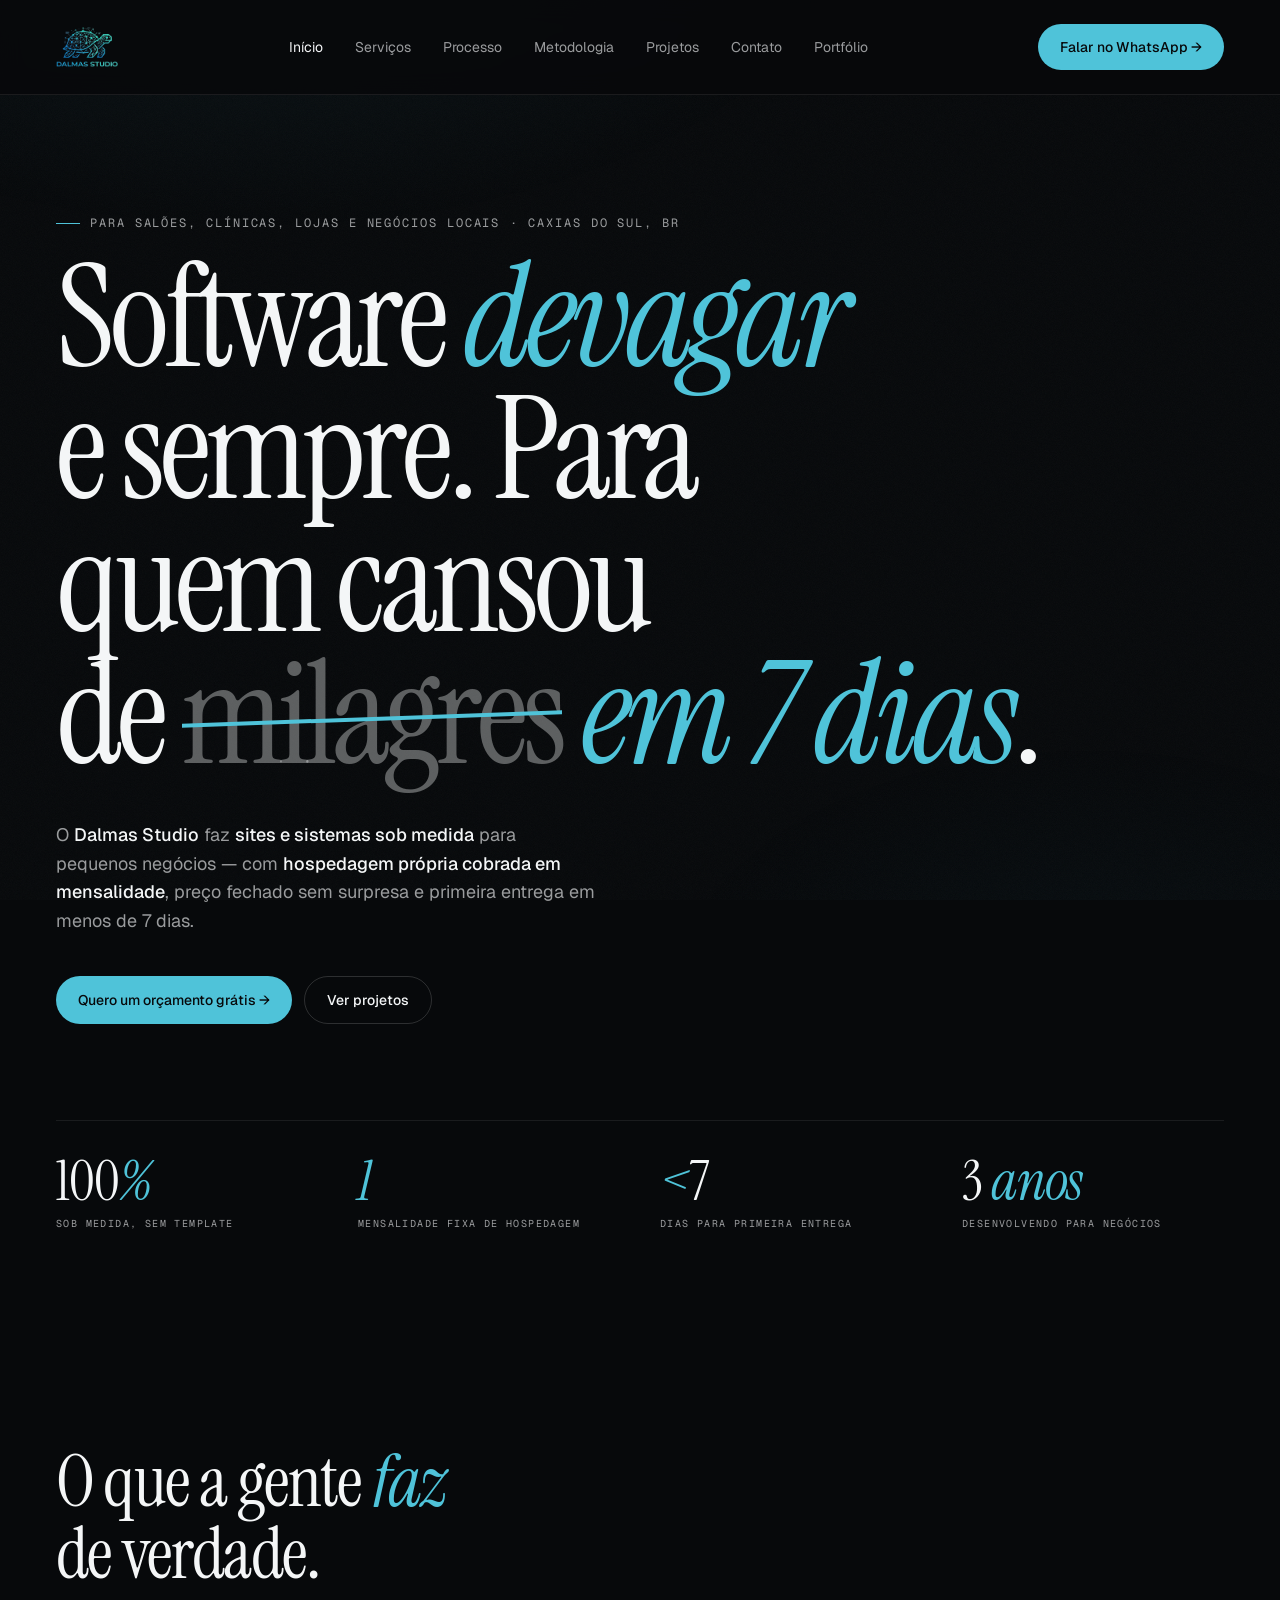
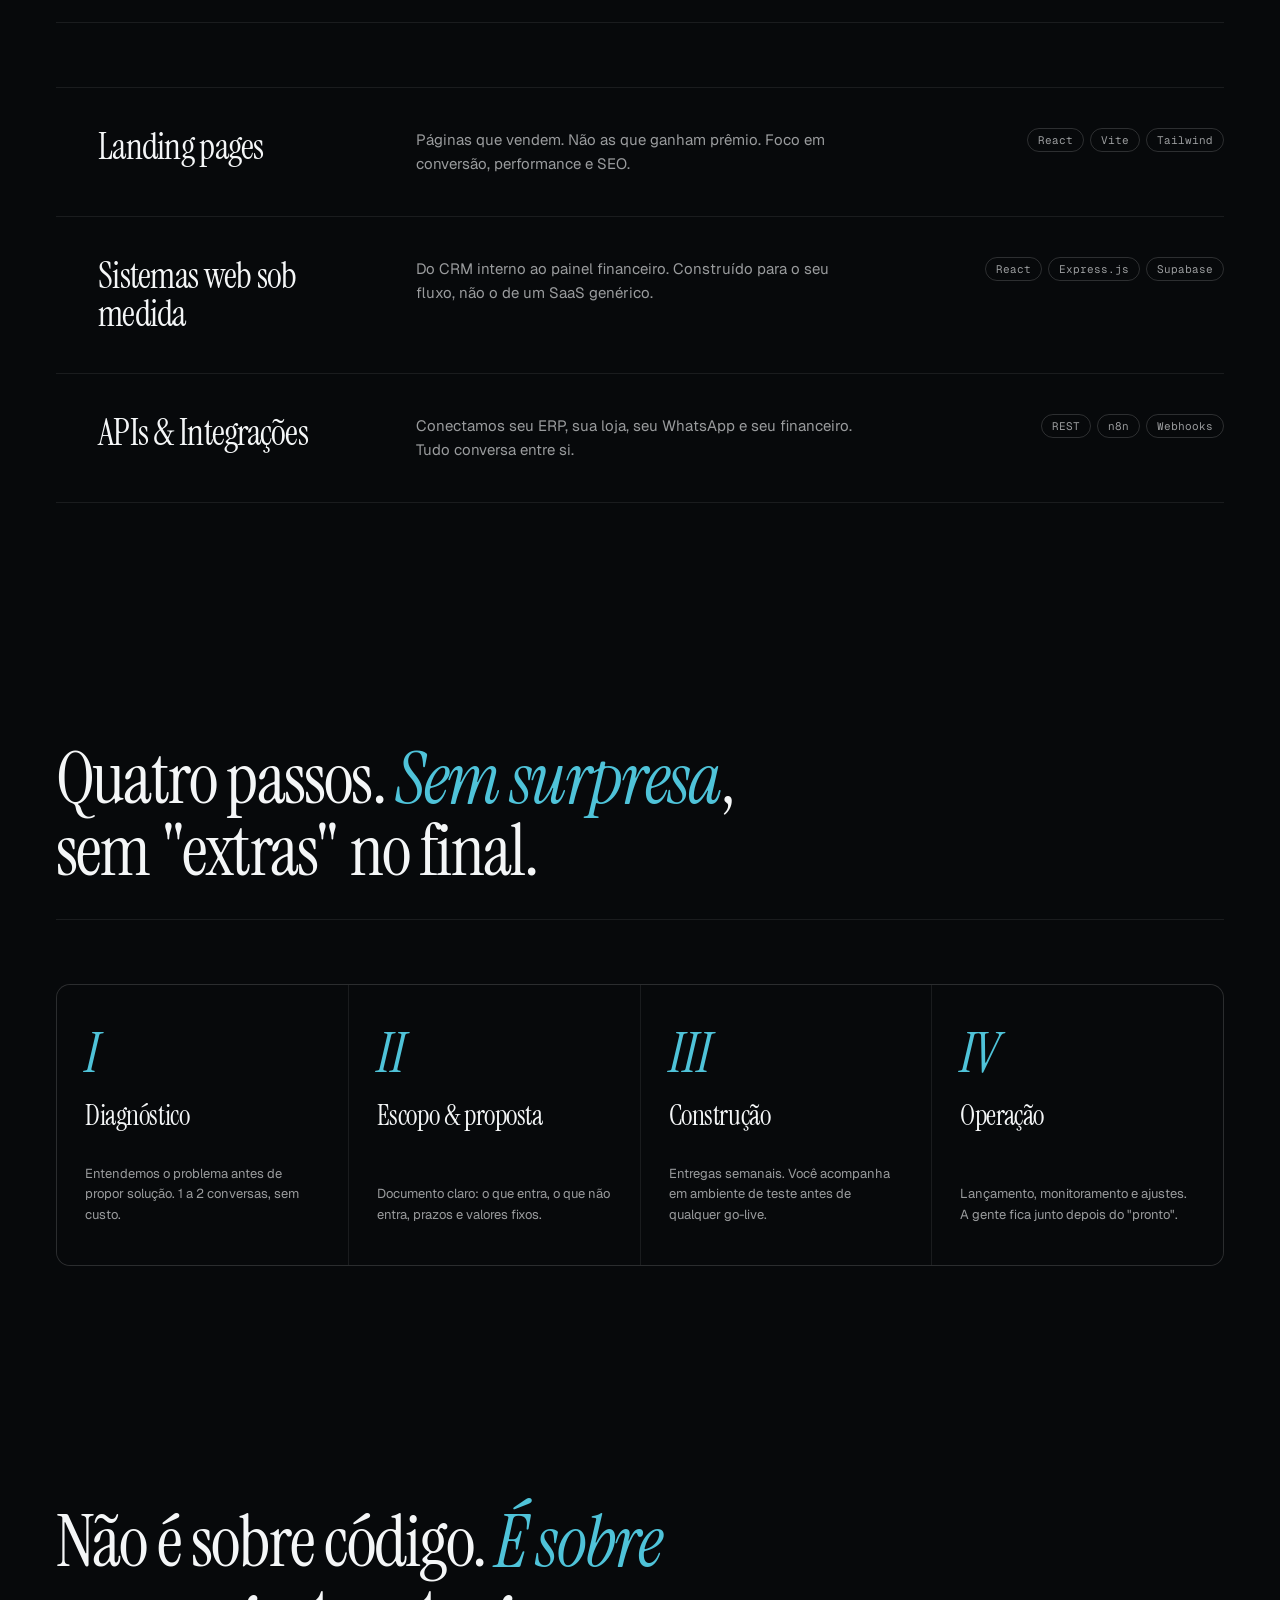
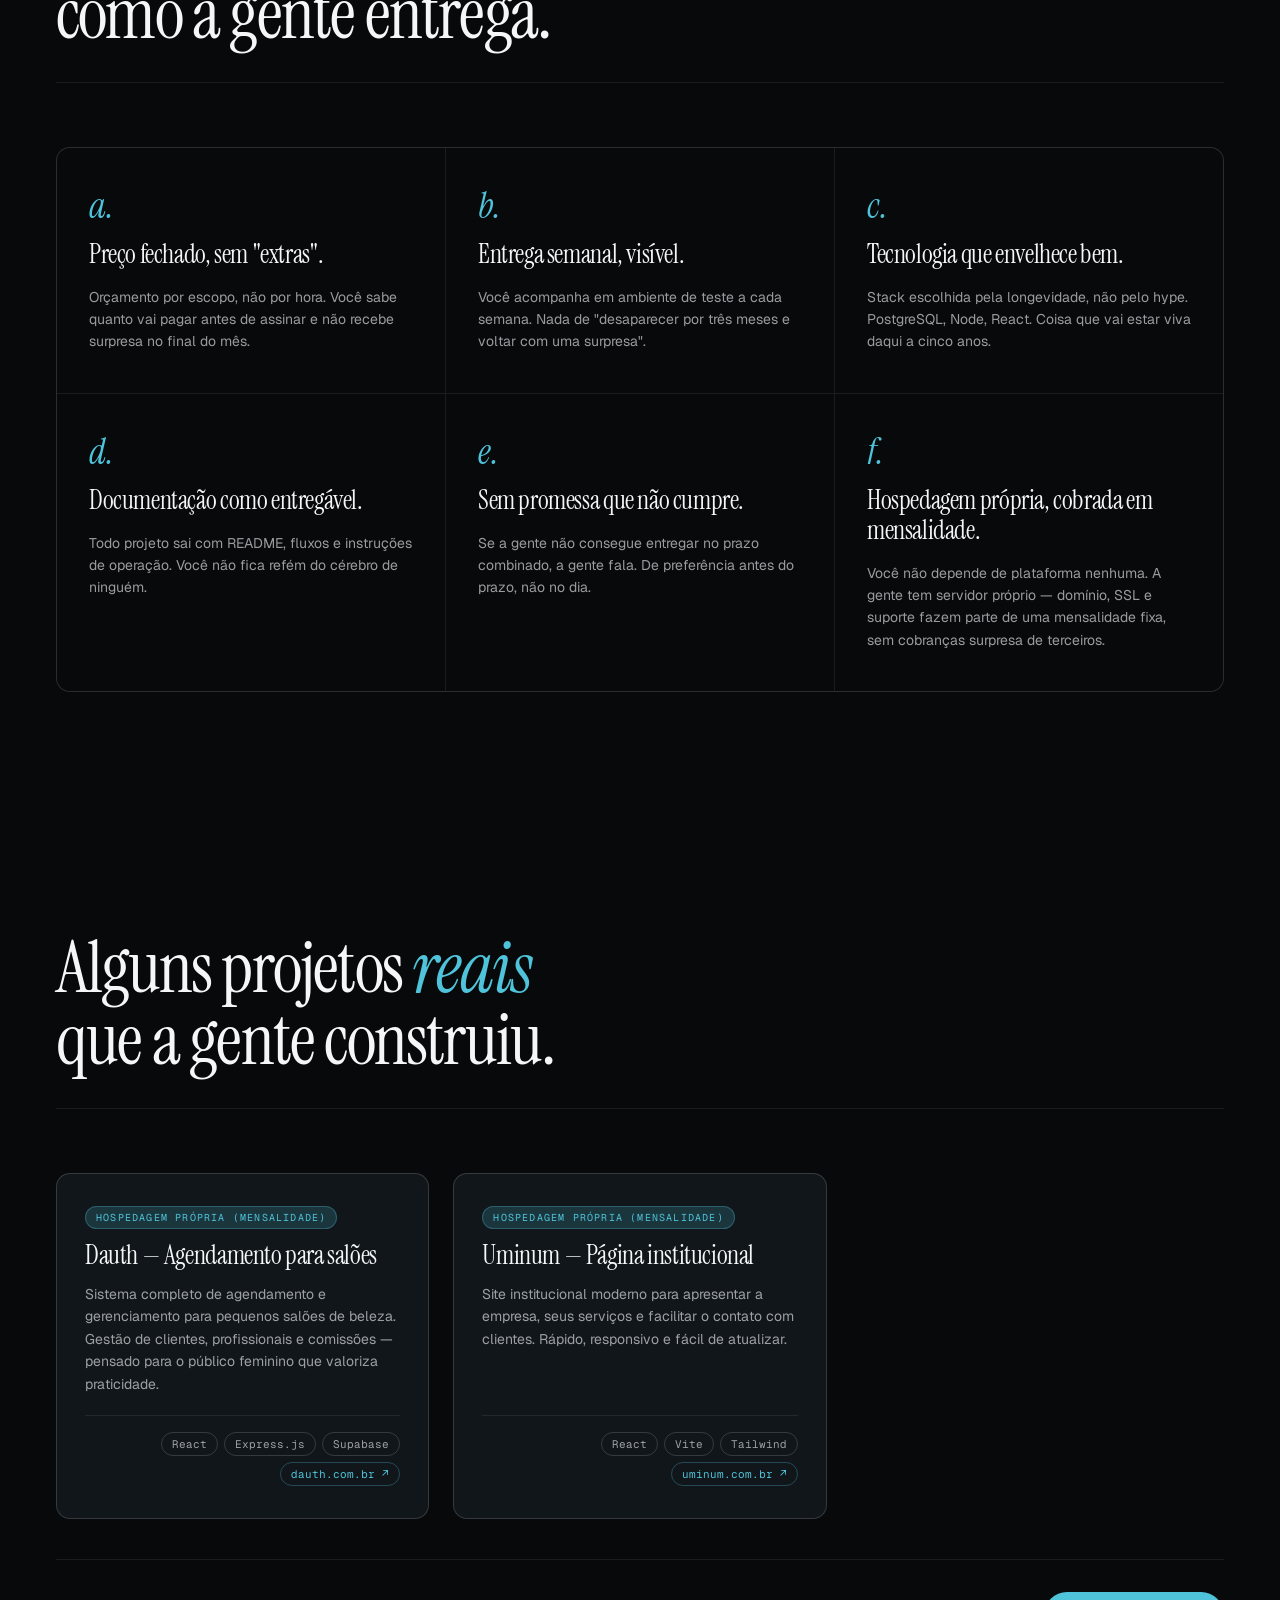
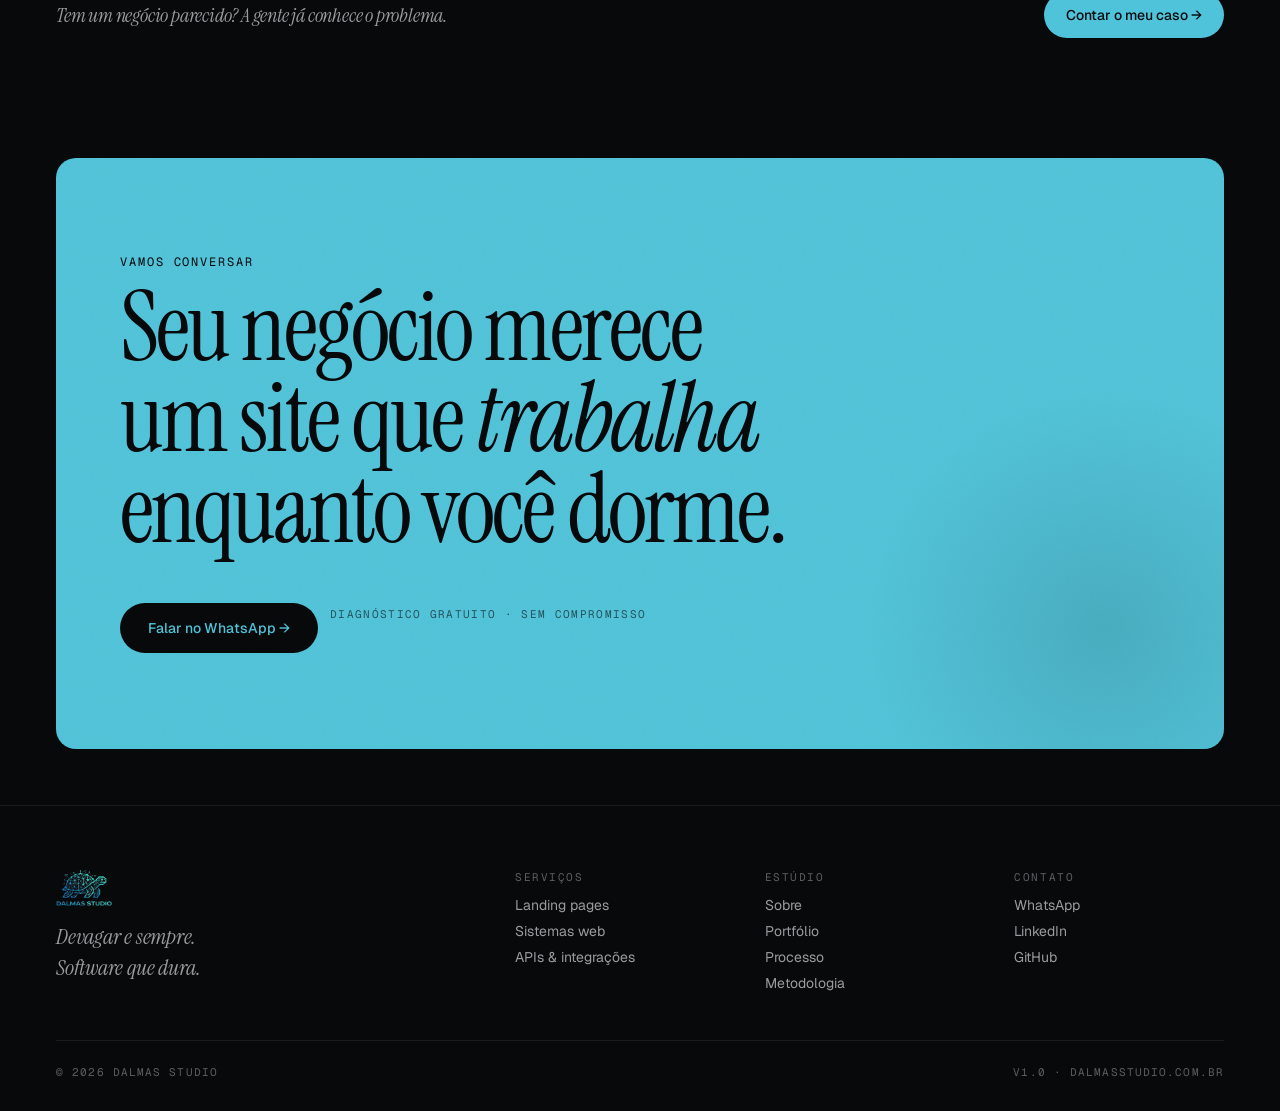
==== index.html @ 9a1b06da "Fix: ajuste em textos de hospedagem" ====
<!DOCTYPE html>
<html lang="pt-BR">

<head>
  <meta charset="UTF-8">
  <meta name="viewport" content="width=device-width, initial-scale=1.0">
  <title>Dalmas Studio — Sites e Sistemas para Pequenos Negócios | Caxias do Sul</title>
  <meta name="description"
    content="Dalmas Studio cria landing pages e sistemas sob medida para salões, clínicas e lojas em Caxias do Sul. Preço fixo, hospedagem própria via mensalidade, primeira entrega em até 7 dias. Fale pelo WhatsApp.">
  <meta name="keywords"
    content="landing page para pequenos negócios, site para salão de beleza, sistema de agendamento, desenvolvimento web Caxias do Sul, site sob medida, sistema web para clínica">
  <meta name="author" content="Dalmas Studio">
  <meta name="robots" content="index, follow">
  <link rel="canonical" href="https://dalmasstudio.com.br/">

  <!-- Open Graph -->
  <meta property="og:type" content="website">
  <meta property="og:url" content="https://dalmasstudio.com.br/">
  <meta property="og:title" content="Dalmas Studio — Sites e Sistemas para Pequenos Negócios">
  <meta property="og:description"
    content="Landing pages e sistemas sob medida para salões, clínicas e lojas. Preço fixo, hospedagem própria via mensalidade, entrega em até 7 dias.">
  <meta property="og:image" content="https://dalmasstudio.com.br/public/logo-dalmas-full.png">
  <meta property="og:image:width" content="1200">
  <meta property="og:image:height" content="630">
  <meta property="og:locale" content="pt_BR">
  <meta property="og:site_name" content="Dalmas Studio">

  <!-- Twitter Card -->
  <meta name="twitter:card" content="summary_large_image">
  <meta name="twitter:title" content="Dalmas Studio — Sites e Sistemas para Pequenos Negócios">
  <meta name="twitter:description"
    content="Landing pages e sistemas sob medida para salões, clínicas e lojas. Preço fixo, hospedagem própria via mensalidade, entrega em até 7 dias.">
  <meta name="twitter:image" content="https://dalmasstudio.com.br/public/logo-dalmas-full.png">

  <!-- Favicon -->
  <link rel="icon" href="/public/favicon.ico" sizes="any">
  <link rel="icon" type="image/png" sizes="16x16" href="/public/favicon-16.png">
  <link rel="icon" type="image/png" sizes="32x32" href="/public/favicon-32.png">
  <link rel="icon" type="image/png" sizes="48x48" href="/public/favicon-48.png">
  <link rel="icon" type="image/png" sizes="192x192" href="/public/favicon-192.png">
  <link rel="apple-touch-icon" sizes="180x180" href="/public/favicon-180.png">

  <!-- JSON-LD: LocalBusiness -->
  <script type="application/ld+json">
  {
    "@context": "https://schema.org",
    "@type": "ProfessionalService",
    "name": "Dalmas Studio",
    "url": "https://dalmasstudio.com.br",
    "logo": "https://dalmasstudio.com.br/public/logo-dalmas-full.png",
    "image": "https://dalmasstudio.com.br/public/logo-dalmas-full.png",
    "description": "Estúdio de desenvolvimento web especializado em landing pages e sistemas sob medida para pequenos negócios. Hospedagem inclusa, preço fixo.",
    "telephone": "+55-54-98409-6156",
    "address": {
      "@type": "PostalAddress",
      "addressLocality": "Caxias do Sul",
      "addressRegion": "RS",
      "addressCountry": "BR"
    },
    "geo": {
      "@type": "GeoCoordinates",
      "latitude": -29.1678,
      "longitude": -51.1794
    },
    "areaServed": {
      "@type": "Country",
      "name": "Brasil"
    },
    "serviceType": ["Landing Page", "Sistema Web", "API e Integrações"],
    "priceRange": "$$",
    "contactPoint": {
      "@type": "ContactPoint",
      "telephone": "+55-54-98409-6156",
      "contactType": "sales",
      "contactOption": "TollFree",
      "availableLanguage": "Portuguese"
    },
    "sameAs": [
      "https://www.linkedin.com/in/augustordalmas/",
      "https://github.com/Augustodalmas"
    ]
  }
  </script>

  <link rel="preconnect" href="https://fonts.googleapis.com">
  <link rel="preconnect" href="https://fonts.gstatic.com" crossorigin>
  <link
    href="https://fonts.googleapis.com/css2?family=Instrument+Serif:ital@0;1&family=Geist:wght@300;400;500;600;700&family=Geist+Mono:wght@400;500&display=swap"
    rel="stylesheet">

  <style>
    /* ─── Tokens ─── */
    :root {
      --shell: #4FC3D9;
      --shell-deep: #1E6B85;
      --shell-glow: rgba(79, 195, 217, 0.18);
      --ink: #f4f6f7;
      --ink-dim: rgba(244, 246, 247, 0.62);
      --ink-faint: rgba(244, 246, 247, 0.36);
      --bg: #07090b;
      --surface: #11161b;
      --line: rgba(244, 246, 247, 0.08);
      --line-strong: rgba(244, 246, 247, 0.16);
      --font-display: 'Instrument Serif', 'Times New Roman', serif;
      --font-sans: 'Geist', system-ui, sans-serif;
      --font-mono: 'Geist Mono', ui-monospace, monospace;
      --r-2: 8px;
      --r-3: 14px;
      --r-4: 20px;
      --r-pill: 999px;
    }

    /* ─── Reset ─── */
    *,
    *::before,
    *::after {
      box-sizing: border-box;
    }

    html,
    body {
      margin: 0;
      padding: 0;
    }

    body {
      font-family: var(--font-sans);
      background: var(--bg);
      color: var(--ink);
      -webkit-font-smoothing: antialiased;
      text-rendering: optimizeLegibility;
    }

    a {
      color: inherit;
      text-decoration: none;
      cursor: pointer;
    }

    img {
      display: block;
      max-width: 100%;
    }

    button {
      font: inherit;
      cursor: pointer;
      border: none;
      background: none;
      color: inherit;
    }

    /* ─── Buttons ─── */
    .btn {
      display: inline-flex;
      align-items: center;
      gap: 10px;
      padding: 14px 22px;
      border-radius: var(--r-pill);
      font-size: 14px;
      font-weight: 500;
      transition: all 160ms ease;
      white-space: nowrap;
      cursor: pointer;
    }

    .btn-primary {
      background: var(--shell);
      color: #07090b;
    }

    .btn-primary:hover {
      background: #6FE5FF;
      transform: translateY(-1px);
    }

    .btn-ghost {
      color: var(--ink);
      border: 1px solid var(--line-strong);
    }

    .btn-ghost:hover {
      border-color: var(--shell);
      color: var(--shell);
    }

    /* ─── Nav ─── */
    .nav {
      display: flex;
      justify-content: space-between;
      align-items: center;
      padding: 16px 20px;
      position: sticky;
      top: 0;
      z-index: 50;
      background: color-mix(in srgb, var(--bg) 88%, transparent);
      backdrop-filter: blur(12px);
      border-bottom: 1px solid var(--line);
    }

    .nav-brand img {
      height: 32px;
      width: auto;
      object-fit: contain;
    }

    .nav-links {
      display: none;
    }

    .nav-cta {
      font-size: 13px;
      padding: 10px 16px;
    }

    @media (min-width: 768px) {
      .nav {
        padding: 20px 40px;
      }

      .nav-brand img {
        height: 36px;
      }

      .nav-links {
        display: flex;
        gap: 24px;
        font-size: 13px;
        color: var(--ink-dim);
      }

      .nav-links a:hover,
      .nav-links a.active {
        color: var(--ink);
      }

      .nav-cta {
        font-size: 14px;
        padding: 14px 22px;
      }
    }

    @media (min-width: 1024px) {
      .nav {
        padding: 24px 56px;
      }

      .nav-brand img {
        height: 40px;
      }

      .nav-links {
        gap: 32px;
        font-size: 14px;
      }
    }

    /* ─── Hero ─── */
    .hero {
      padding: 72px 20px 64px;
      max-width: 1400px;
      margin: 0 auto;
    }

    .hero-eyebrow {
      font-family: var(--font-mono);
      font-size: 11px;
      letter-spacing: 0.16em;
      text-transform: uppercase;
      color: var(--ink-dim);
      margin-bottom: 20px;
      display: flex;
      align-items: center;
      gap: 10px;
    }

    .hero-eyebrow::before {
      content: '';
      width: 24px;
      height: 1px;
      background: var(--shell);
      flex-shrink: 0;
    }

    .hero h1 {
      font-family: var(--font-display);
      font-size: clamp(48px, 12vw, 144px);
      line-height: 0.92;
      letter-spacing: -0.035em;
      margin: 0;
      font-weight: 400;
    }

    .hero h1 em {
      font-style: italic;
      color: var(--shell);
    }

    .hero .strike {
      position: relative;
      display: inline-block;
      color: var(--ink-faint);
    }

    .hero .strike::after {
      content: '';
      position: absolute;
      left: 0;
      right: 0;
      top: 52%;
      height: 3px;
      background: var(--shell);
      transform: skewY(-2deg);
    }

    .hero-sub {
      margin-top: 28px;
      font-size: 16px;
      line-height: 1.6;
      color: var(--ink-dim);
    }

    .hero-sub strong {
      color: var(--ink);
      font-weight: 500;
    }

    .hero-actions {
      margin-top: 32px;
      display: flex;
      flex-direction: column;
      gap: 10px;
    }

    .hero-actions .btn {
      justify-content: center;
    }

    .hero-meta {
      margin-top: 56px;
      display: grid;
      grid-template-columns: repeat(2, 1fr);
      gap: 24px;
      padding-top: 24px;
      border-top: 1px solid var(--line);
    }

    .hero-meta .item .num {
      font-family: var(--font-display);
      font-size: 44px;
      letter-spacing: -0.02em;
      line-height: 1;
    }

    .hero-meta .item .num span {
      color: var(--shell);
      font-style: italic;
    }

    .hero-meta .item .lbl {
      font-family: var(--font-mono);
      font-size: 10px;
      letter-spacing: 0.14em;
      text-transform: uppercase;
      color: var(--ink-dim);
      margin-top: 8px;
    }

    @media (min-width: 640px) {
      .hero-actions {
        flex-direction: row;
      }

      .hero-actions .btn {
        justify-content: flex-start;
      }
    }

    @media (min-width: 768px) {
      .hero {
        padding: 96px 40px 80px;
      }

      .hero-sub {
        font-size: 17px;
        max-width: 540px;
      }

      .hero-meta {
        grid-template-columns: repeat(4, 1fr);
        gap: 32px;
      }

      .hero-meta .item .num {
        font-size: 52px;
      }
    }

    @media (min-width: 1024px) {
      .hero {
        padding: 120px 56px 96px;
      }

      .hero-eyebrow {
        font-size: 12px;
      }

      .hero-sub {
        font-size: 18px;
        margin-top: 40px;
      }

      .hero-actions {
        margin-top: 40px;
        gap: 12px;
      }

      .hero-meta {
        margin-top: 96px;
        gap: 40px;
        padding-top: 32px;
      }

      .hero-meta .item .num {
        font-size: 56px;
      }

      .hero .strike::after {
        height: 4px;
      }
    }

    /* ─── Sections ─── */
    .section {
      padding: 64px 20px;
      max-width: 1400px;
      margin: 0 auto;
    }

    .sec-head {
      margin-bottom: 40px;
      padding-bottom: 24px;
      border-bottom: 1px solid var(--line);
    }

    .sec-title {
      font-family: var(--font-display);
      font-size: clamp(32px, 7vw, 72px);
      letter-spacing: -0.025em;
      line-height: 1.05;
      margin: 0;
      font-weight: 400;
    }

    .sec-title em {
      font-style: italic;
      color: var(--shell);
    }

    @media (min-width: 768px) {
      .section {
        padding: 96px 40px;
      }

      .sec-head {
        margin-bottom: 56px;
        padding-bottom: 28px;
      }
    }

    @media (min-width: 1024px) {
      .section {
        padding: 120px 56px;
      }

      .sec-head {
        margin-bottom: 64px;
        padding-bottom: 32px;
      }

      .sec-title {
        line-height: 1;
      }
    }

    /* ─── Services ─── */
    .services {
      border-top: 1px solid var(--line);
    }

    .svc {
      display: flex;
      flex-direction: column;
      gap: 16px;
      padding: 28px 0;
      border-bottom: 1px solid var(--line);
      transition: padding 200ms ease;
    }

    .svc:hover .svc-arrow {
      opacity: 1;
      transform: translateX(0);
      color: var(--shell);
    }

    .svc-title-wrap {
      display: flex;
      align-items: flex-start;
      gap: 0;
    }

    .svc-arrow {
      display: inline-block;
      opacity: 0;
      transform: translateX(-8px);
      transition: all 200ms ease;
      font-family: var(--font-display);
      font-size: 28px;
      margin-right: 10px;
      line-height: 1.05;
    }

    .svc-title {
      font-family: var(--font-display);
      font-size: 28px;
      letter-spacing: -0.02em;
      line-height: 1.05;
      margin: 0;
      font-weight: 400;
    }

    .svc-desc {
      font-size: 14px;
      line-height: 1.6;
      color: var(--ink-dim);
      margin: 0;
    }

    .svc-tags {
      display: flex;
      flex-wrap: wrap;
      gap: 6px;
    }

    .svc-tag {
      font-family: var(--font-mono);
      font-size: 11px;
      padding: 4px 10px;
      border: 1px solid var(--line-strong);
      border-radius: var(--r-pill);
      color: var(--ink-dim);
    }

    @media (min-width: 768px) {
      .svc {
        display: grid;
        grid-template-columns: 1fr 1.4fr;
        gap: 24px 40px;
        padding: 36px 0;
        align-items: start;
      }

      .svc-tags {
        grid-column: 1 / -1;
      }

      .svc-title {
        font-size: 32px;
      }
    }

    @media (min-width: 1024px) {
      .svc {
        grid-template-columns: 1fr 1.4fr 1fr;
        gap: 40px;
        padding: 40px 0;
      }

      .svc:hover {
        padding-left: 16px;
      }

      .svc-tags {
        grid-column: auto;
        justify-content: flex-end;
      }

      .svc-title {
        font-size: 36px;
      }

      .svc-arrow {
        font-size: 32px;
      }

      .svc-desc {
        font-size: 15px;
      }
    }

    /* ─── Process ─── */
    .process {
      display: grid;
      grid-template-columns: 1fr;
      gap: 1px;
      background: var(--line);
      border: 1px solid var(--line);
      border-radius: var(--r-3);
      overflow: hidden;
    }

    .step {
      background: var(--bg);
      padding: 28px 24px;
      display: flex;
      flex-direction: column;
      gap: 16px;
      min-height: 200px;
    }

    .step-num {
      font-family: var(--font-display);
      font-style: italic;
      font-size: 44px;
      line-height: 1;
      color: var(--shell);
    }

    .step-label {
      font-family: var(--font-display);
      font-size: 24px;
      letter-spacing: -0.015em;
    }

    .step-detail {
      font-size: 13px;
      line-height: 1.55;
      color: var(--ink-dim);
      margin-top: auto;
    }

    @media (min-width: 640px) {
      .process {
        grid-template-columns: repeat(2, 1fr);
      }
    }

    @media (min-width: 1024px) {
      .process {
        grid-template-columns: repeat(4, 1fr);
      }

      .step {
        padding: 40px 28px;
        min-height: 280px;
      }

      .step-num {
        font-size: 56px;
      }

      .step-label {
        font-size: 28px;
      }
    }

    /* ─── Principles ─── */
    .principles {
      display: grid;
      grid-template-columns: 1fr;
      gap: 1px;
      background: var(--line);
      border: 1px solid var(--line);
      border-radius: var(--r-3);
      overflow: hidden;
    }

    .prin {
      background: var(--bg);
      padding: 32px 28px;
      display: flex;
      flex-direction: column;
      gap: 14px;
      transition: background 200ms ease;
      grid-column: span 1;
    }

    .prin:hover {
      background: var(--surface);
    }

    .prin-num {
      font-family: var(--font-display);
      font-style: italic;
      font-size: 32px;
      color: var(--shell);
      line-height: 1;
    }

    .prin-title {
      font-family: var(--font-display);
      font-size: 22px;
      letter-spacing: -0.015em;
      line-height: 1.15;
      margin: 0;
      font-weight: 400;
    }

    .prin-desc {
      font-size: 14px;
      line-height: 1.6;
      color: var(--ink-dim);
      margin: 0;
    }

    @media (min-width: 768px) {
      .principles {
        grid-template-columns: repeat(2, 1fr);
      }

      .prin-last {
        grid-column: span 2;
      }
    }

    @media (min-width: 1024px) {
      .principles {
        grid-template-columns: repeat(3, 1fr);
      }

      .prin-last {
        grid-column: span 2;
      }

      .prin {
        padding: 40px 32px;
        gap: 16px;
      }

      .prin-num {
        font-size: 36px;
      }

      .prin-title {
        font-size: 26px;
      }
    }

    /* ─── Projects ─── */
    .projects-grid {
      display: grid;
      grid-template-columns: 1fr;
      gap: 16px;
    }

    .proj-card {
      background: var(--surface);
      border: 1px solid var(--line-strong);
      border-radius: var(--r-3);
      padding: 28px 24px;
      display: flex;
      flex-direction: column;
      gap: 20px;
      transition: border-color 200ms ease, transform 200ms ease;
    }

    .proj-card:hover {
      border-color: var(--shell);
      transform: translateY(-2px);
    }

    .proj-card-top {
      display: flex;
      flex-direction: column;
      gap: 12px;
      flex: 1;
    }

    .proj-card-bot {
      padding-top: 16px;
      border-top: 1px solid var(--line);
    }

    .proj-badge {
      display: flex;
      gap: 8px;
      flex-wrap: wrap;
    }

    .badge-hosting {
      font-family: var(--font-mono);
      font-size: 10px;
      letter-spacing: 0.12em;
      text-transform: uppercase;
      padding: 4px 10px;
      border-radius: var(--r-pill);
      background: var(--shell-glow);
      color: var(--shell);
      border: 1px solid rgba(79, 195, 217, 0.3);
    }

    .proj-name {
      font-family: var(--font-display);
      font-size: 22px;
      letter-spacing: -0.015em;
      line-height: 1.15;
      margin: 0;
      font-weight: 400;
    }

    .proj-desc {
      font-size: 14px;
      line-height: 1.6;
      color: var(--ink-dim);
      margin: 0;
    }

    .svc-tag-link {
      border-color: rgba(79, 195, 217, 0.3);
      color: var(--shell);
      transition: background 160ms ease;
    }

    .svc-tag-link:hover {
      background: var(--shell-glow);
    }

    .proj-foot {
      margin-top: 40px;
      padding-top: 32px;
      border-top: 1px solid var(--line);
      display: flex;
      flex-direction: column;
      gap: 16px;
      align-items: flex-start;
    }

    .proj-foot-text {
      font-family: var(--font-display);
      font-style: italic;
      font-size: 20px;
      color: var(--ink-dim);
      margin: 0;
      letter-spacing: -0.01em;
    }

    @media (min-width: 768px) {
      .projects-grid {
        grid-template-columns: repeat(2, 1fr);
        gap: 20px;
      }

      .proj-card:last-child {
        grid-column: span 2;
        display: grid;
        grid-template-columns: 1fr 1fr;
        gap: 24px;
        align-items: end;
      }

      .proj-foot {
        flex-direction: row;
        align-items: center;
        justify-content: space-between;
      }
    }

    @media (min-width: 1024px) {
      .projects-grid {
        grid-template-columns: repeat(3, 1fr);
        gap: 24px;
      }

      .proj-card:last-child {
        grid-column: auto;
        display: flex;
        flex-direction: column;
      }

      .proj-card {
        padding: 32px 28px;
      }

      .proj-name {
        font-size: 26px;
      }
    }

    /* ─── CTA ─── */
    .cta-wrap {
      padding: 0 20px 40px;
    }

    .cta {
      padding: 56px 28px;
      border-radius: var(--r-4);
      background: var(--shell);
      color: #07090b;
      position: relative;
      overflow: hidden;
    }

    .cta-eyebrow {
      font-family: var(--font-mono);
      font-size: 11px;
      letter-spacing: 0.16em;
      text-transform: uppercase;
    }

    .cta h2 {
      font-family: var(--font-display);
      font-size: clamp(36px, 8vw, 96px);
      letter-spacing: -0.03em;
      line-height: 0.95;
      margin: 12px 0 0;
      font-weight: 400;
    }

    .cta h2 em {
      font-style: italic;
    }

    .cta-actions {
      margin-top: 36px;
      display: flex;
      gap: 12px;
      flex-wrap: wrap;
    }

    .btn-dark {
      background: #07090b;
      color: var(--shell);
      padding: 14px 24px;
      border-radius: var(--r-pill);
      font-size: 14px;
      font-weight: 500;
      display: inline-flex;
      align-items: center;
      gap: 10px;
      transition: transform 160ms ease;
    }

    .btn-dark:hover {
      transform: translateY(-2px);
    }

    @media (min-width: 768px) {
      .cta-wrap {
        padding: 0 40px 48px;
      }

      .cta {
        padding: 72px 48px;
      }

      .cta-eyebrow {
        font-size: 12px;
      }
    }

    @media (min-width: 1024px) {
      .cta-wrap {
        padding: 0 56px 56px;
      }

      .cta {
        padding: 96px 64px;
      }

      .btn-dark {
        padding: 16px 28px;
      }

      .cta-actions {
        margin-top: 48px;
      }
    }

    /* ─── Footer ─── */
    .footer {
      padding: 48px 20px 24px;
      border-top: 1px solid var(--line);
    }

    .footer-grid {
      display: grid;
      grid-template-columns: 1fr;
      gap: 0;
      padding-bottom: 36px;
    }

    .footer-brand-col {
      padding-bottom: 32px;
      border-bottom: 1px solid var(--line);
      margin-bottom: 32px;
    }

    .footer-nav-cols {
      display: grid;
      grid-template-columns: repeat(3, 1fr);
      gap: 24px;
    }

    .footer h4 {
      font-family: var(--font-mono);
      font-size: 11px;
      letter-spacing: 0.14em;
      text-transform: uppercase;
      color: var(--ink-faint);
      margin: 0 0 12px;
      font-weight: 400;
    }

    .footer ul {
      list-style: none;
      padding: 0;
      margin: 0;
      display: flex;
      flex-direction: column;
      gap: 8px;
      font-size: 14px;
      color: var(--ink-dim);
    }

    .footer ul a:hover {
      color: var(--ink);
    }

    .footer-brand {
      margin-bottom: 16px;
    }

    .footer-brand img {
      height: 32px;
    }

    .footer-tag {
      font-family: var(--font-display);
      font-style: italic;
      font-size: 20px;
      color: var(--ink-dim);
      letter-spacing: -0.01em;
      line-height: 1.4;
    }

    .footer-bot {
      padding-top: 20px;
      border-top: 1px solid var(--line);
      display: flex;
      flex-direction: column;
      gap: 6px;
      font-family: var(--font-mono);
      font-size: 10px;
      letter-spacing: 0.1em;
      text-transform: uppercase;
      color: var(--ink-faint);
    }

    @media (min-width: 768px) {
      .footer-bot {
        flex-direction: row;
        justify-content: space-between;
      }

      .footer-nav-cols {
        gap: 32px;
      }
    }

    @media (min-width: 1024px) {
      .footer {
        padding: 64px 56px 32px;
      }

      .footer-grid {
        display: grid;
        grid-template-columns: 2fr 1fr 1fr 1fr;
        gap: 40px;
        padding-bottom: 48px;
      }

      .footer-brand-col {
        padding-bottom: 0;
        border-bottom: none;
        margin-bottom: 0;
      }

      .footer-nav-cols {
        display: contents;
      }

      .footer-brand img {
        height: 36px;
      }

      .footer-tag {
        font-size: 22px;
      }

      .footer-bot {
        font-size: 11px;
        padding-top: 24px;
      }
    }

    /* ─── Animações de entrada ─── */
    @keyframes fade-up {
      from {
        opacity: 0;
        transform: translateY(24px);
      }

      to {
        opacity: 1;
        transform: translateY(0);
      }
    }

    @keyframes fade-in {
      from {
        opacity: 0;
      }

      to {
        opacity: 1;
      }
    }

    .hero-eyebrow {
      animation: fade-up 0.6s cubic-bezier(0.22, 1, 0.36, 1) both;
      animation-delay: 0.05s;
    }

    .hero h1 {
      animation: fade-up 0.7s cubic-bezier(0.22, 1, 0.36, 1) both;
      animation-delay: 0.15s;
    }

    .hero-sub {
      animation: fade-up 0.7s cubic-bezier(0.22, 1, 0.36, 1) both;
      animation-delay: 0.28s;
    }

    .hero-actions {
      animation: fade-up 0.6s cubic-bezier(0.22, 1, 0.36, 1) both;
      animation-delay: 0.40s;
    }

    .hero-meta {
      animation: fade-in 0.8s ease both;
      animation-delay: 0.55s;
    }

    /* ─── Fundo com grain + gradiente radial ─── */
    body::before {
      content: '';
      position: fixed;
      inset: 0;
      z-index: -2;
      pointer-events: none;
      background:
        radial-gradient(ellipse 80% 60% at 20% -10%, rgba(79, 195, 217, 0.07) 0%, transparent 60%),
        radial-gradient(ellipse 60% 50% at 85% 110%, rgba(30, 107, 133, 0.06) 0%, transparent 55%);
    }

    body::after {
      content: '';
      position: fixed;
      inset: 0;
      z-index: -1;
      pointer-events: none;
      opacity: 0.035;
      background-image: url("data:image/svg+xml,%3Csvg viewBox='0 0 256 256' xmlns='http://www.w3.org/2000/svg'%3E%3Cfilter id='noise'%3E%3CfeTurbulence type='fractalNoise' baseFrequency='0.9' numOctaves='4' stitchTiles='stitch'/%3E%3C/filter%3E%3Crect width='100%25' height='100%25' filter='url(%23noise)'/%3E%3C/svg%3E");
      background-size: 180px 180px;
    }

    /* ─── CTA aprimorado ─── */
    .cta {
      background: var(--shell);
      position: relative;
      overflow: hidden;
    }

    .cta::before {
      content: '';
      position: absolute;
      inset: 0;
      pointer-events: none;
      opacity: 0.06;
      background-image: url("data:image/svg+xml,%3Csvg viewBox='0 0 256 256' xmlns='http://www.w3.org/2000/svg'%3E%3Cfilter id='noise'%3E%3CfeTurbulence type='fractalNoise' baseFrequency='0.75' numOctaves='4' stitchTiles='stitch'/%3E%3C/filter%3E%3Crect width='100%25' height='100%25' filter='url(%23noise)'/%3E%3C/svg%3E");
      background-size: 160px 160px;
    }

    .cta::after {
      content: '';
      position: absolute;
      right: -120px;
      bottom: -120px;
      width: 480px;
      height: 480px;
      pointer-events: none;
      border-radius: 50%;
      background: radial-gradient(circle, rgba(7, 9, 11, 0.12) 0%, transparent 70%);
    }

    .cta>* {
      position: relative;
      z-index: 1;
    }
  </style>
</head>

<body>

  <!-- Nav -->
  <nav class="nav">
    <div class="nav-brand">
      <a href="/"><img src="/public/logo-dalmas-full.png" alt="Dalmas Studio"></a>
    </div>
    <div class="nav-links">
      <a class="active" href="#">Início</a>
      <a href="#servicos">Serviços</a>
      <a href="#processo">Processo</a>
      <a href="#metodologia">Metodologia</a>
      <a href="#projetos">Projetos</a>
      <a href="#contato">Contato</a>
      <a href="https://portfolio-dalmastech.vercel.app/" target="_blank" rel="noopener">Portfólio</a>
    </div>
    <a href="https://wa.me/5554984096156" target="_blank" rel="noopener" class="btn btn-primary nav-cta">Falar no
      WhatsApp →</a>
  </nav>

  <!-- Hero -->
  <section class="hero">
    <div class="hero-eyebrow"><span>Para salões, clínicas, lojas e negócios locais</span> · Caxias do Sul, BR</div>
    <h1>
      Software <em>devagar</em><br>
      e sempre. Para<br>
      quem cansou<br>
      de <span class="strike">milagres</span> <em>em 7 dias</em>.
    </h1>
    <p class="hero-sub">
      O <strong>Dalmas Studio</strong> faz <strong>sites e sistemas sob medida</strong> para pequenos negócios — com <strong>hospedagem própria cobrada em mensalidade</strong>, preço fechado sem surpresa e primeira entrega em menos de 7 dias.
    </p>
    <div class="hero-actions">
      <a href="https://wa.me/5554984096156" target="_blank" rel="noopener" class="btn btn-primary">Quero um orçamento grátis →</a>
      <a href="#projetos" class="btn btn-ghost">Ver projetos</a>
    </div>

    <div class="hero-meta">
      <div class="item">
        <div class="num">100<span>%</span></div>
        <div class="lbl">Sob medida, sem template</div>
      </div>
      <div class="item">
        <div class="num"><span>1</span></div>
        <div class="lbl">Mensalidade fixa de hospedagem</div>
      </div>
      <div class="item">
        <div class="num"><span>&lt;</span>7</div>
        <div class="lbl">Dias para primeira entrega</div>
      </div>
      <div class="item">
        <div class="num">3 <span>anos</span></div>
        <div class="lbl">Desenvolvendo para negócios</div>
      </div>
    </div>
  </section>

  <!-- Services -->
  <section class="section" id="servicos">
    <div class="sec-head">
      <h2 class="sec-title">O que a gente <em>faz</em><br>de verdade.</h2>
    </div>
    <div class="services">
      <div class="svc">
        <div class="svc-title-wrap">
          <span class="svc-arrow">→</span>
          <h3 class="svc-title">Landing pages</h3>
        </div>
        <p class="svc-desc">Páginas que vendem. Não as que ganham prêmio. Foco em conversão, performance e SEO.</p>
        <div class="svc-tags">
          <span class="svc-tag">React</span>
          <span class="svc-tag">Vite</span>
          <span class="svc-tag">Tailwind</span>
        </div>
      </div>
      <div class="svc">
        <div class="svc-title-wrap">
          <span class="svc-arrow">→</span>
          <h3 class="svc-title">Sistemas web sob medida</h3>
        </div>
        <p class="svc-desc">Do CRM interno ao painel financeiro. Construído para o seu fluxo, não o de um SaaS genérico.
        </p>
        <div class="svc-tags">
          <span class="svc-tag">React</span>
          <span class="svc-tag">Express.js</span>
          <span class="svc-tag">Supabase</span>
        </div>
      </div>
      <div class="svc">
        <div class="svc-title-wrap">
          <span class="svc-arrow">→</span>
          <h3 class="svc-title">APIs &amp; Integrações</h3>
        </div>
        <p class="svc-desc">Conectamos seu ERP, sua loja, seu WhatsApp e seu financeiro. Tudo conversa entre si.</p>
        <div class="svc-tags">
          <span class="svc-tag">REST</span>
          <span class="svc-tag">n8n</span>
          <span class="svc-tag">Webhooks</span>
        </div>
      </div>

    </div>
  </section>

  <!-- Process -->
  <section class="section" id="processo">
    <div class="sec-head">
      <h2 class="sec-title">Quatro passos. <em>Sem surpresa</em>,<br>sem "extras" no final.</h2>
    </div>
    <div class="process">
      <div class="step">
        <div class="step-num">I</div>
        <div class="step-label">Diagnóstico</div>
        <div class="step-detail">Entendemos o problema antes de propor solução. 1 a 2 conversas, sem custo.</div>
      </div>
      <div class="step">
        <div class="step-num">II</div>
        <div class="step-label">Escopo &amp; proposta</div>
        <div class="step-detail">Documento claro: o que entra, o que não entra, prazos e valores fixos.</div>
      </div>
      <div class="step">
        <div class="step-num">III</div>
        <div class="step-label">Construção</div>
        <div class="step-detail">Entregas semanais. Você acompanha em ambiente de teste antes de qualquer go-live.</div>
      </div>
      <div class="step">
        <div class="step-num">IV</div>
        <div class="step-label">Operação</div>
        <div class="step-detail">Lançamento, monitoramento e ajustes. A gente fica junto depois do "pronto".</div>
      </div>
    </div>
  </section>

  <!-- Principles -->

  <section class="section" id="metodologia">
    <div class="sec-head">
      <h2 class="sec-title">Não é sobre código. <em>É sobre</em><br>como a gente entrega.</h2>
    </div>
    <div class="principles">
      <div class="prin">
        <div class="prin-num">a.</div>
        <h3 class="prin-title">Preço fechado, sem "extras".</h3>
        <p class="prin-desc">Orçamento por escopo, não por hora. Você sabe quanto vai pagar antes de assinar e não
          recebe surpresa no final do mês.</p>
      </div>
      <div class="prin">
        <div class="prin-num">b.</div>
        <h3 class="prin-title">Entrega semanal, visível.</h3>
        <p class="prin-desc">Você acompanha em ambiente de teste a cada semana. Nada de "desaparecer por três meses e
          voltar com uma surpresa".</p>
      </div>
      <div class="prin">
        <div class="prin-num">c.</div>
        <h3 class="prin-title">Tecnologia que envelhece bem.</h3>
        <p class="prin-desc">Stack escolhida pela longevidade, não pelo hype. PostgreSQL, Node, React. Coisa que vai
          estar viva daqui a cinco anos.</p>
      </div>
      <div class="prin">
        <div class="prin-num">d.</div>
        <h3 class="prin-title">Documentação como entregável.</h3>
        <p class="prin-desc">Todo projeto sai com README, fluxos e instruções de operação. Você não fica refém do
          cérebro de ninguém.</p>
      </div>
      <div class="prin">
        <div class="prin-num">e.</div>
        <h3 class="prin-title">Sem promessa que não cumpre.</h3>
        <p class="prin-desc">Se a gente não consegue entregar no prazo combinado, a gente fala. De preferência antes do
          prazo, não no dia.</p>
      </div>
      <div class="prin">
        <div class="prin-num">f.</div>
        <h3 class="prin-title">Hospedagem própria, cobrada em mensalidade.</h3>
        <p class="prin-desc">Você não depende de plataforma nenhuma. A gente tem servidor próprio — domínio, SSL e suporte fazem parte de uma mensalidade fixa, sem cobranças surpresa de terceiros.</p>
      </div>
    </div>
  </section>

  <!-- Projects -->
  <section class="section" id="projetos">
    <div class="sec-head">
      <h2 class="sec-title">Alguns projetos <em>reais</em><br>que a gente construiu.</h2>
    </div>
    <div class="projects-grid">

      <div class="proj-card">
        <div class="proj-card-top">
          <div class="proj-badge">
            <span class="badge-hosting">Hospedagem própria (mensalidade)</span>
          </div>
          <h3 class="proj-name">Dauth — Agendamento para salões</h3>
          <p class="proj-desc">Sistema completo de agendamento e gerenciamento para pequenos salões de beleza. Gestão de clientes, profissionais e comissões — pensado para o público feminino que valoriza praticidade.</p>
        </div>
        <div class="proj-card-bot">
          <div class="svc-tags">
            <span class="svc-tag">React</span>
            <span class="svc-tag">Express.js</span>
            <span class="svc-tag">Supabase</span>
            <a href="https://dauth.com.br" target="_blank" rel="noopener" class="svc-tag svc-tag-link">dauth.com.br ↗</a>
          </div>
        </div>
      </div>

      <div class="proj-card">
        <div class="proj-card-top">
          <div class="proj-badge">
            <span class="badge-hosting">Hospedagem própria (mensalidade)</span>
          </div>
          <h3 class="proj-name">Uminum — Página institucional</h3>
          <p class="proj-desc">Site institucional moderno para apresentar a empresa, seus serviços e facilitar o contato com clientes. Rápido, responsivo e fácil de atualizar.</p>
        </div>
        <div class="proj-card-bot">
          <div class="svc-tags">
            <span class="svc-tag">React</span>
            <span class="svc-tag">Vite</span>
            <span class="svc-tag">Tailwind</span>
            <a href="https://uminum.com.br" target="_blank" rel="noopener" class="svc-tag svc-tag-link">uminum.com.br ↗</a>
          </div>
        </div>
      </div>

    </div>
    <div class="proj-foot">
      <p class="proj-foot-text">Tem um negócio parecido? A gente já conhece o problema.</p>
      <a href="https://wa.me/5554984096156" target="_blank" rel="noopener" class="btn btn-primary">Contar o meu caso →</a>
    </div>
  </section>

  <!-- CTA -->
  <div class="cta-wrap" id="contato">
    <div class="cta">
      <div class="cta-eyebrow">Vamos conversar</div>
      <h2>Seu negócio merece<br>um site que <em>trabalha</em><br>enquanto você dorme.</h2>
      <div class="cta-actions">
        <a href="https://wa.me/5554984096156" target="_blank" rel="noopener" class="btn-dark">Falar no WhatsApp →</a>
        <span style="font-family: var(--font-mono); font-size: 11px; letter-spacing: 0.12em; text-transform: uppercase; opacity: 0.6; margin-top: 4px; display: block;">Diagnóstico gratuito · Sem compromisso</span>
      </div>
    </div>
  </div>

  <!-- Footer -->
  <footer class="footer">
    <div class="footer-grid">
      <div class="footer-brand-col">
        <div class="footer-brand">
          <img src="/public/logo-dalmas-full.png" alt="Dalmas Studio">
        </div>
        <div class="footer-tag">Devagar e sempre.<br>Software que dura.</div>
      </div>
      <div class="footer-nav-cols">
        <div>
          <h4>Serviços</h4>
          <ul>
            <li><a href="#servicos">Landing pages</a></li>
            <li><a href="#servicos">Sistemas web</a></li>
            <li><a href="#servicos">APIs &amp; integrações</a></li>
          </ul>
        </div>
        <div>
          <h4>Estúdio</h4>
          <ul>
            <li><a href="#">Sobre</a></li>
            <li><a href="https://portfolio-dalmastech.vercel.app/" target="_blank" rel="noopener">Portfólio</a></li>
            <li><a href="#processo">Processo</a></li>
            <li><a href="#metodologia">Metodologia</a></li>
          </ul>
        </div>
        <div>
          <h4>Contato</h4>
          <ul>
            <li><a href="https://wa.me/5554984096156" target="_blank" rel="noopener">WhatsApp</a></li>
            <li><a href="https://www.linkedin.com/in/augustordalmas/" target="_blank" rel="noopener">LinkedIn</a></li>
            <li><a href="https://github.com/Augustodalmas" target="_blank" rel="noopener">GitHub</a></li>
          </ul>
        </div>
      </div>
    </div>
    <div class="footer-bot">
      <span>© 2026 Dalmas Studio</span>
      <span>v1.0 · dalmasstudio.com.br</span>
    </div>
  </footer>

</body>

</html>
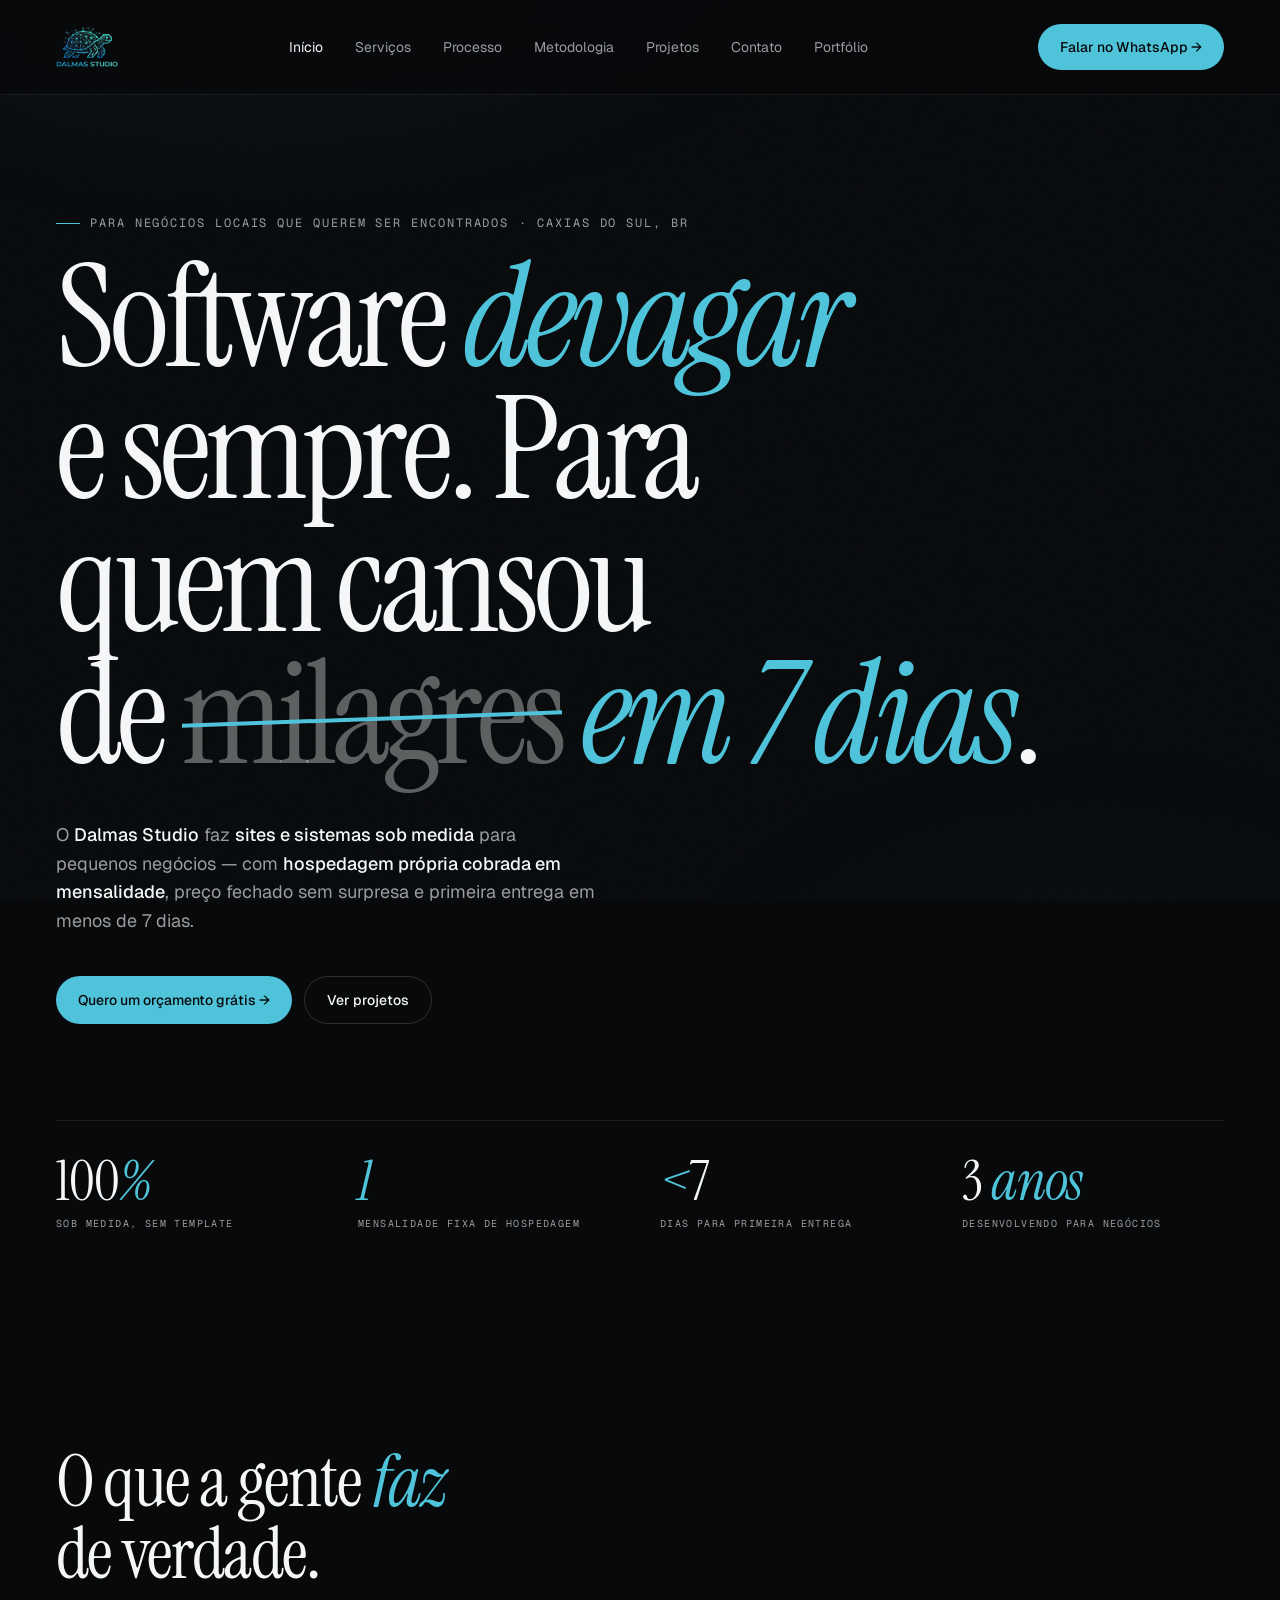
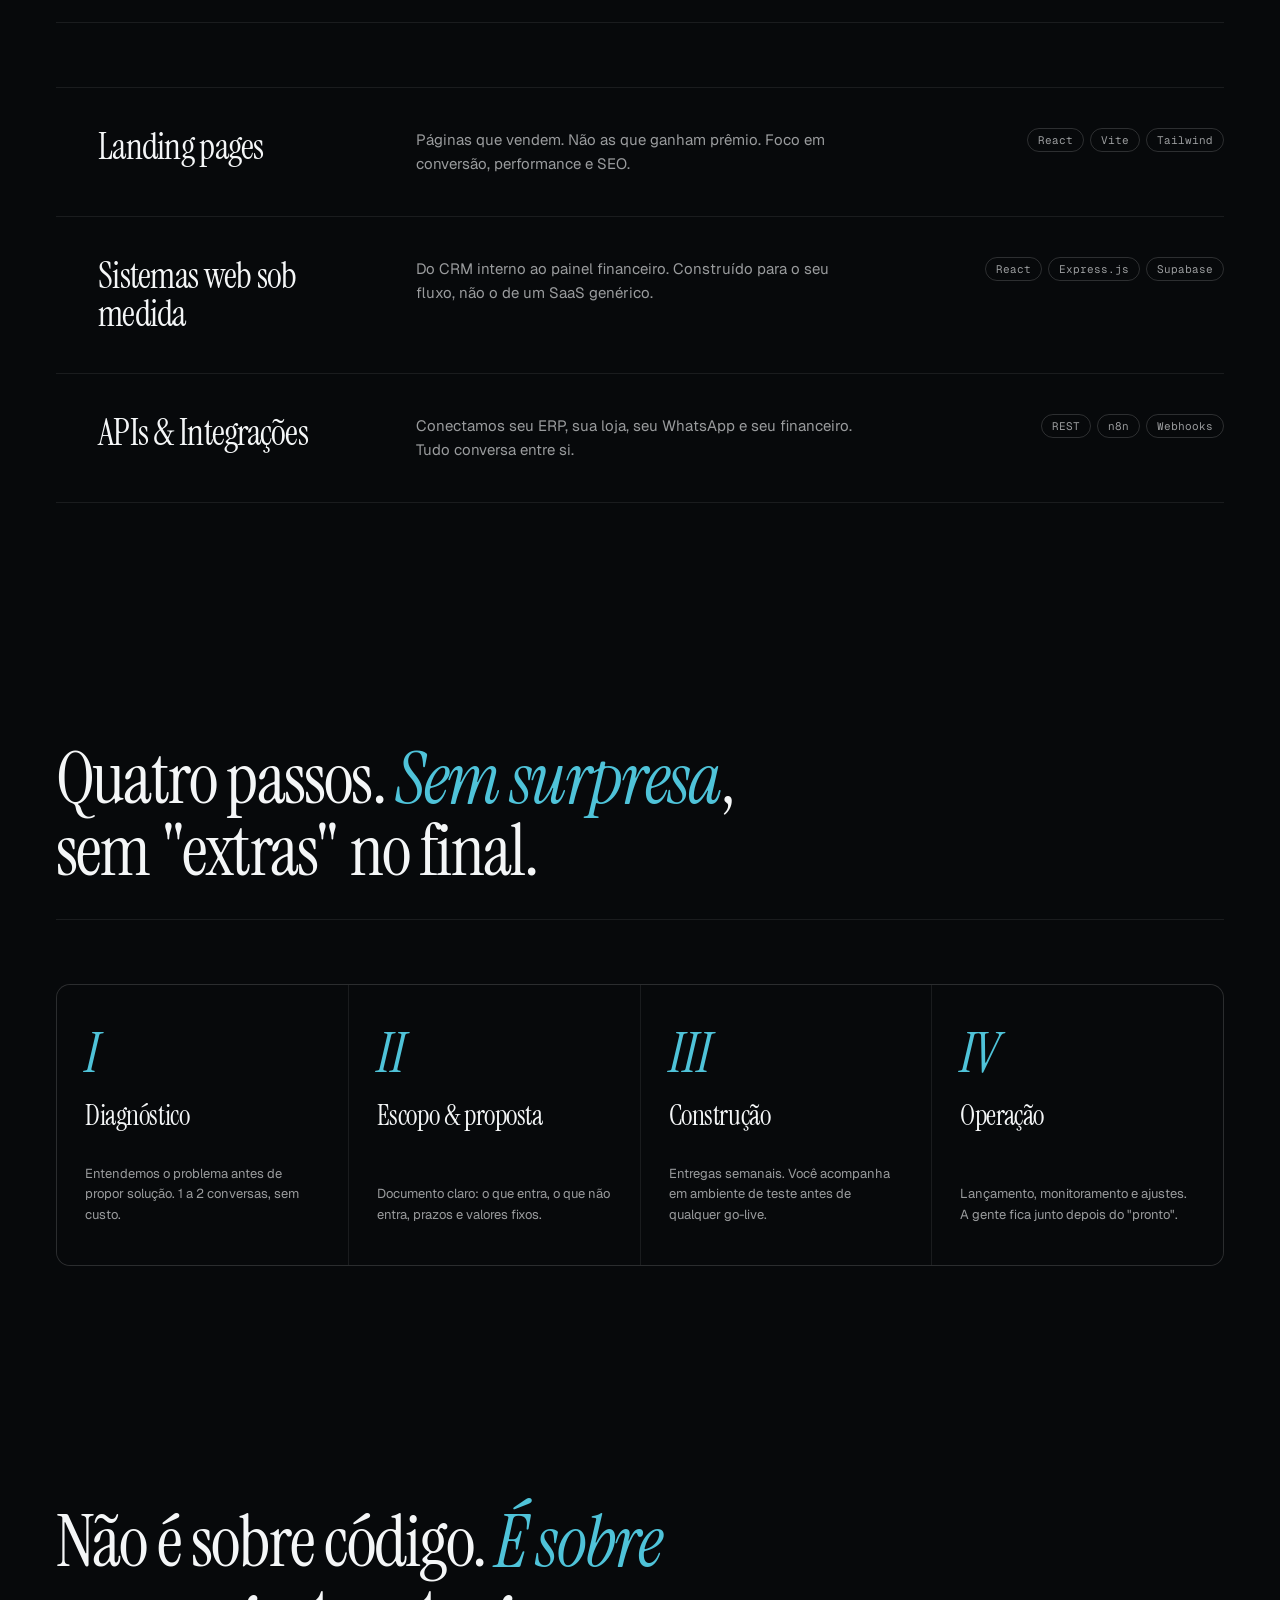
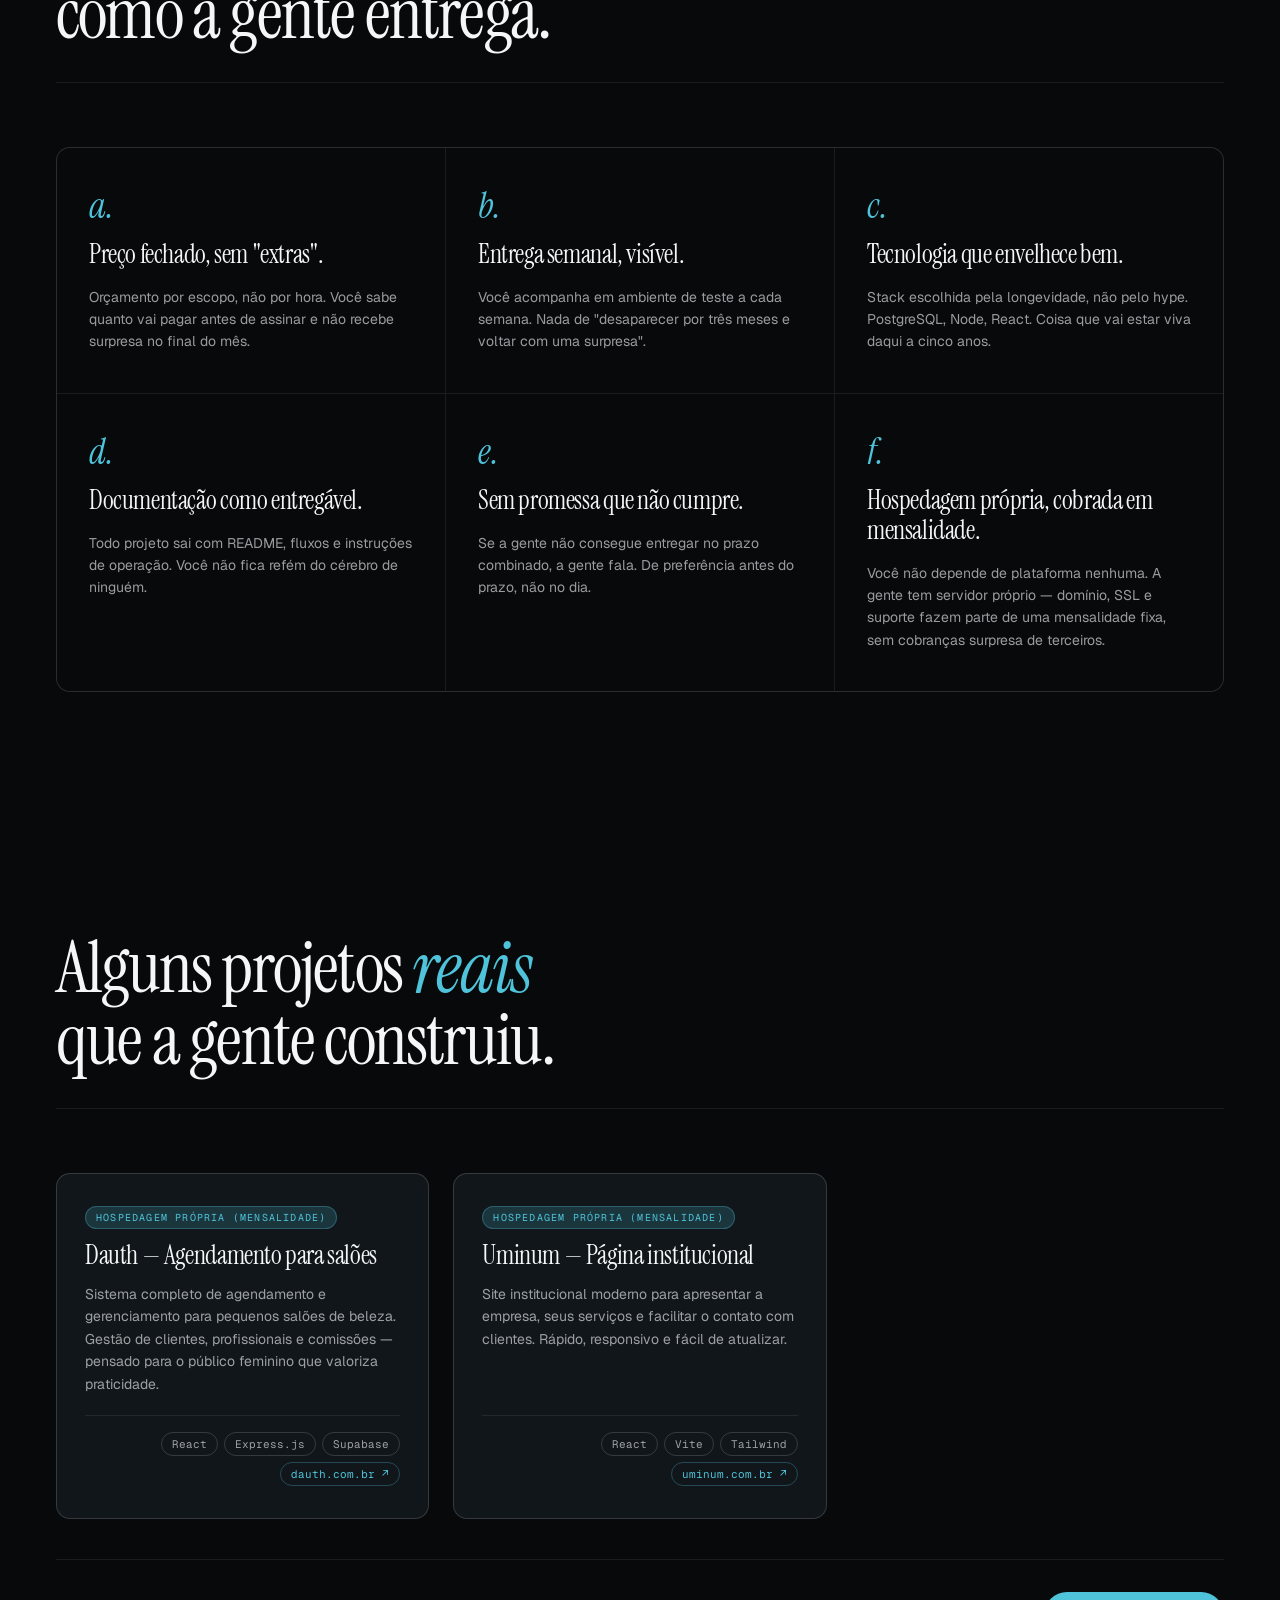
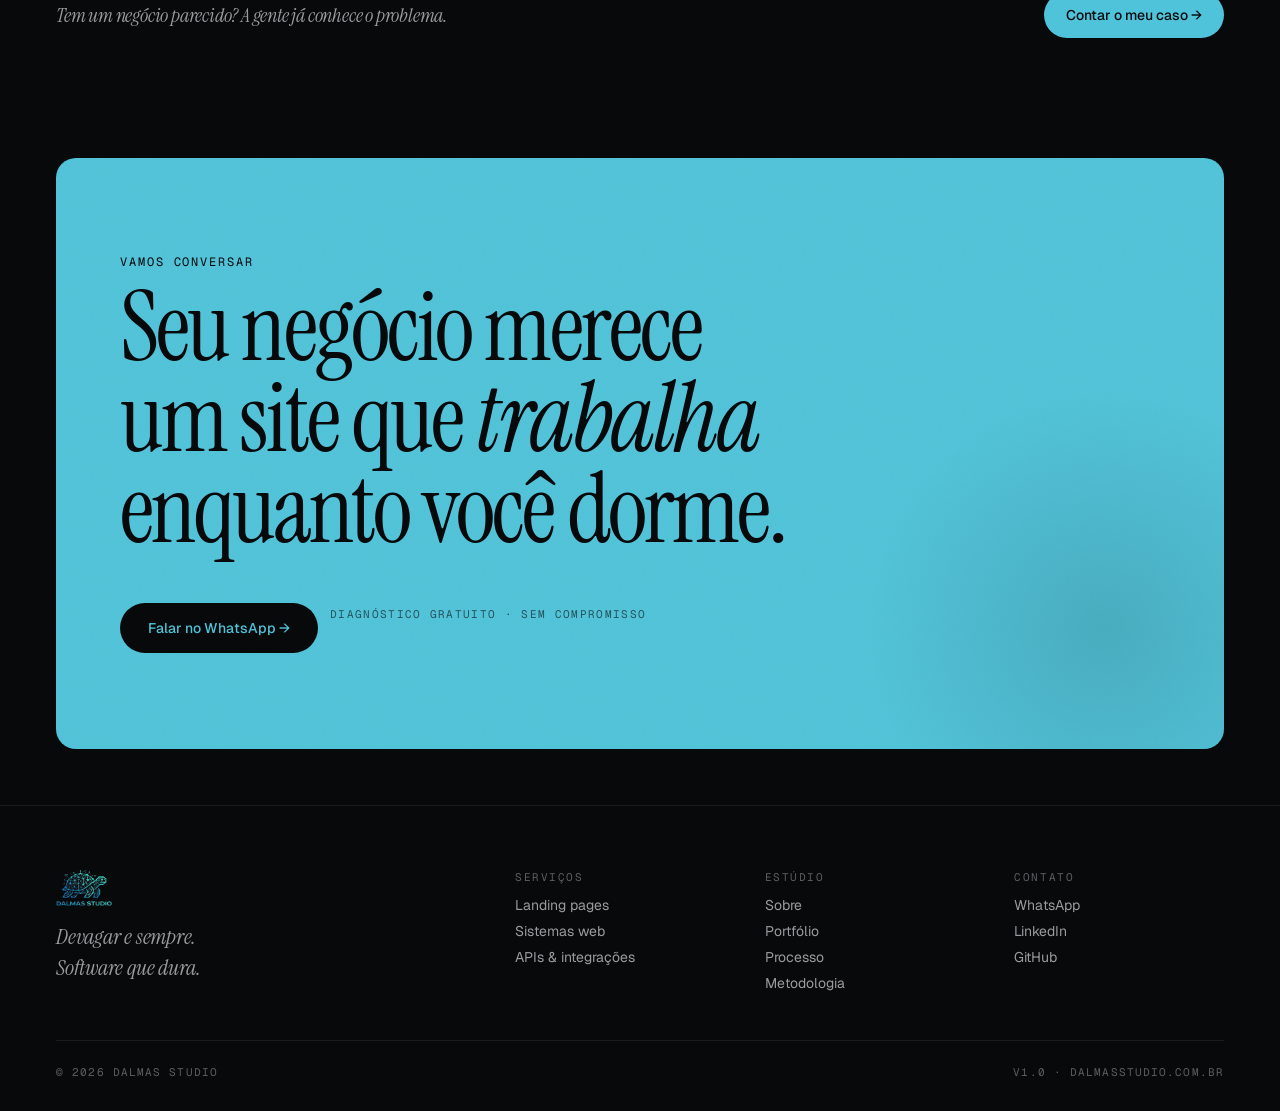
==== commit b56de565: "fix: update slogan in hero page" ====
--- a/index.html
+++ b/index.html
@@ -1232,7 +1232,7 @@
 
   <!-- Hero -->
   <section class="hero">
-    <div class="hero-eyebrow"><span>Para salões, clínicas, lojas e negócios locais</span> · Caxias do Sul, BR</div>
+    <div class="hero-eyebrow"><span>Para negócios locais que querem ser encontrados</span> · Caxias do Sul, BR</div>
     <h1>
       Software <em>devagar</em><br>
       e sempre. Para<br>
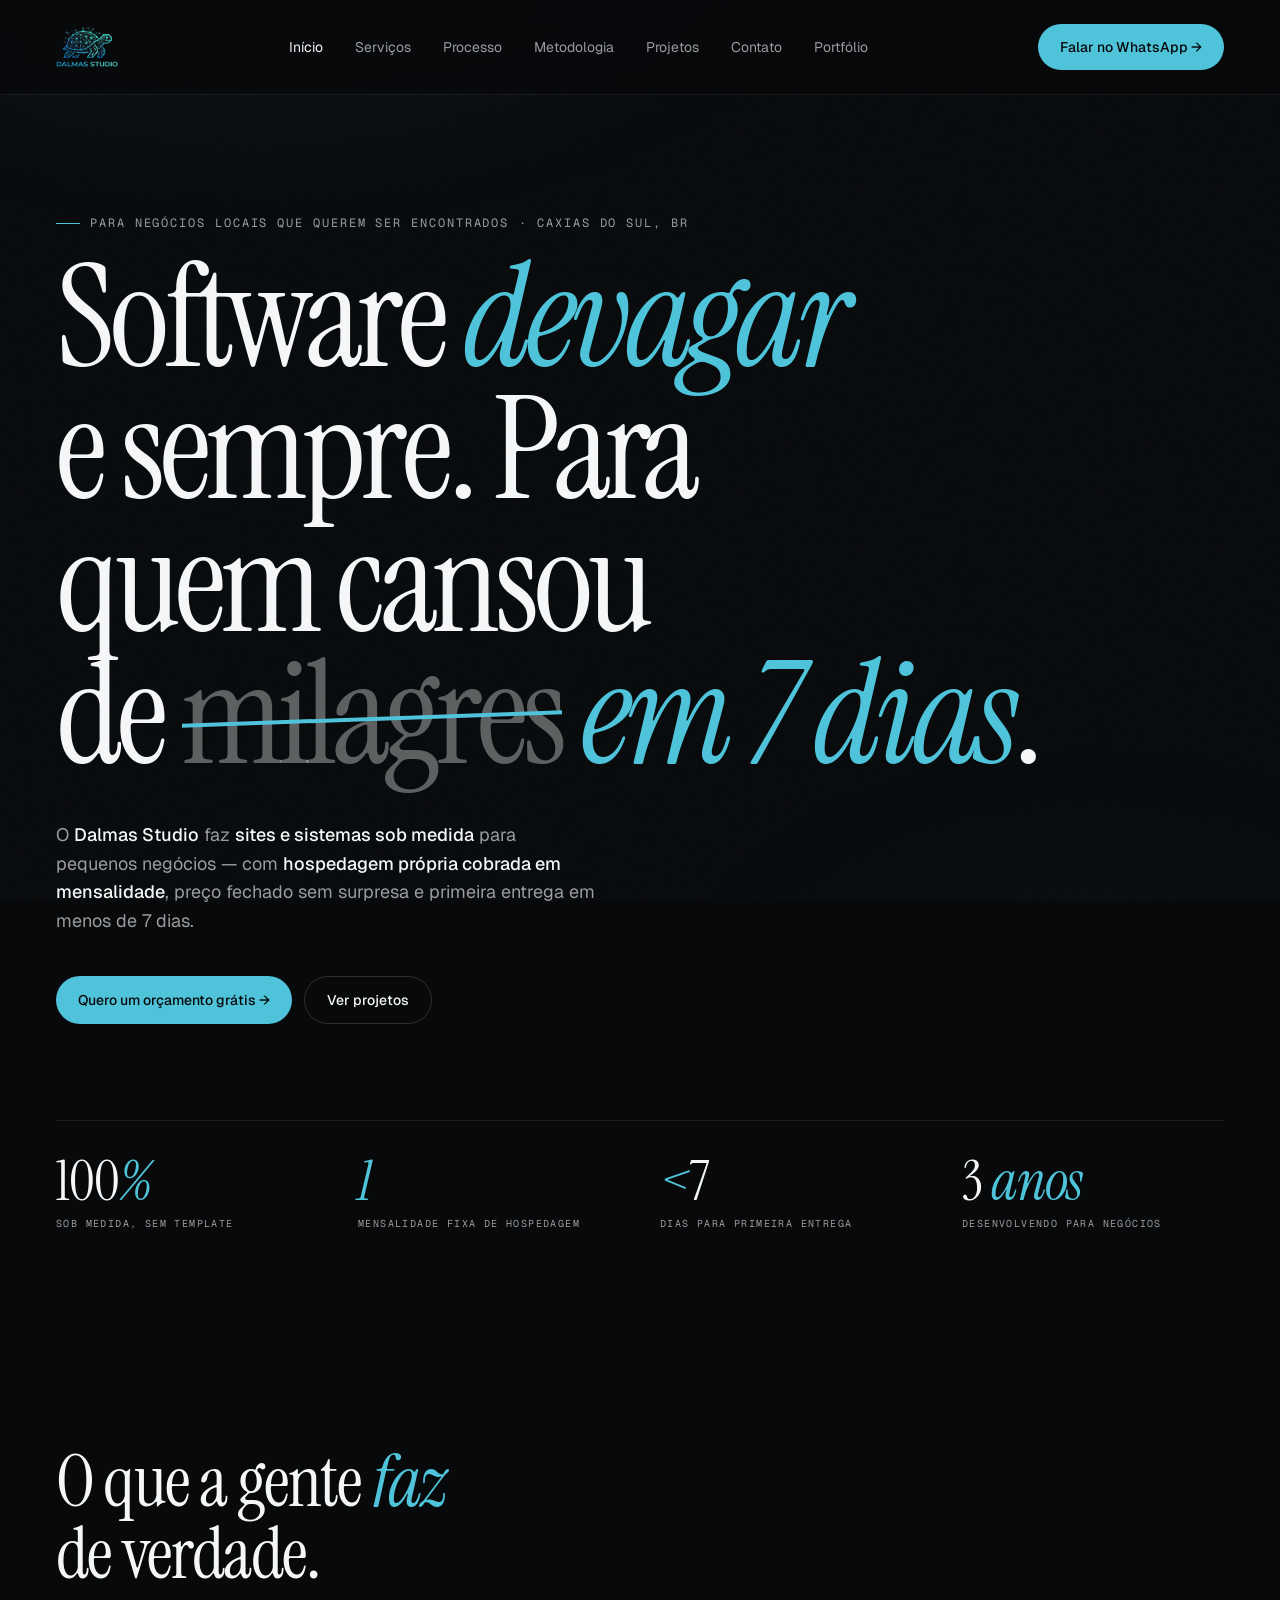
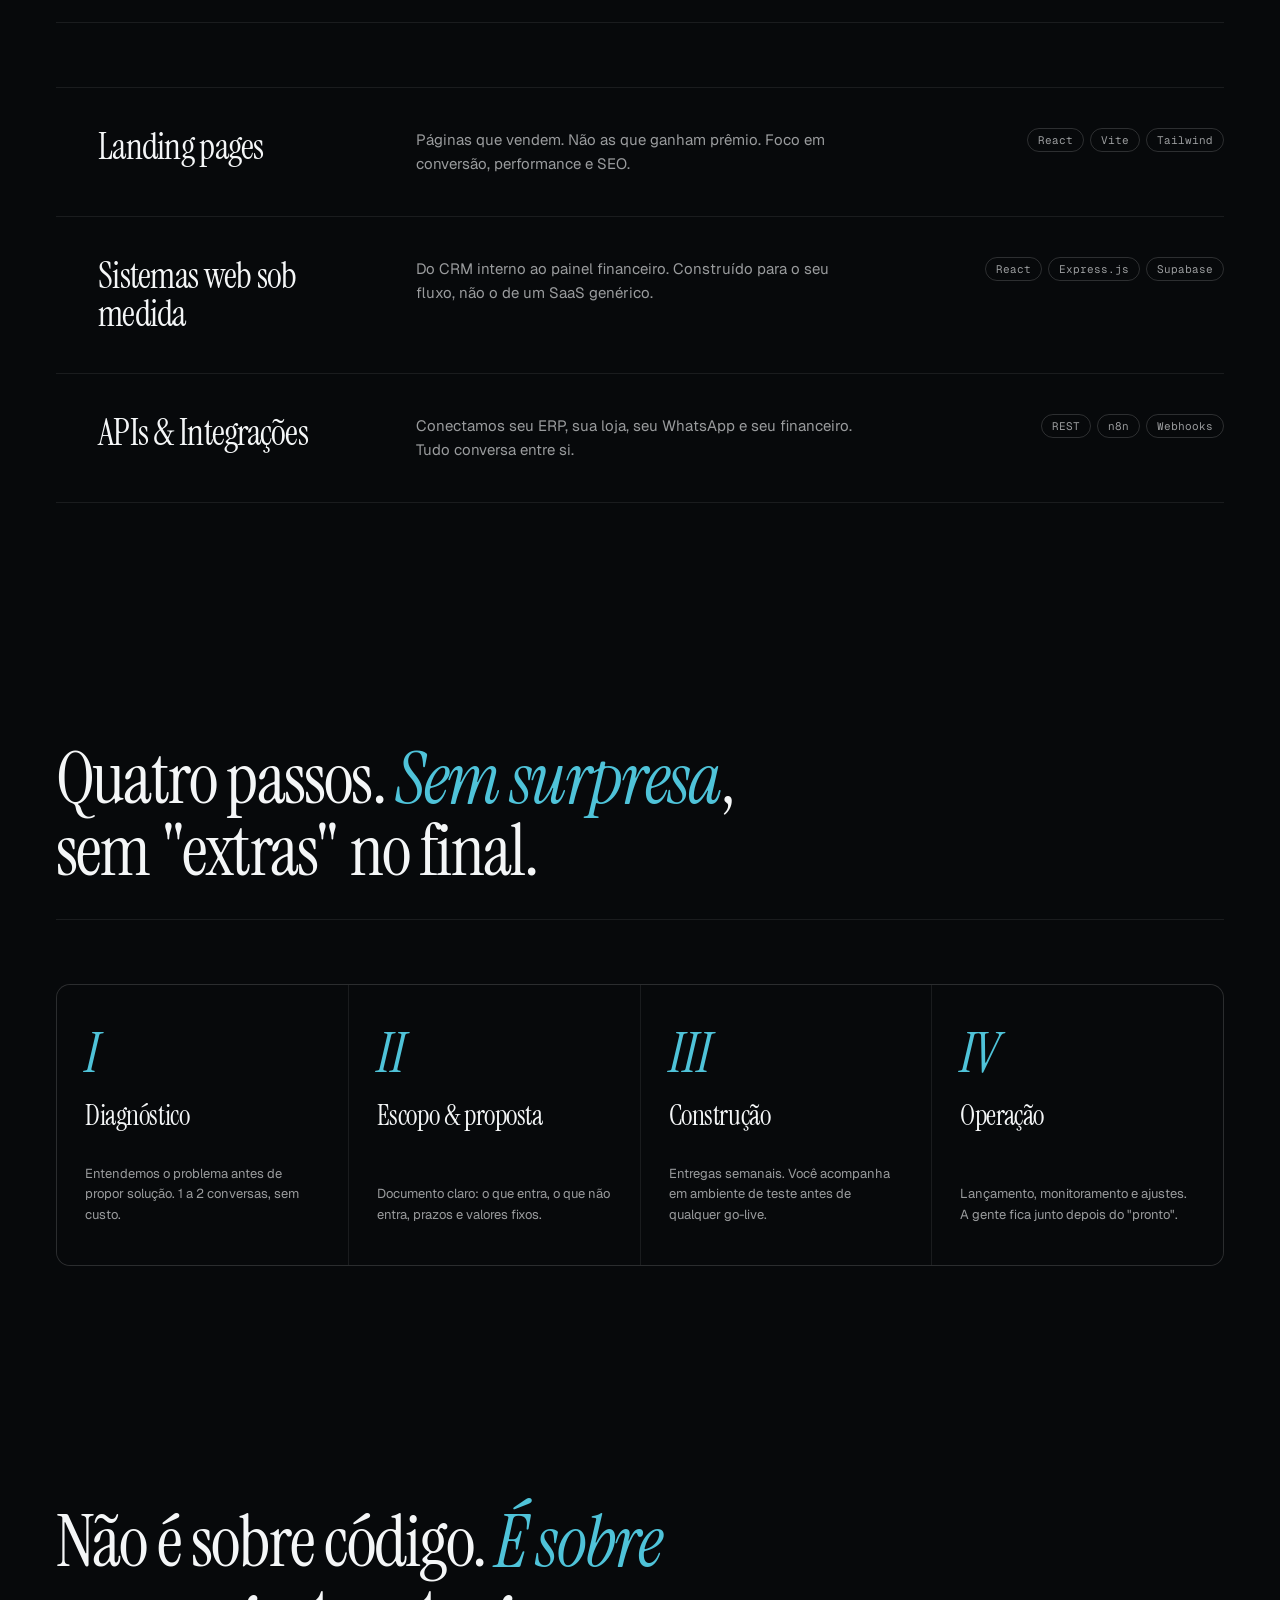
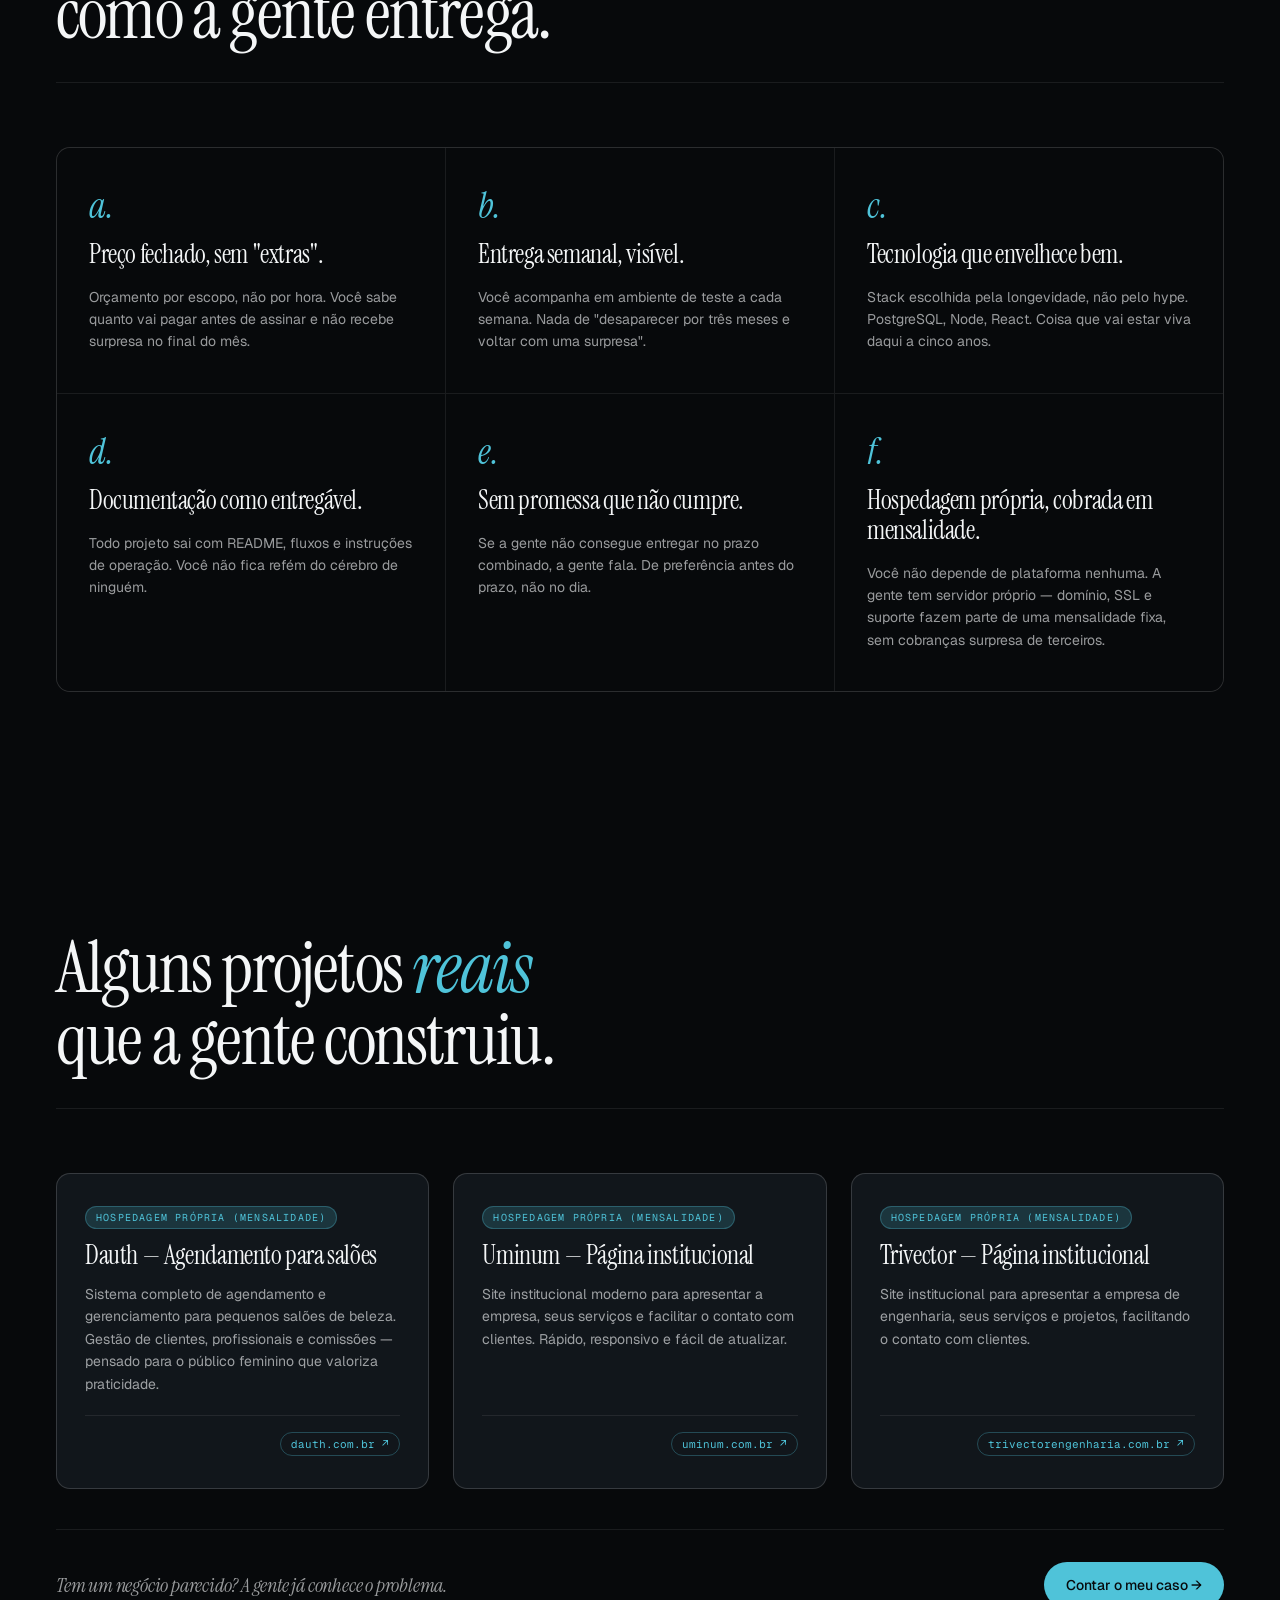
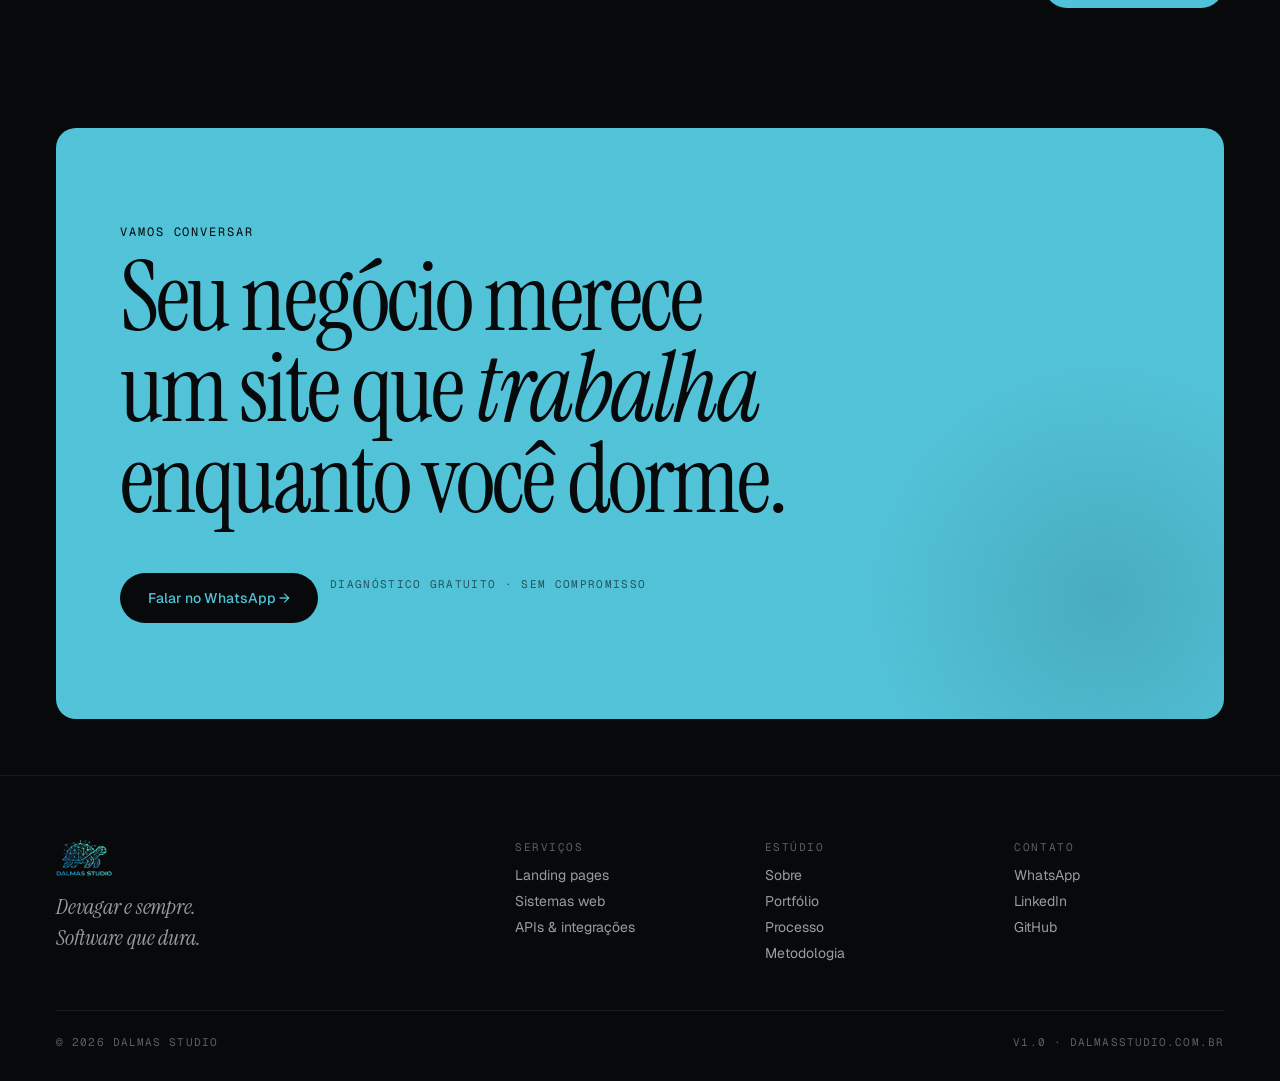
==== commit 8f309188: "feat: add new project trivector" ====
--- a/index.html
+++ b/index.html
@@ -850,14 +850,6 @@
         gap: 20px;
       }
 
-      .proj-card:last-child {
-        grid-column: span 2;
-        display: grid;
-        grid-template-columns: 1fr 1fr;
-        gap: 24px;
-        align-items: end;
-      }
-
       .proj-foot {
         flex-direction: row;
         align-items: center;
@@ -869,12 +861,6 @@
       .projects-grid {
         grid-template-columns: repeat(3, 1fr);
         gap: 24px;
-      }
-
-      .proj-card:last-child {
-        grid-column: auto;
-        display: flex;
-        flex-direction: column;
       }
 
       .proj-card {
@@ -1405,9 +1391,6 @@
         </div>
         <div class="proj-card-bot">
           <div class="svc-tags">
-            <span class="svc-tag">React</span>
-            <span class="svc-tag">Express.js</span>
-            <span class="svc-tag">Supabase</span>
             <a href="https://dauth.com.br" target="_blank" rel="noopener" class="svc-tag svc-tag-link">dauth.com.br ↗</a>
           </div>
         </div>
@@ -1423,10 +1406,22 @@
         </div>
         <div class="proj-card-bot">
           <div class="svc-tags">
-            <span class="svc-tag">React</span>
-            <span class="svc-tag">Vite</span>
-            <span class="svc-tag">Tailwind</span>
             <a href="https://uminum.com.br" target="_blank" rel="noopener" class="svc-tag svc-tag-link">uminum.com.br ↗</a>
+          </div>
+        </div>
+      </div>
+
+      <div class="proj-card">
+        <div class="proj-card-top">
+          <div class="proj-badge">
+            <span class="badge-hosting">Hospedagem própria (mensalidade)</span>
+          </div>
+          <h3 class="proj-name">Trivector — Página institucional</h3>
+          <p class="proj-desc">Site institucional para apresentar a empresa de engenharia, seus serviços e projetos, facilitando o contato com clientes.</p>
+        </div>
+        <div class="proj-card-bot">
+          <div class="svc-tags">
+            <a href="https://trivectorengenharia.com.br" target="_blank" rel="noopener" class="svc-tag svc-tag-link">trivectorengenharia.com.br ↗</a>
           </div>
         </div>
       </div>
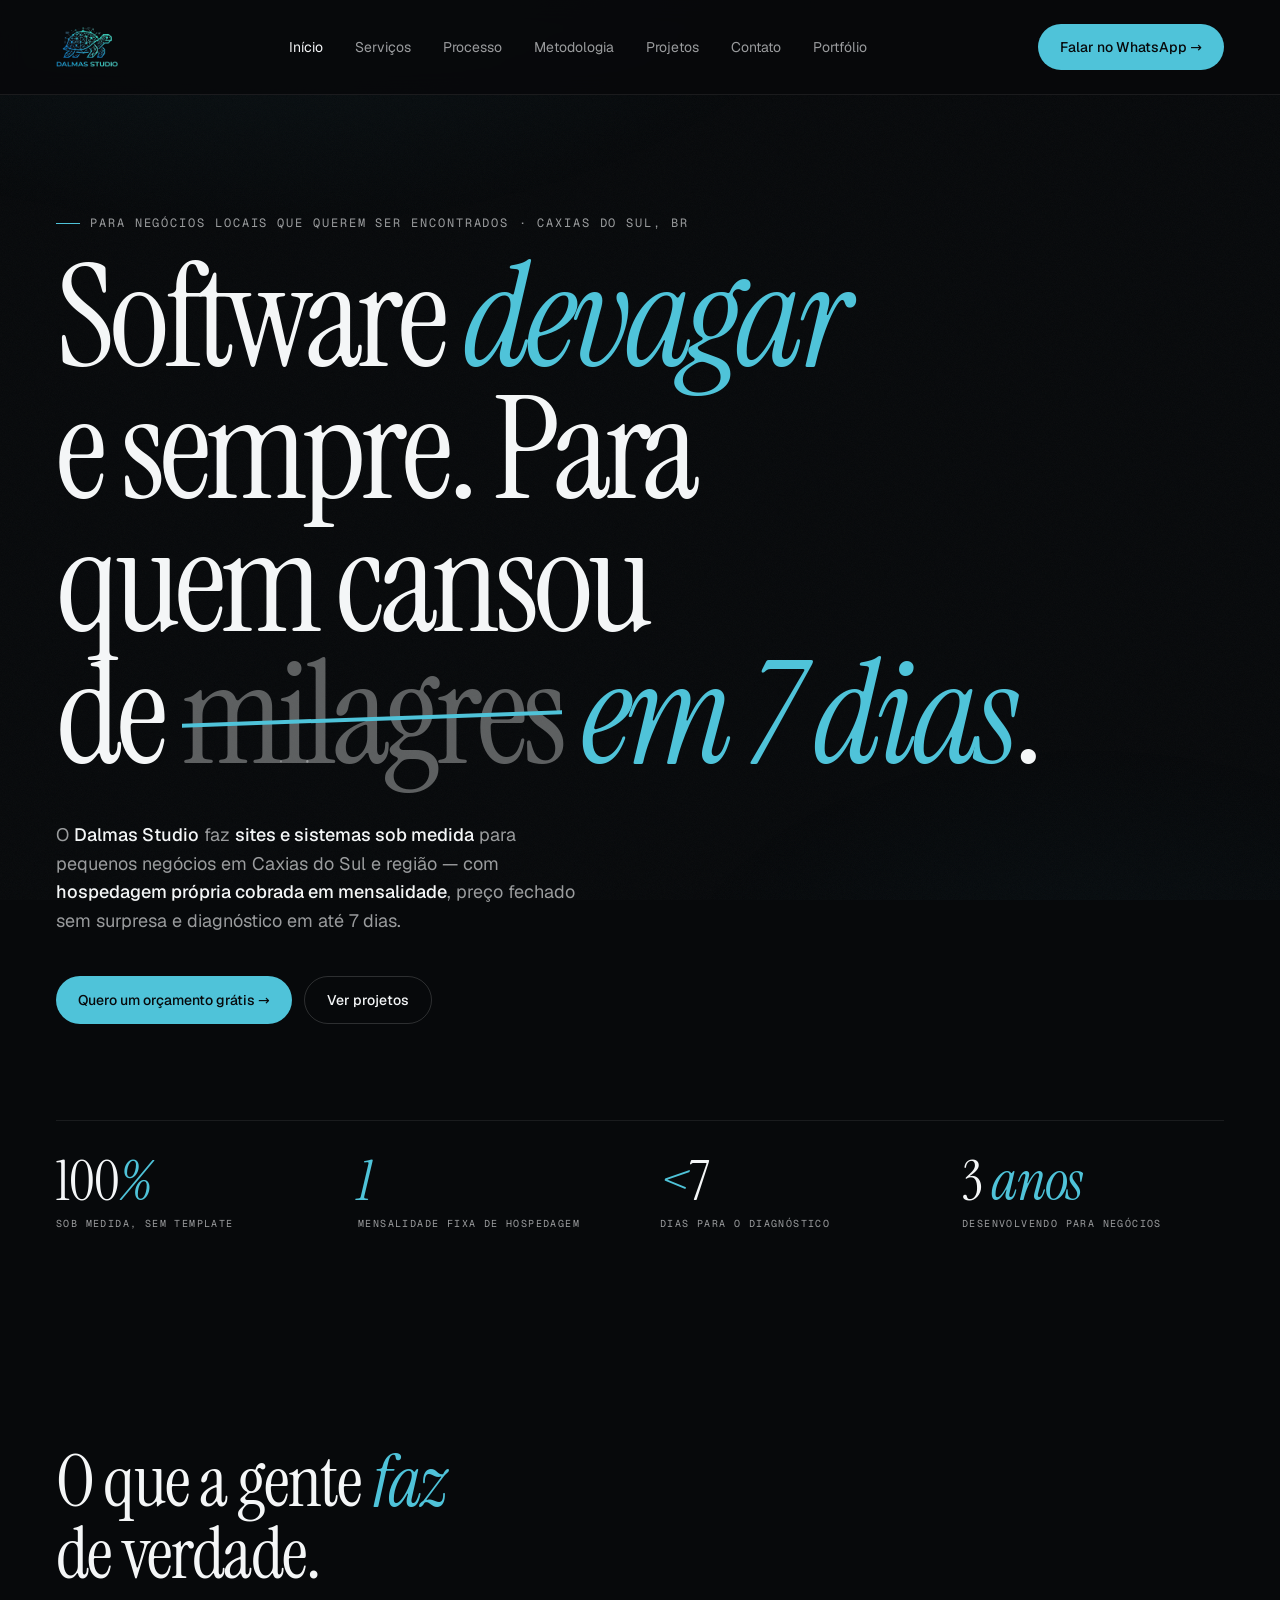
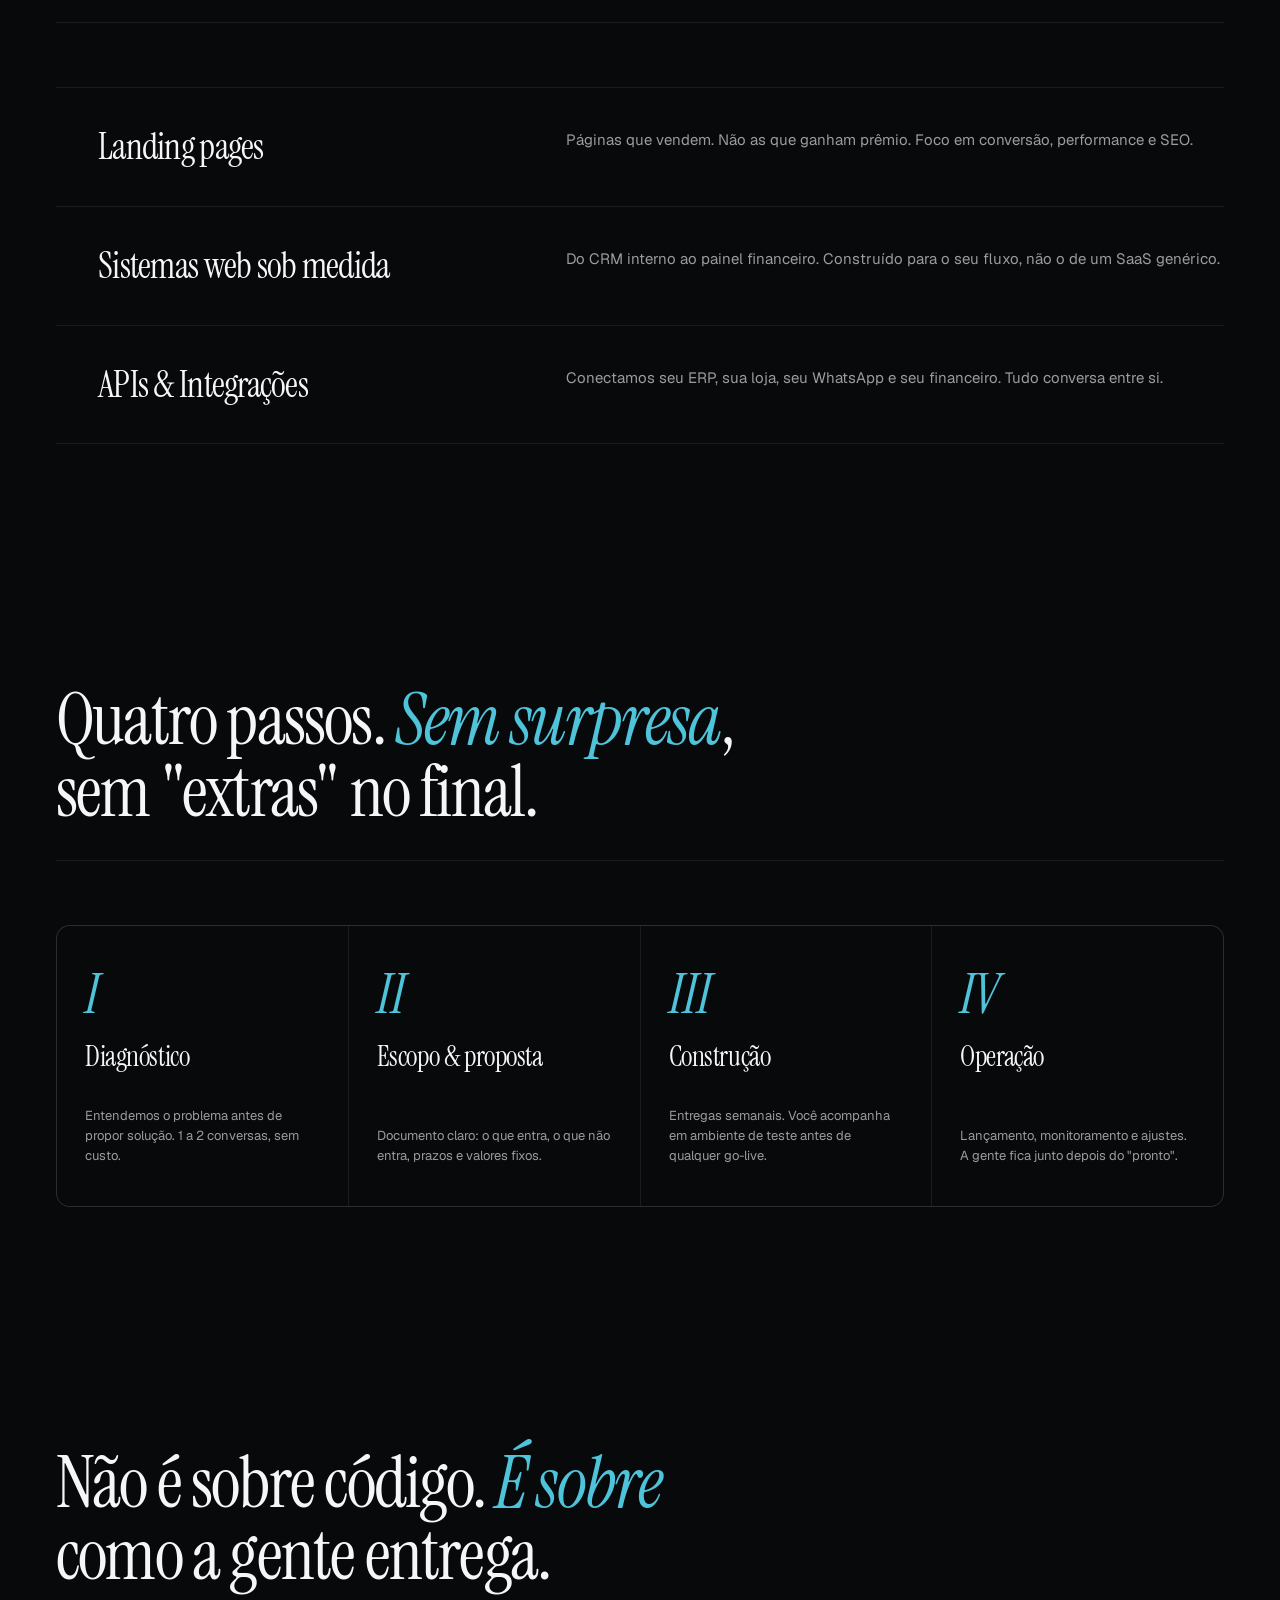
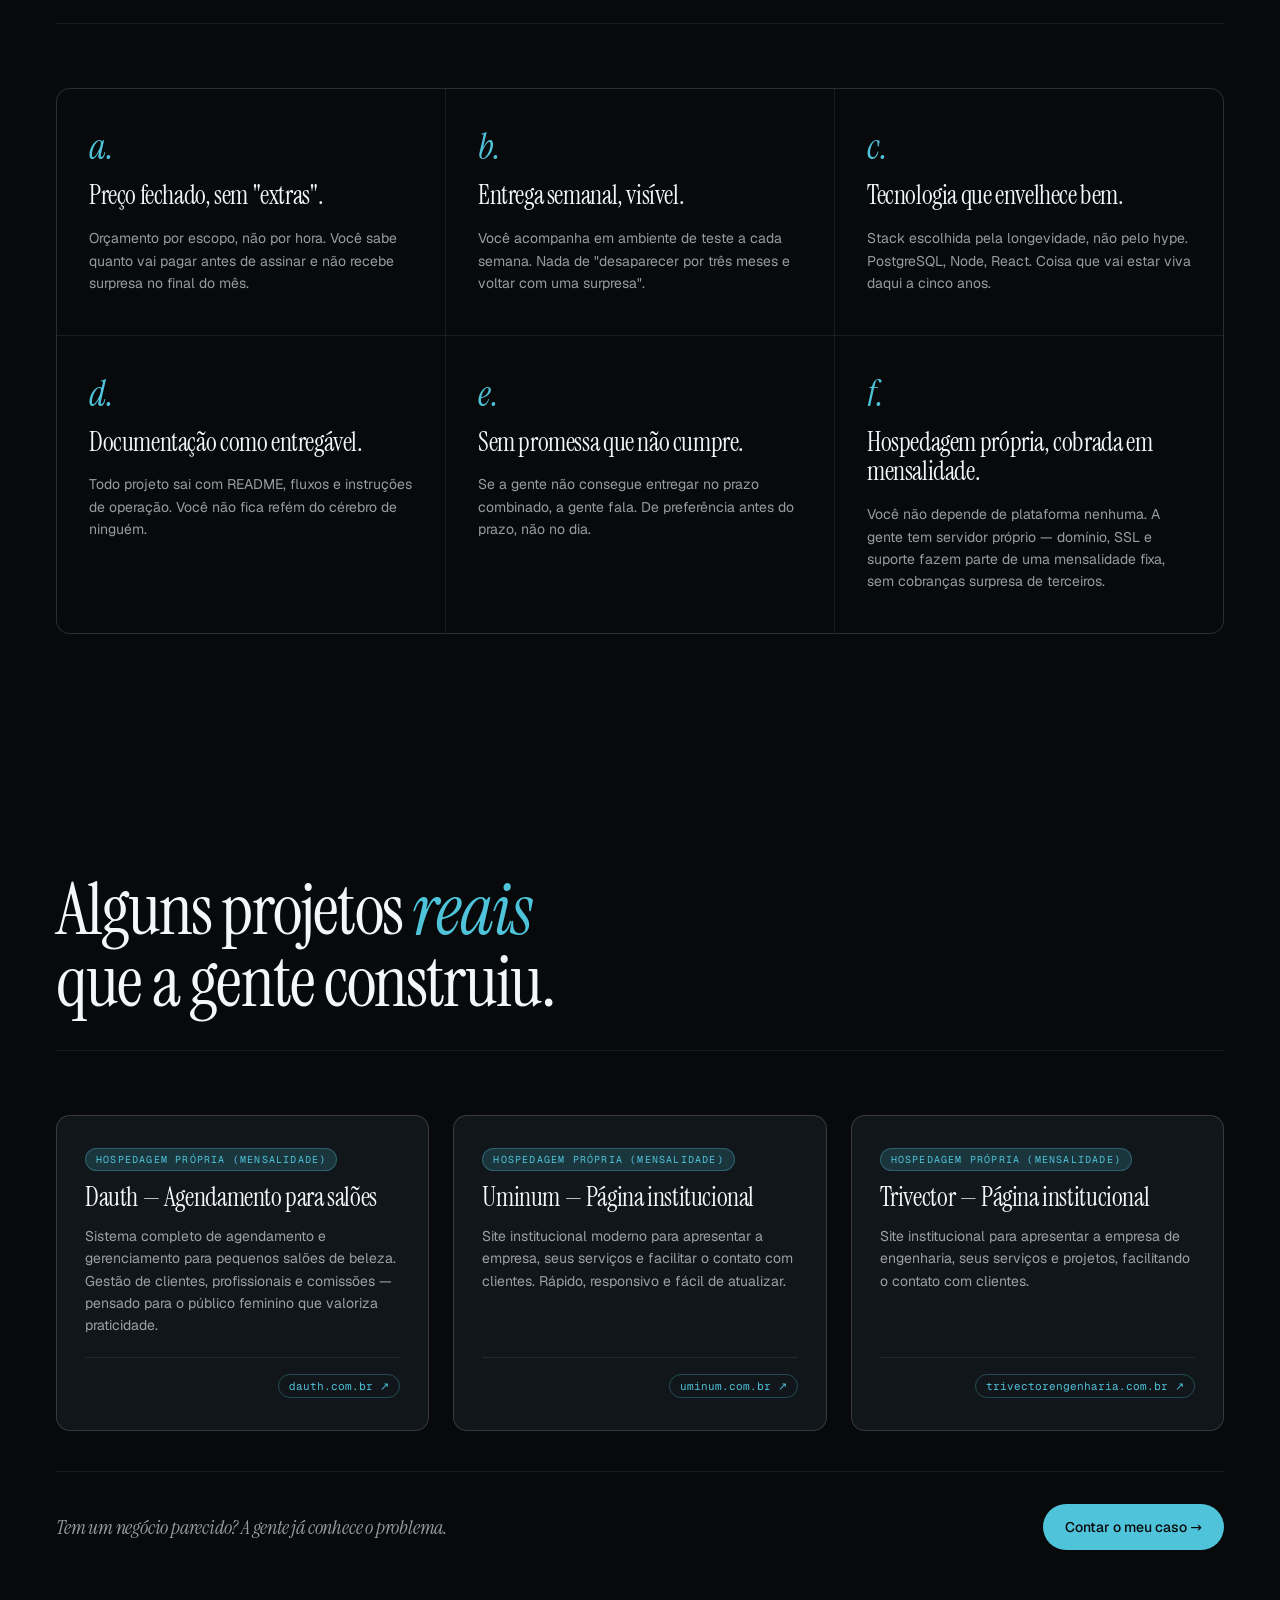
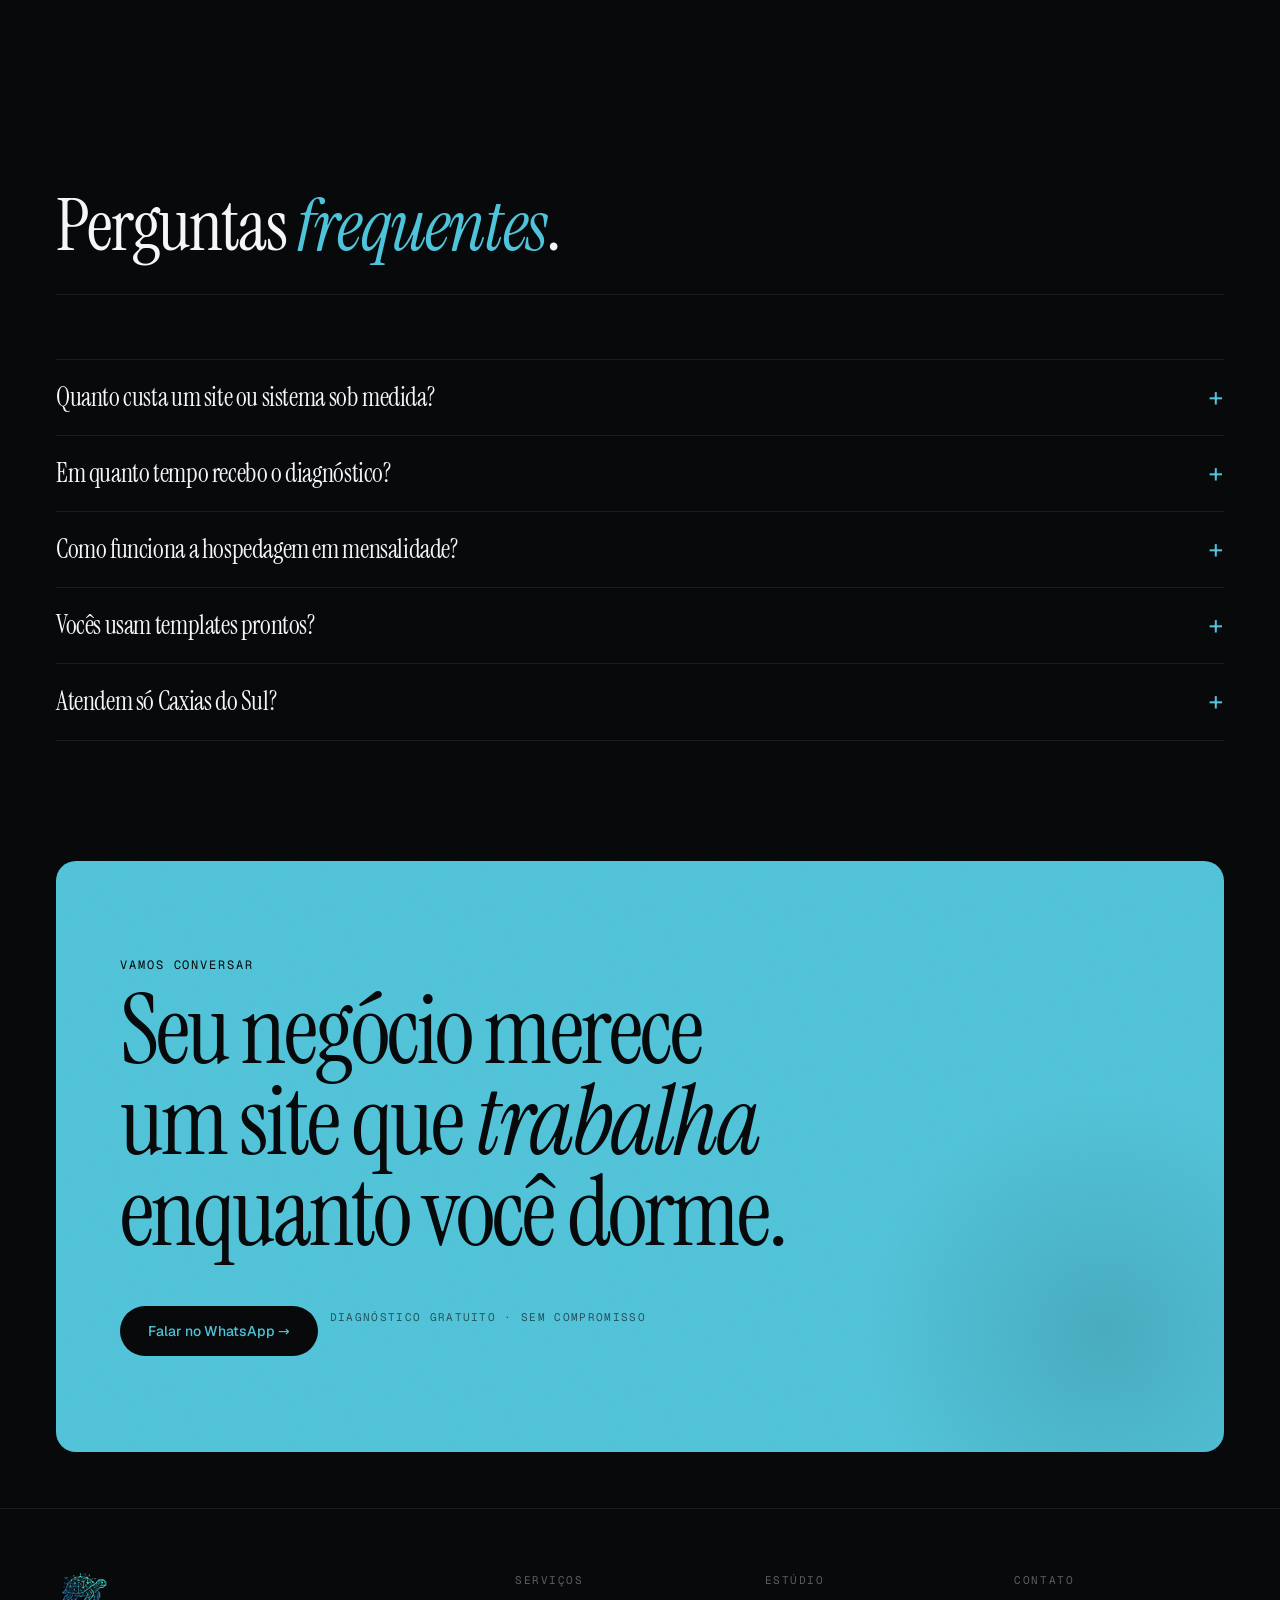
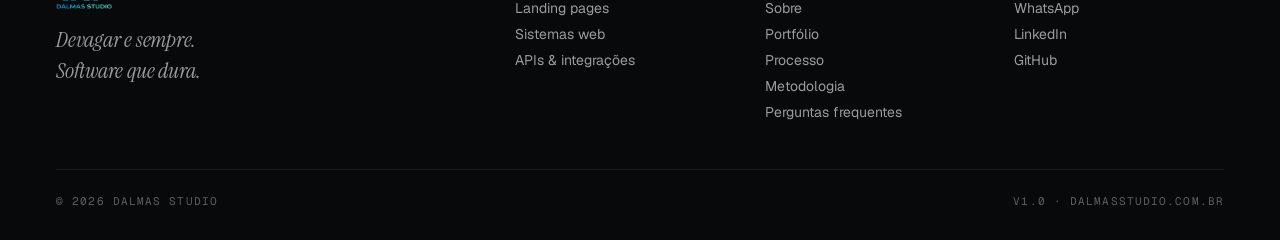
==== commit 04cbd239: "feat: add llms.txt, sitemap...." ====
--- a/index.html
+++ b/index.html
@@ -4,11 +4,9 @@
 <head>
   <meta charset="UTF-8">
   <meta name="viewport" content="width=device-width, initial-scale=1.0">
-  <title>Dalmas Studio — Sites e Sistemas para Pequenos Negócios | Caxias do Sul</title>
+  <title>Criação de Sites e Sistemas em Caxias do Sul | Dalmas Studio</title>
   <meta name="description"
-    content="Dalmas Studio cria landing pages e sistemas sob medida para salões, clínicas e lojas em Caxias do Sul. Preço fixo, hospedagem própria via mensalidade, primeira entrega em até 7 dias. Fale pelo WhatsApp.">
-  <meta name="keywords"
-    content="landing page para pequenos negócios, site para salão de beleza, sistema de agendamento, desenvolvimento web Caxias do Sul, site sob medida, sistema web para clínica">
+    content="Sites, landing pages e sistemas sob medida para pequenos negócios em Caxias do Sul. Preço fixo, hospedagem inclusa e diagnóstico em até 7 dias.">
   <meta name="author" content="Dalmas Studio">
   <meta name="robots" content="index, follow">
   <link rel="canonical" href="https://dalmasstudio.com.br/">
@@ -16,21 +14,22 @@
   <!-- Open Graph -->
   <meta property="og:type" content="website">
   <meta property="og:url" content="https://dalmasstudio.com.br/">
-  <meta property="og:title" content="Dalmas Studio — Sites e Sistemas para Pequenos Negócios">
+  <meta property="og:title" content="Criação de Sites e Sistemas em Caxias do Sul | Dalmas Studio">
   <meta property="og:description"
-    content="Landing pages e sistemas sob medida para salões, clínicas e lojas. Preço fixo, hospedagem própria via mensalidade, entrega em até 7 dias.">
-  <meta property="og:image" content="https://dalmasstudio.com.br/public/logo-dalmas-full.png">
+    content="Landing pages e sistemas sob medida para salões, clínicas e lojas. Preço fixo, hospedagem própria via mensalidade, diagnóstico em até 7 dias.">
+  <meta property="og:image" content="https://dalmasstudio.com.br/public/og-image.png">
   <meta property="og:image:width" content="1200">
   <meta property="og:image:height" content="630">
+  <meta property="og:image:alt" content="Dalmas Studio — sites e sistemas sob medida para pequenos negócios">
   <meta property="og:locale" content="pt_BR">
   <meta property="og:site_name" content="Dalmas Studio">
 
   <!-- Twitter Card -->
   <meta name="twitter:card" content="summary_large_image">
-  <meta name="twitter:title" content="Dalmas Studio — Sites e Sistemas para Pequenos Negócios">
+  <meta name="twitter:title" content="Criação de Sites e Sistemas em Caxias do Sul | Dalmas Studio">
   <meta name="twitter:description"
-    content="Landing pages e sistemas sob medida para salões, clínicas e lojas. Preço fixo, hospedagem própria via mensalidade, entrega em até 7 dias.">
-  <meta name="twitter:image" content="https://dalmasstudio.com.br/public/logo-dalmas-full.png">
+    content="Landing pages e sistemas sob medida para salões, clínicas e lojas. Preço fixo, hospedagem própria via mensalidade, diagnóstico em até 7 dias.">
+  <meta name="twitter:image" content="https://dalmasstudio.com.br/public/og-image.png">
 
   <!-- Favicon -->
   <link rel="icon" href="/public/favicon.ico" sizes="any">
@@ -62,17 +61,15 @@
       "latitude": -29.1678,
       "longitude": -51.1794
     },
-    "areaServed": {
-      "@type": "Country",
-      "name": "Brasil"
-    },
+    "areaServed": [
+      { "@type": "City", "name": "Caxias do Sul" },
+      { "@type": "AdministrativeArea", "name": "Rio Grande do Sul" }
+    ],
     "serviceType": ["Landing Page", "Sistema Web", "API e Integrações"],
-    "priceRange": "$$",
     "contactPoint": {
       "@type": "ContactPoint",
       "telephone": "+55-54-98409-6156",
       "contactType": "sales",
-      "contactOption": "TollFree",
       "availableLanguage": "Portuguese"
     },
     "sameAs": [
@@ -82,13 +79,91 @@
   }
   </script>
 
-  <link rel="preconnect" href="https://fonts.googleapis.com">
-  <link rel="preconnect" href="https://fonts.gstatic.com" crossorigin>
-  <link
-    href="https://fonts.googleapis.com/css2?family=Instrument+Serif:ital@0;1&family=Geist:wght@300;400;500;600;700&family=Geist+Mono:wght@400;500&display=swap"
-    rel="stylesheet">
+  <!-- JSON-LD: FAQPage -->
+  <script type="application/ld+json">
+  {
+    "@context": "https://schema.org",
+    "@type": "FAQPage",
+    "mainEntity": [
+      {
+        "@type": "Question",
+        "name": "Quanto custa um site ou sistema sob medida?",
+        "acceptedAnswer": {
+          "@type": "Answer",
+          "text": "O orçamento é feito por escopo, não por hora. Depois do diagnóstico gratuito você recebe um documento com o que entra, o que não entra, prazos e valores fixos, sem extras no final."
+        }
+      },
+      {
+        "@type": "Question",
+        "name": "Em quanto tempo recebo o diagnóstico?",
+        "acceptedAnswer": {
+          "@type": "Answer",
+          "text": "O diagnóstico do seu projeto sai em até 7 dias. Depois dele você recebe a proposta com escopo, prazos e valores fixos, e o desenvolvimento segue com entregas semanais em ambiente de teste, antes de qualquer lançamento."
+        }
+      },
+      {
+        "@type": "Question",
+        "name": "Como funciona a hospedagem em mensalidade?",
+        "acceptedAnswer": {
+          "@type": "Answer",
+          "text": "A hospedagem é própria, em servidor do Dalmas Studio. Domínio, SSL e suporte fazem parte de uma mensalidade fixa, sem cobranças surpresa de terceiros e sem depender de plataforma nenhuma."
+        }
+      },
+      {
+        "@type": "Question",
+        "name": "Vocês usam templates prontos?",
+        "acceptedAnswer": {
+          "@type": "Answer",
+          "text": "Não. Todo projeto é feito sob medida, com tecnologias duradouras, e sai com documentação (fluxos e instruções de operação)."
+        }
+      },
+      {
+        "@type": "Question",
+        "name": "Atendem só Caxias do Sul?",
+        "acceptedAnswer": {
+          "@type": "Answer",
+          "text": "O estúdio fica em Caxias do Sul, RS, mas atendemos pequenos negócios de qualquer lugar do Brasil, com reuniões online e atendimento por WhatsApp."
+        }
+      }
+    ]
+  }
+  </script>
+
+  <link rel="preload" href="/public/fonts/geist.woff2" as="font" type="font/woff2" crossorigin>
+  <link rel="preload" href="/public/fonts/instrument-serif.woff2" as="font" type="font/woff2" crossorigin>
 
   <style>
+    /* ─── Fontes (auto-hospedadas) ─── */
+    @font-face {
+      font-family: 'Geist';
+      font-weight: 300 700;
+      font-display: swap;
+      src: url('/public/fonts/geist.woff2') format('woff2');
+    }
+
+    @font-face {
+      font-family: 'Geist Mono';
+      font-weight: 400 500;
+      font-display: swap;
+      src: url('/public/fonts/geist-mono.woff2') format('woff2');
+    }
+
+    @font-face {
+      font-family: 'Instrument Serif';
+      font-style: normal;
+      font-weight: 400;
+      font-display: swap;
+      src: url('/public/fonts/instrument-serif.woff2') format('woff2');
+    }
+
+    @font-face {
+      font-family: 'Instrument Serif';
+      font-style: italic;
+      font-weight: 400;
+      font-display: swap;
+      src: url('/public/fonts/instrument-serif-italic.woff2') format('woff2');
+    }
+
     /* ─── Tokens ─── */
     :root {
       --shell: #4FC3D9;
@@ -571,7 +646,7 @@
 
     @media (min-width: 1024px) {
       .svc {
-        grid-template-columns: 1fr 1.4fr 1fr;
+        grid-template-columns: 1fr 1.4fr;
         gap: 40px;
         padding: 40px 0;
       }
@@ -869,6 +944,60 @@
 
       .proj-name {
         font-size: 26px;
+      }
+    }
+
+    /* ─── FAQ ─── */
+    .faq {
+      border-top: 1px solid var(--line);
+    }
+
+    .faq details {
+      border-bottom: 1px solid var(--line);
+      padding: 22px 0;
+    }
+
+    .faq summary {
+      font-family: var(--font-display);
+      font-size: 22px;
+      letter-spacing: -0.015em;
+      line-height: 1.2;
+      cursor: pointer;
+      list-style: none;
+      display: flex;
+      justify-content: space-between;
+      gap: 16px;
+    }
+
+    .faq summary::-webkit-details-marker {
+      display: none;
+    }
+
+    .faq summary::after {
+      content: '+';
+      color: var(--shell);
+      font-family: var(--font-mono);
+    }
+
+    .faq details[open] summary::after {
+      content: '–';
+    }
+
+    .faq details p {
+      margin: 14px 0 0;
+      font-size: 14px;
+      line-height: 1.6;
+      color: var(--ink-dim);
+      max-width: 720px;
+    }
+
+    @media (min-width: 1024px) {
+      .faq summary {
+        font-size: 26px;
+      }
+
+      .faq details p {
+        font-size: 15px;
       }
     }
 
@@ -1018,6 +1147,7 @@
 
     .footer-brand img {
       height: 32px;
+      width: auto;
     }
 
     .footer-tag {
@@ -1199,12 +1329,12 @@
 <body>
 
   <!-- Nav -->
-  <nav class="nav">
+  <nav class="nav" aria-label="Principal">
     <div class="nav-brand">
-      <a href="/"><img src="/public/logo-dalmas-full.png" alt="Dalmas Studio"></a>
+      <a href="/"><img src="/public/logo-dalmas-full.png" alt="Dalmas Studio" width="314" height="201"></a>
     </div>
     <div class="nav-links">
-      <a class="active" href="#">Início</a>
+      <a class="active" href="/" aria-current="page">Início</a>
       <a href="#servicos">Serviços</a>
       <a href="#processo">Processo</a>
       <a href="#metodologia">Metodologia</a>
@@ -1216,6 +1346,7 @@
       WhatsApp →</a>
   </nav>
 
+  <main>
   <!-- Hero -->
   <section class="hero">
     <div class="hero-eyebrow"><span>Para negócios locais que querem ser encontrados</span> · Caxias do Sul, BR</div>
@@ -1226,7 +1357,7 @@
       de <span class="strike">milagres</span> <em>em 7 dias</em>.
     </h1>
     <p class="hero-sub">
-      O <strong>Dalmas Studio</strong> faz <strong>sites e sistemas sob medida</strong> para pequenos negócios — com <strong>hospedagem própria cobrada em mensalidade</strong>, preço fechado sem surpresa e primeira entrega em menos de 7 dias.
+      O <strong>Dalmas Studio</strong> faz <strong>sites e sistemas sob medida</strong> para pequenos negócios em Caxias do Sul e região — com <strong>hospedagem própria cobrada em mensalidade</strong>, preço fechado sem surpresa e diagnóstico em até 7 dias.
     </p>
     <div class="hero-actions">
       <a href="https://wa.me/5554984096156" target="_blank" rel="noopener" class="btn btn-primary">Quero um orçamento grátis →</a>
@@ -1244,7 +1375,7 @@
       </div>
       <div class="item">
         <div class="num"><span>&lt;</span>7</div>
-        <div class="lbl">Dias para primeira entrega</div>
+        <div class="lbl">Dias para o diagnóstico</div>
       </div>
       <div class="item">
         <div class="num">3 <span>anos</span></div>
@@ -1265,11 +1396,6 @@
           <h3 class="svc-title">Landing pages</h3>
         </div>
         <p class="svc-desc">Páginas que vendem. Não as que ganham prêmio. Foco em conversão, performance e SEO.</p>
-        <div class="svc-tags">
-          <span class="svc-tag">React</span>
-          <span class="svc-tag">Vite</span>
-          <span class="svc-tag">Tailwind</span>
-        </div>
       </div>
       <div class="svc">
         <div class="svc-title-wrap">
@@ -1278,11 +1404,6 @@
         </div>
         <p class="svc-desc">Do CRM interno ao painel financeiro. Construído para o seu fluxo, não o de um SaaS genérico.
         </p>
-        <div class="svc-tags">
-          <span class="svc-tag">React</span>
-          <span class="svc-tag">Express.js</span>
-          <span class="svc-tag">Supabase</span>
-        </div>
       </div>
       <div class="svc">
         <div class="svc-title-wrap">
@@ -1290,11 +1411,6 @@
           <h3 class="svc-title">APIs &amp; Integrações</h3>
         </div>
         <p class="svc-desc">Conectamos seu ERP, sua loja, seu WhatsApp e seu financeiro. Tudo conversa entre si.</p>
-        <div class="svc-tags">
-          <span class="svc-tag">REST</span>
-          <span class="svc-tag">n8n</span>
-          <span class="svc-tag">Webhooks</span>
-        </div>
       </div>
 
     </div>
@@ -1433,6 +1549,36 @@
     </div>
   </section>
 
+  <!-- FAQ -->
+  <section class="section" id="faq">
+    <div class="sec-head">
+      <h2 class="sec-title">Perguntas <em>frequentes</em>.</h2>
+    </div>
+    <div class="faq">
+      <details>
+        <summary>Quanto custa um site ou sistema sob medida?</summary>
+        <p>O orçamento é feito por escopo, não por hora. Depois do diagnóstico gratuito você recebe um documento com o que entra, o que não entra, prazos e valores fixos, sem extras no final.</p>
+      </details>
+      <details>
+        <summary>Em quanto tempo recebo o diagnóstico?</summary>
+        <p>O diagnóstico do seu projeto sai em até 7 dias. Depois dele você recebe a proposta com escopo, prazos e valores fixos, e o desenvolvimento segue com entregas semanais em ambiente de teste, antes de qualquer lançamento.</p>
+      </details>
+      <details>
+        <summary>Como funciona a hospedagem em mensalidade?</summary>
+        <p>A hospedagem é própria, em servidor do Dalmas Studio. Domínio, SSL e suporte fazem parte de uma mensalidade fixa, sem cobranças surpresa de terceiros e sem depender de plataforma nenhuma.</p>
+      </details>
+      <details>
+        <summary>Vocês usam templates prontos?</summary>
+        <p>Não. Todo projeto é feito sob medida, com tecnologias duradouras, e sai com documentação (fluxos e instruções de operação).</p>
+      </details>
+      <details>
+        <summary>Atendem só Caxias do Sul?</summary>
+        <p>O estúdio fica em Caxias do Sul, RS, mas atendemos pequenos negócios de qualquer lugar do Brasil, com reuniões online e atendimento por WhatsApp.</p>
+      </details>
+    </div>
+  </section>
+  </main>
+
   <!-- CTA -->
   <div class="cta-wrap" id="contato">
     <div class="cta">
@@ -1450,7 +1596,7 @@
     <div class="footer-grid">
       <div class="footer-brand-col">
         <div class="footer-brand">
-          <img src="/public/logo-dalmas-full.png" alt="Dalmas Studio">
+          <img src="/public/logo-dalmas-full.png" alt="Dalmas Studio" width="314" height="201" loading="lazy">
         </div>
         <div class="footer-tag">Devagar e sempre.<br>Software que dura.</div>
       </div>
@@ -1466,10 +1612,11 @@
         <div>
           <h4>Estúdio</h4>
           <ul>
-            <li><a href="#">Sobre</a></li>
+            <li><a href="#servicos">Sobre</a></li>
             <li><a href="https://portfolio-dalmastech.vercel.app/" target="_blank" rel="noopener">Portfólio</a></li>
             <li><a href="#processo">Processo</a></li>
             <li><a href="#metodologia">Metodologia</a></li>
+            <li><a href="#faq">Perguntas frequentes</a></li>
           </ul>
         </div>
         <div>
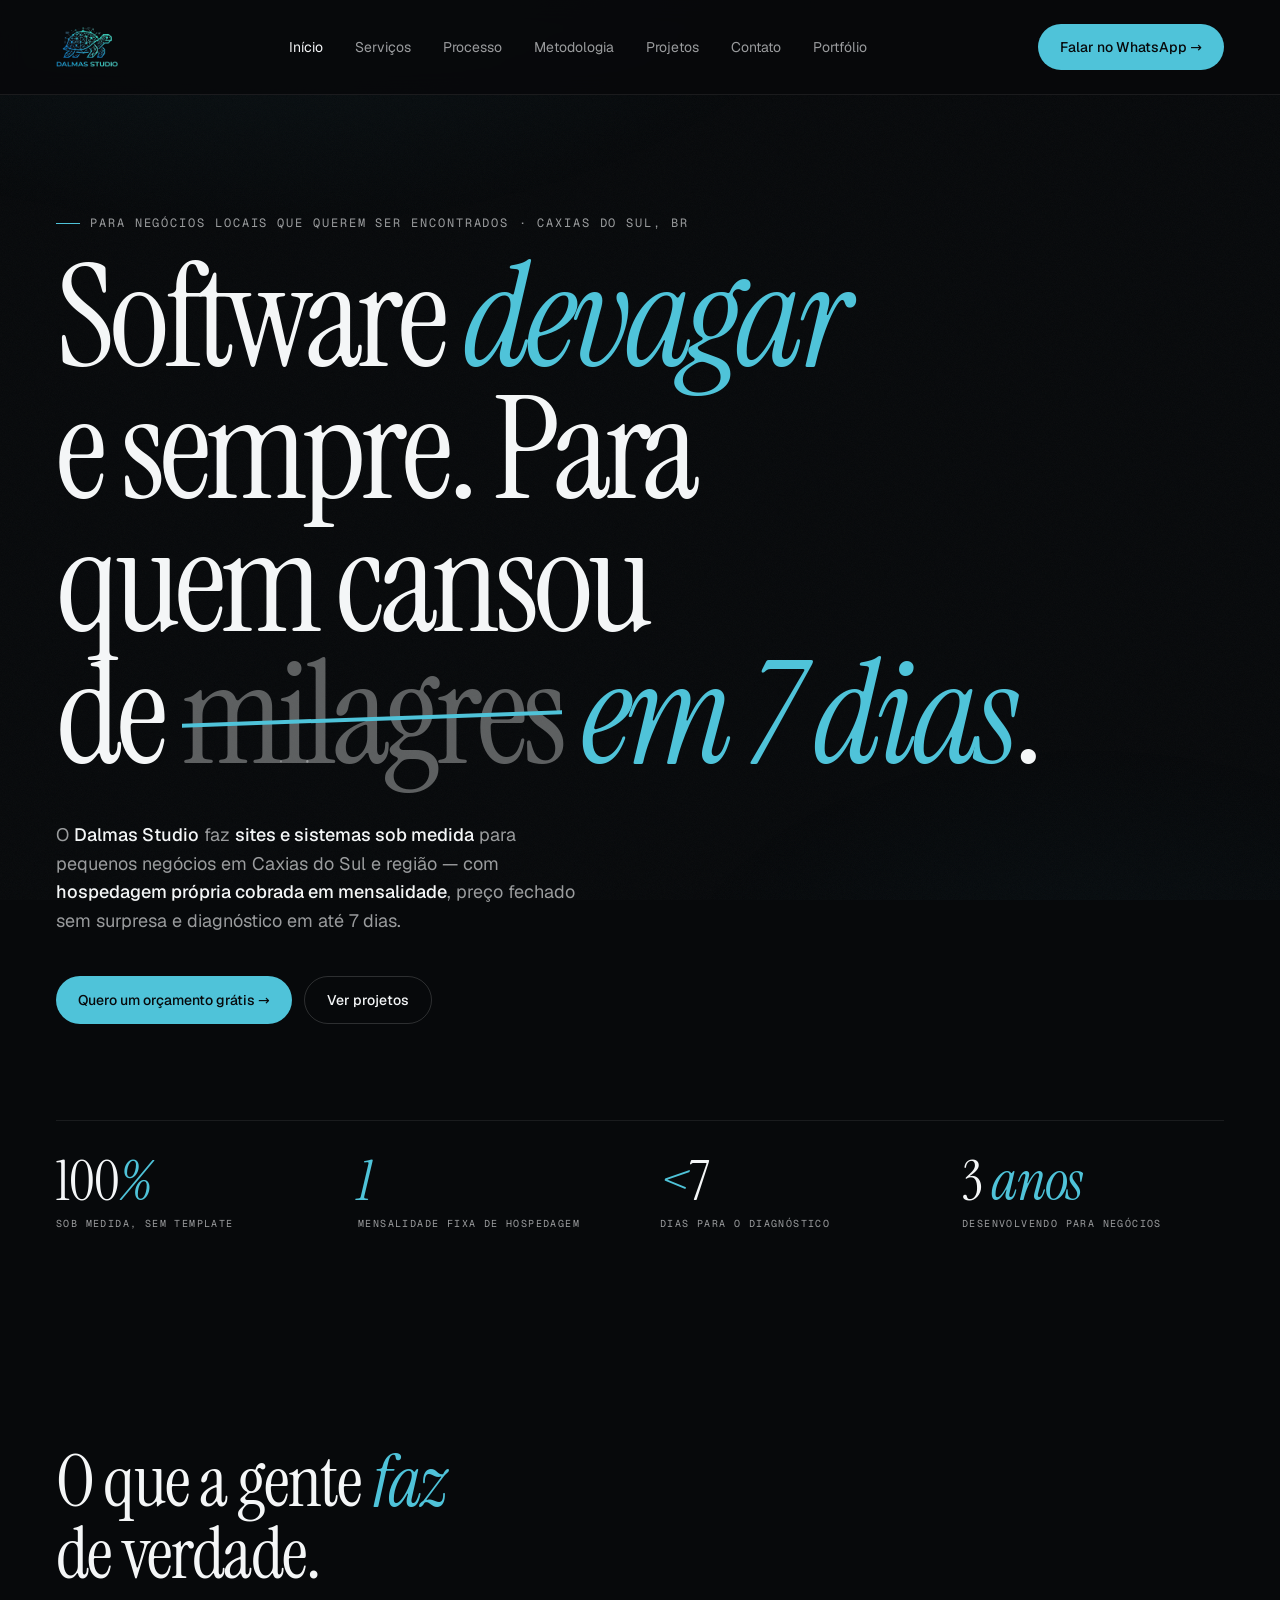
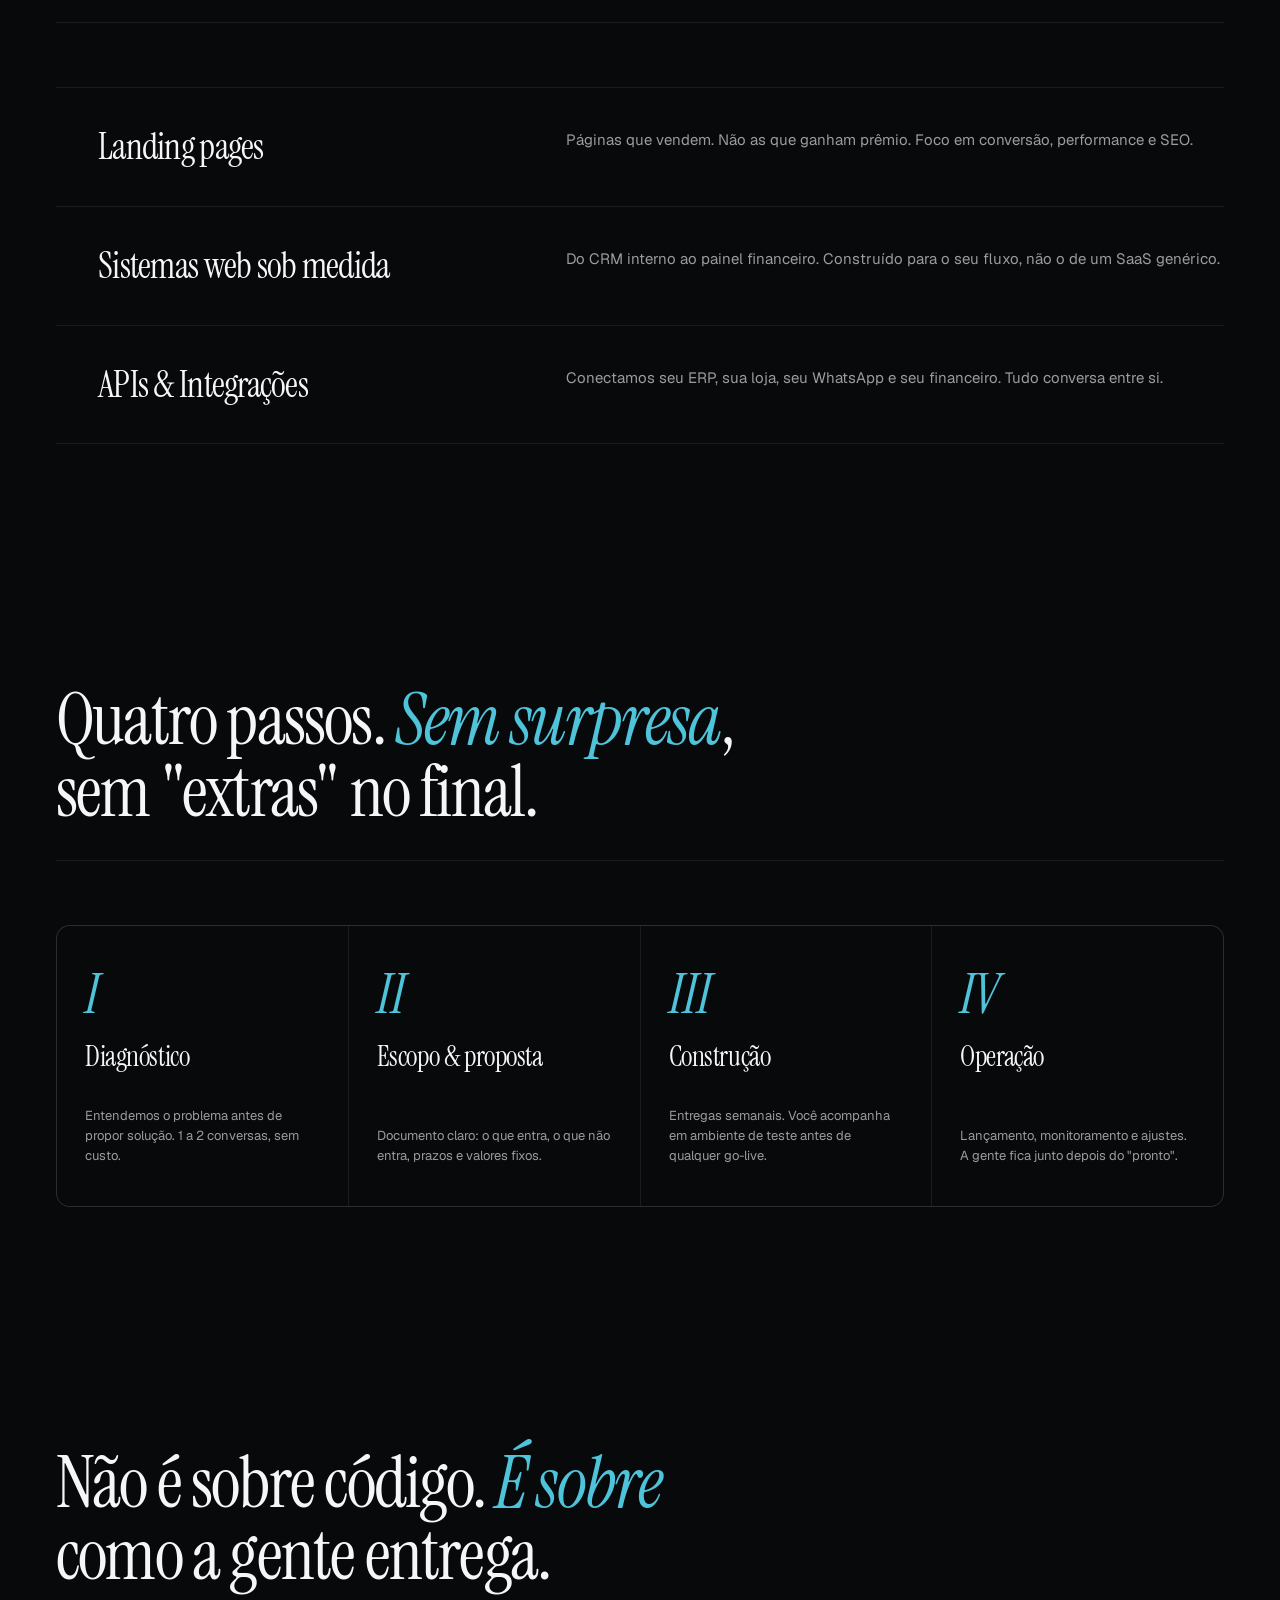
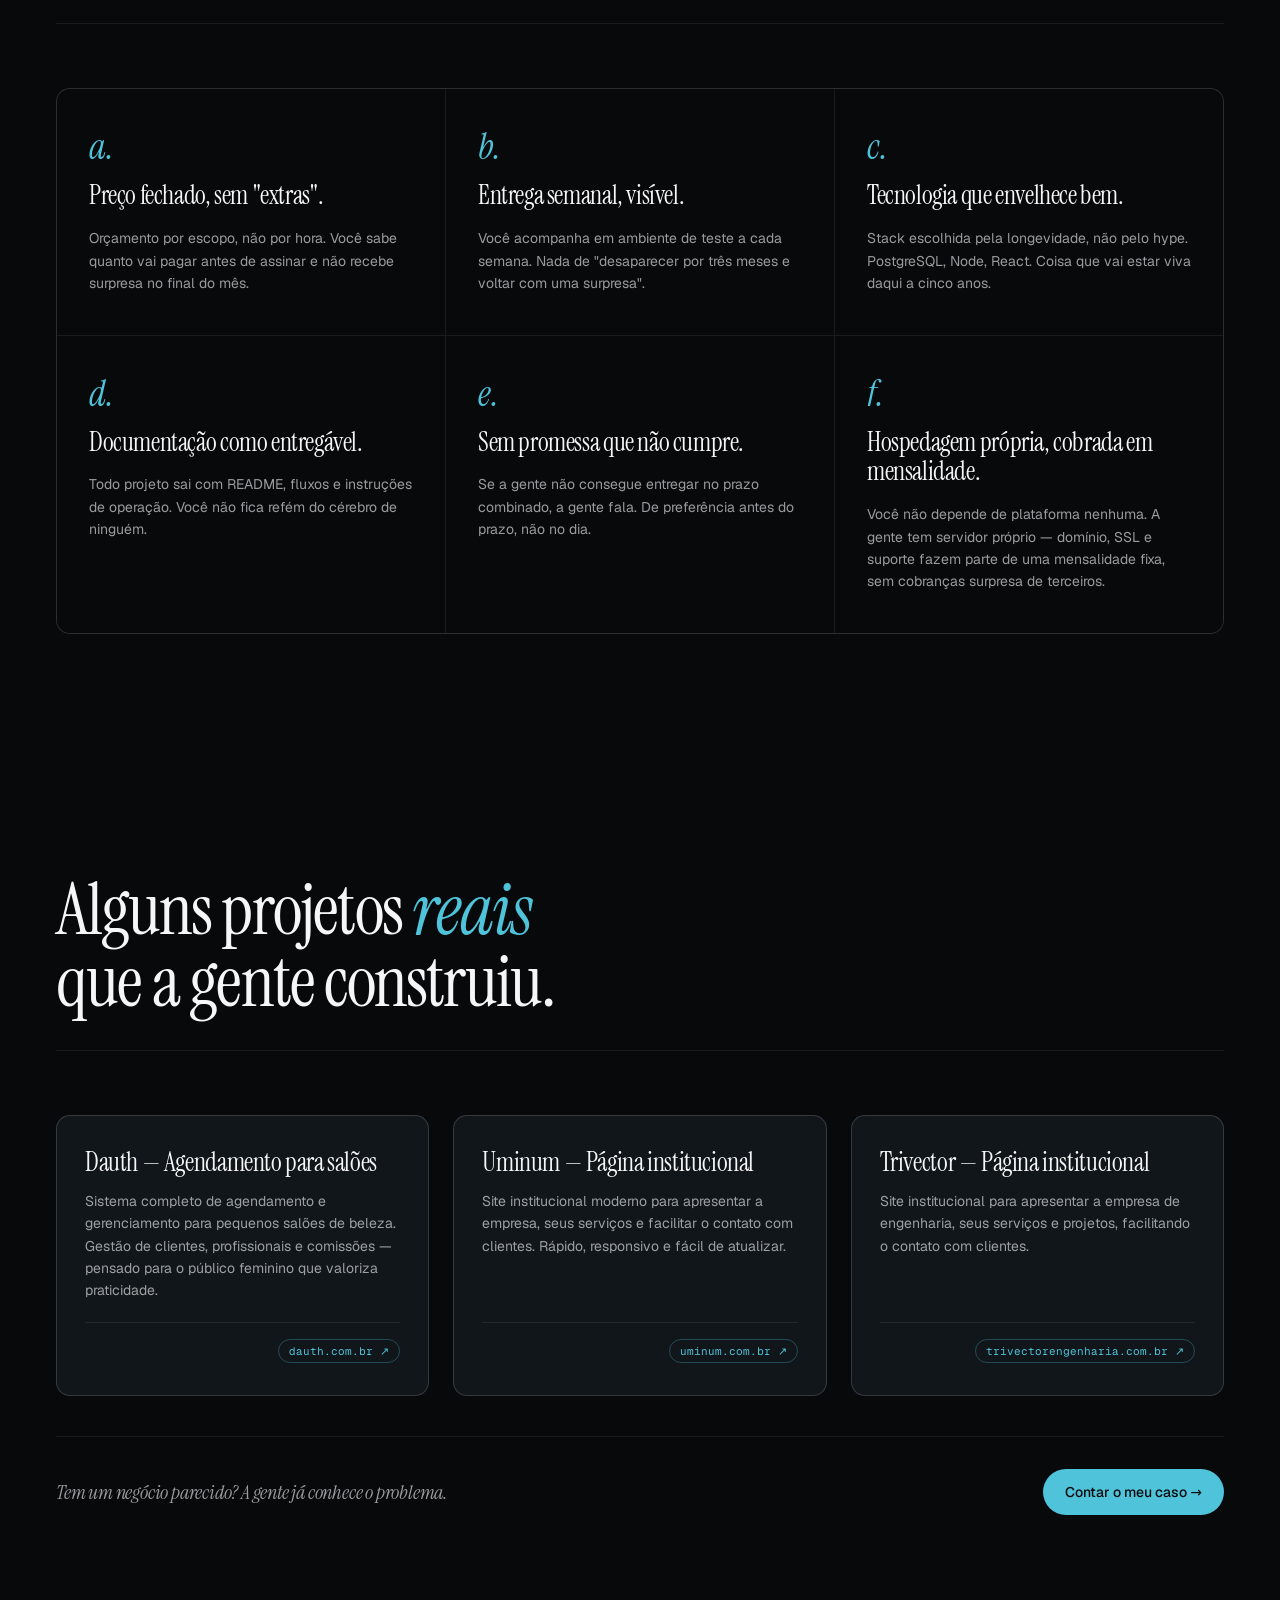
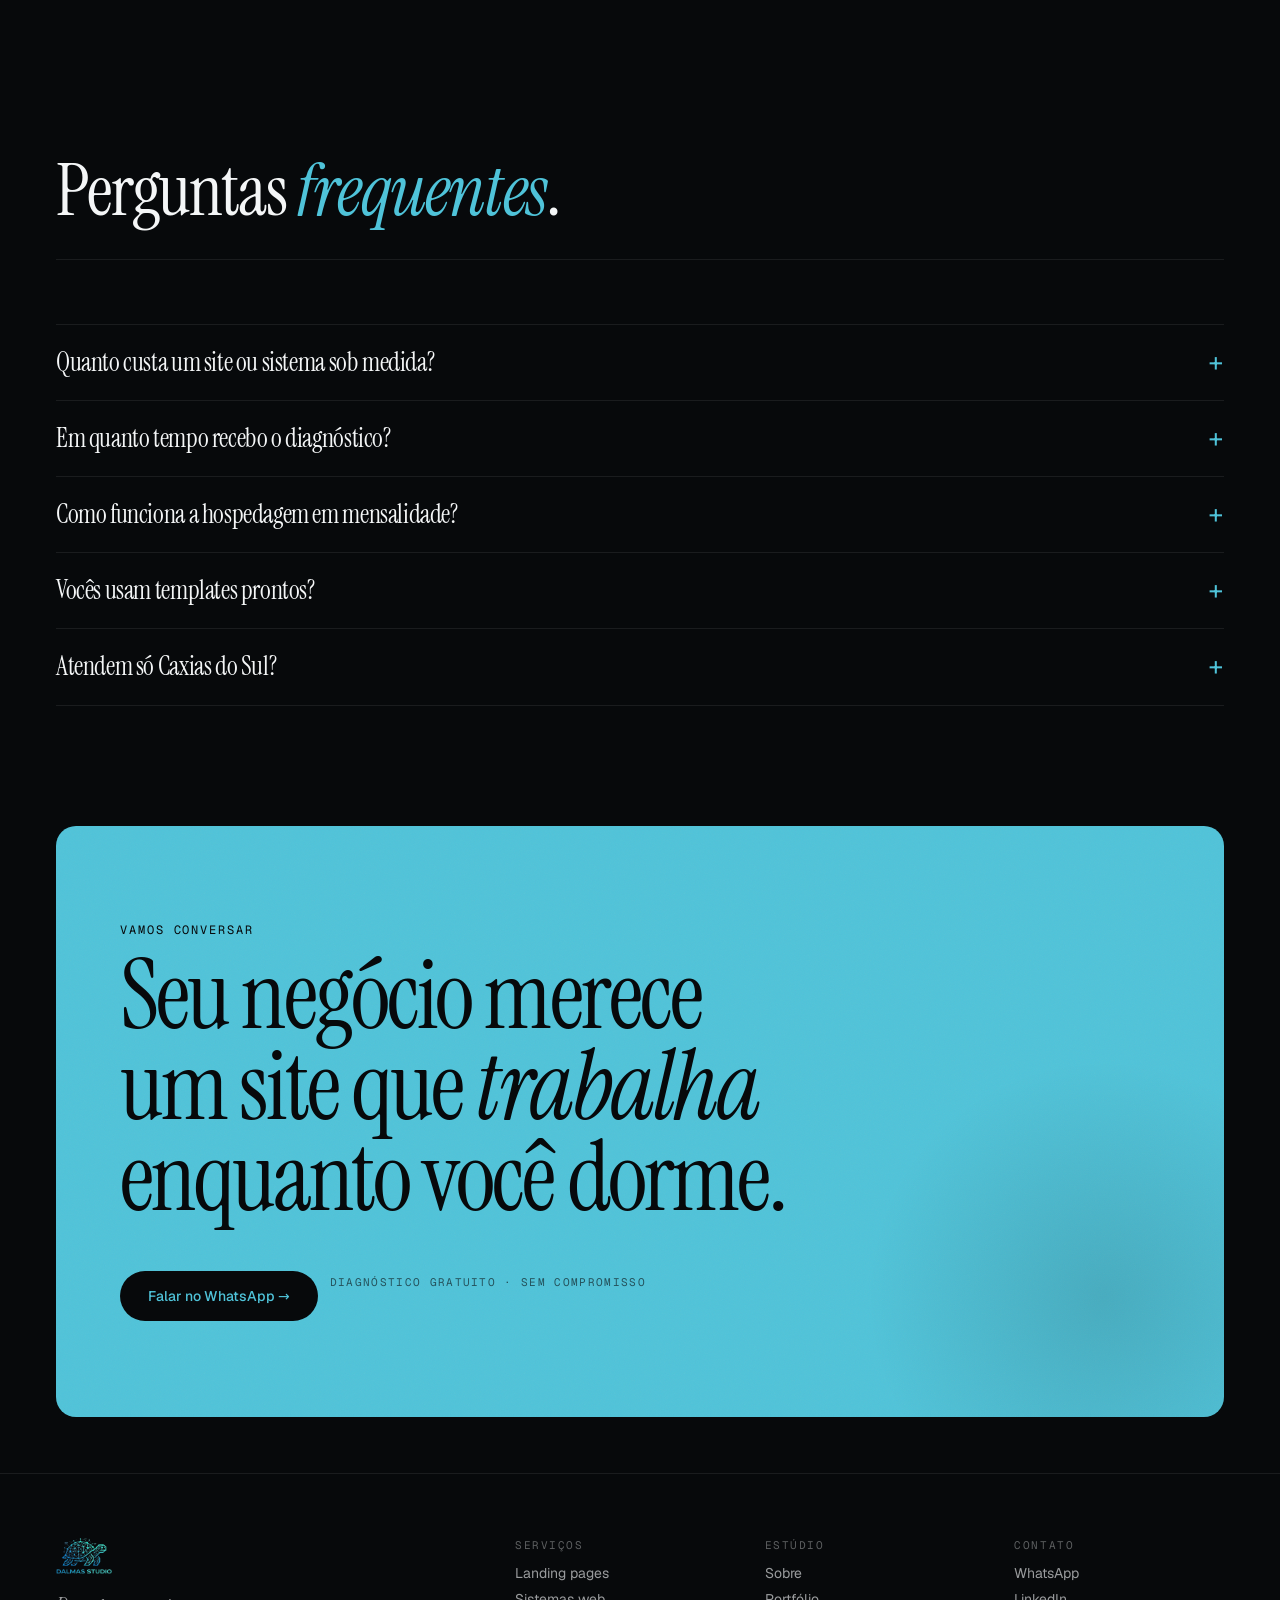
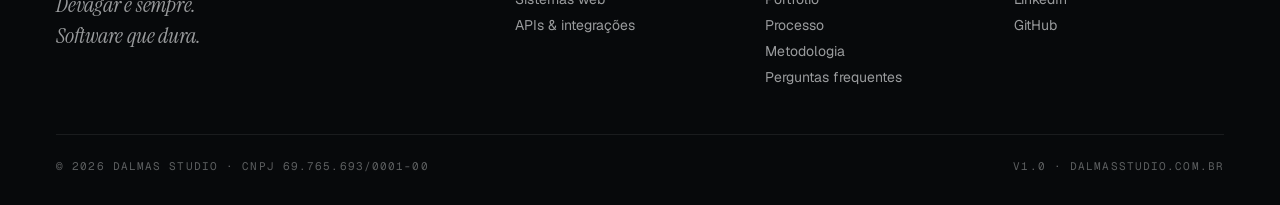
==== commit 87e0b23e: "feat: add cnpj" ====
--- a/index.html
+++ b/index.html
@@ -45,6 +45,7 @@
     "@context": "https://schema.org",
     "@type": "ProfessionalService",
     "name": "Dalmas Studio",
+    "taxID": "69.765.693/0001-00",
     "url": "https://dalmasstudio.com.br",
     "logo": "https://dalmasstudio.com.br/public/logo-dalmas-full.png",
     "image": "https://dalmasstudio.com.br/public/logo-dalmas-full.png",
@@ -856,24 +857,6 @@
       border-top: 1px solid var(--line);
     }
 
-    .proj-badge {
-      display: flex;
-      gap: 8px;
-      flex-wrap: wrap;
-    }
-
-    .badge-hosting {
-      font-family: var(--font-mono);
-      font-size: 10px;
-      letter-spacing: 0.12em;
-      text-transform: uppercase;
-      padding: 4px 10px;
-      border-radius: var(--r-pill);
-      background: var(--shell-glow);
-      color: var(--shell);
-      border: 1px solid rgba(79, 195, 217, 0.3);
-    }
-
     .proj-name {
       font-family: var(--font-display);
       font-size: 22px;
@@ -1499,9 +1482,6 @@
 
       <div class="proj-card">
         <div class="proj-card-top">
-          <div class="proj-badge">
-            <span class="badge-hosting">Hospedagem própria (mensalidade)</span>
-          </div>
           <h3 class="proj-name">Dauth — Agendamento para salões</h3>
           <p class="proj-desc">Sistema completo de agendamento e gerenciamento para pequenos salões de beleza. Gestão de clientes, profissionais e comissões — pensado para o público feminino que valoriza praticidade.</p>
         </div>
@@ -1514,9 +1494,6 @@
 
       <div class="proj-card">
         <div class="proj-card-top">
-          <div class="proj-badge">
-            <span class="badge-hosting">Hospedagem própria (mensalidade)</span>
-          </div>
           <h3 class="proj-name">Uminum — Página institucional</h3>
           <p class="proj-desc">Site institucional moderno para apresentar a empresa, seus serviços e facilitar o contato com clientes. Rápido, responsivo e fácil de atualizar.</p>
         </div>
@@ -1529,9 +1506,6 @@
 
       <div class="proj-card">
         <div class="proj-card-top">
-          <div class="proj-badge">
-            <span class="badge-hosting">Hospedagem própria (mensalidade)</span>
-          </div>
           <h3 class="proj-name">Trivector — Página institucional</h3>
           <p class="proj-desc">Site institucional para apresentar a empresa de engenharia, seus serviços e projetos, facilitando o contato com clientes.</p>
         </div>
@@ -1630,7 +1604,7 @@
       </div>
     </div>
     <div class="footer-bot">
-      <span>© 2026 Dalmas Studio</span>
+      <span>© 2026 Dalmas Studio · CNPJ 69.765.693/0001-00</span>
       <span>v1.0 · dalmasstudio.com.br</span>
     </div>
   </footer>
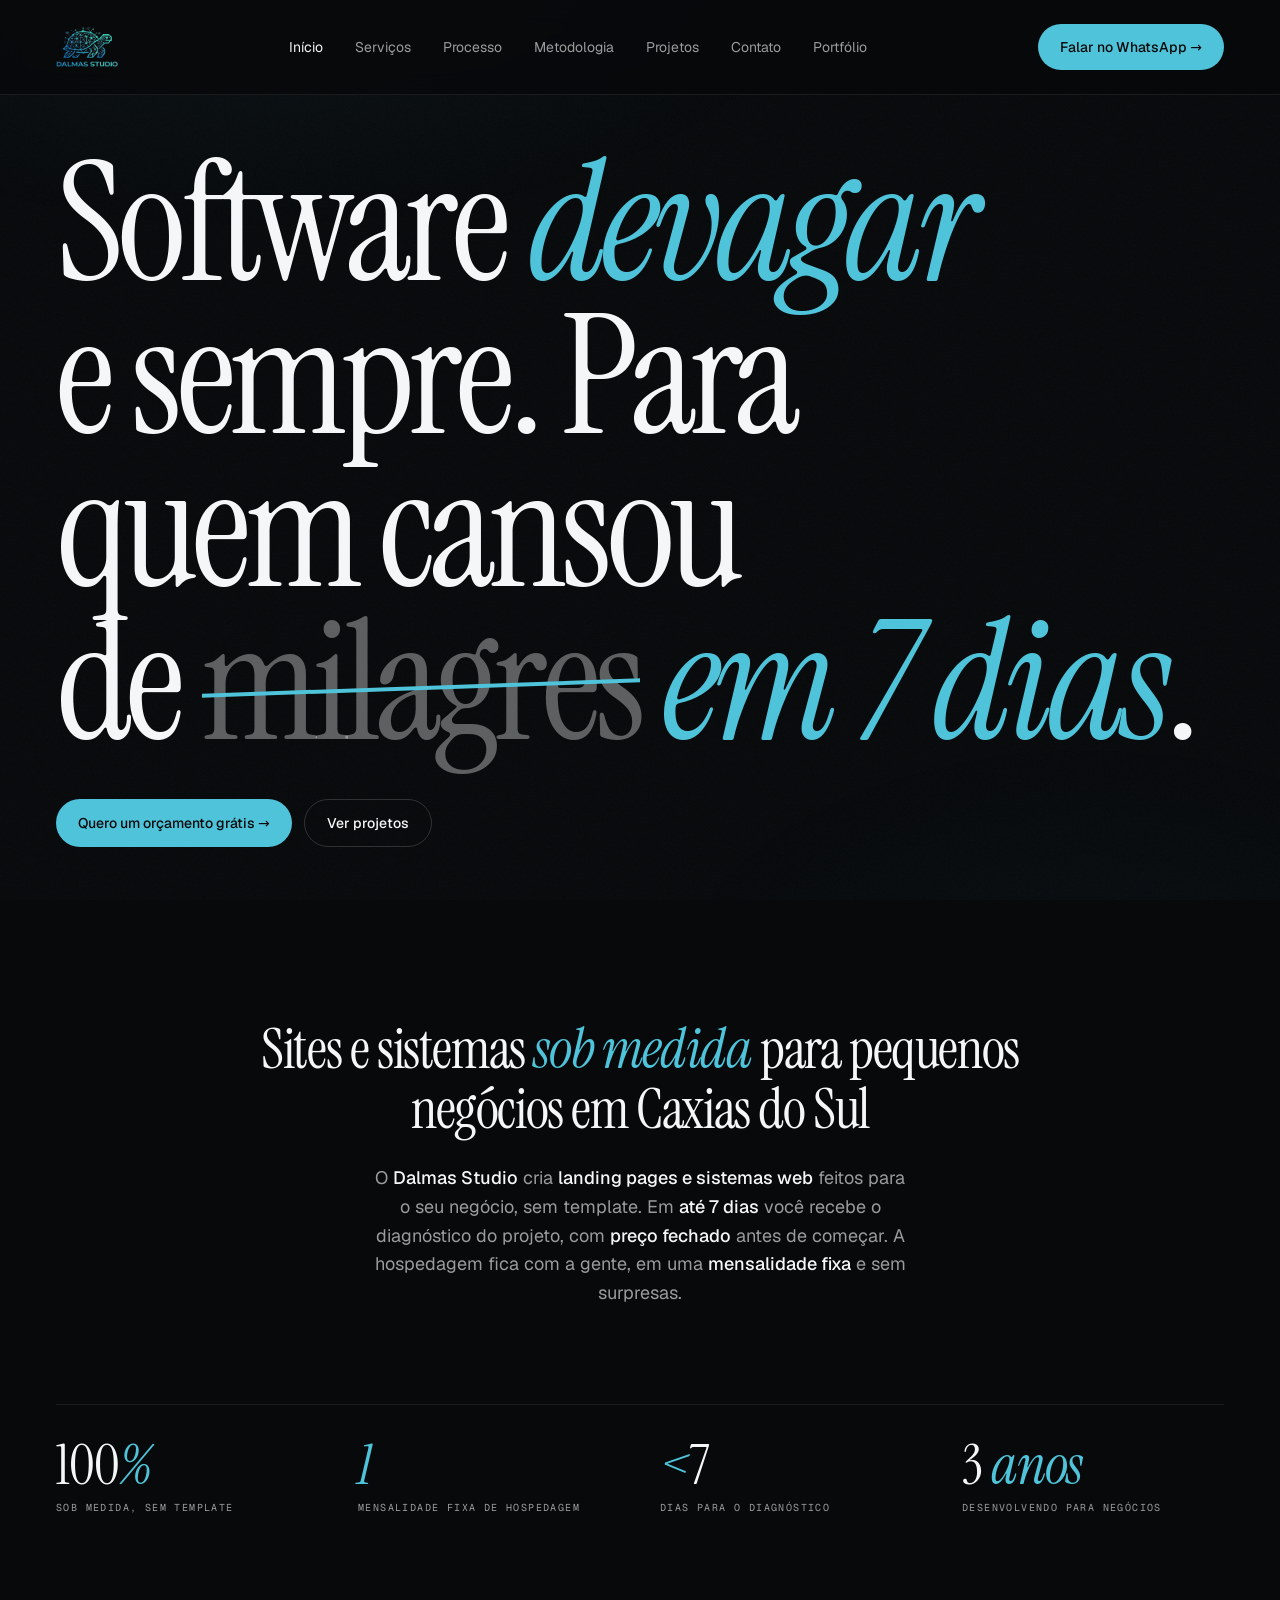
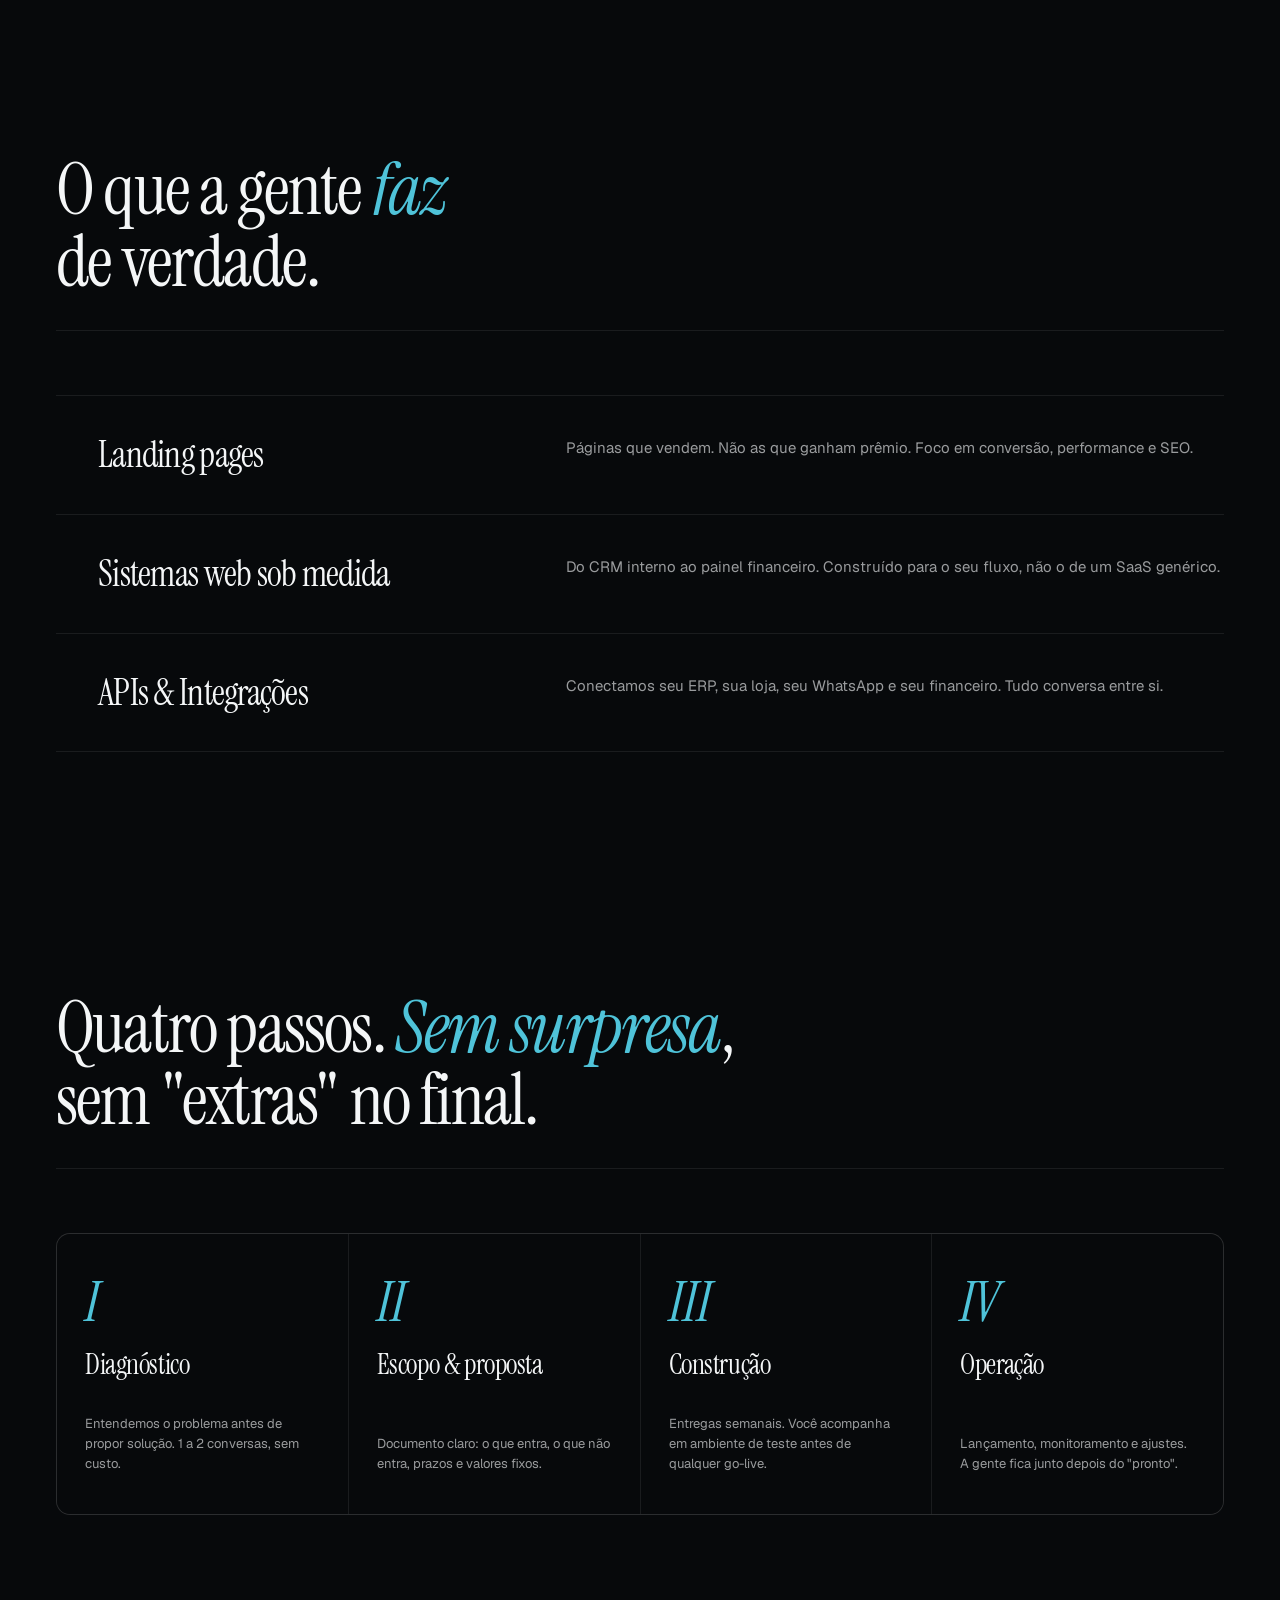
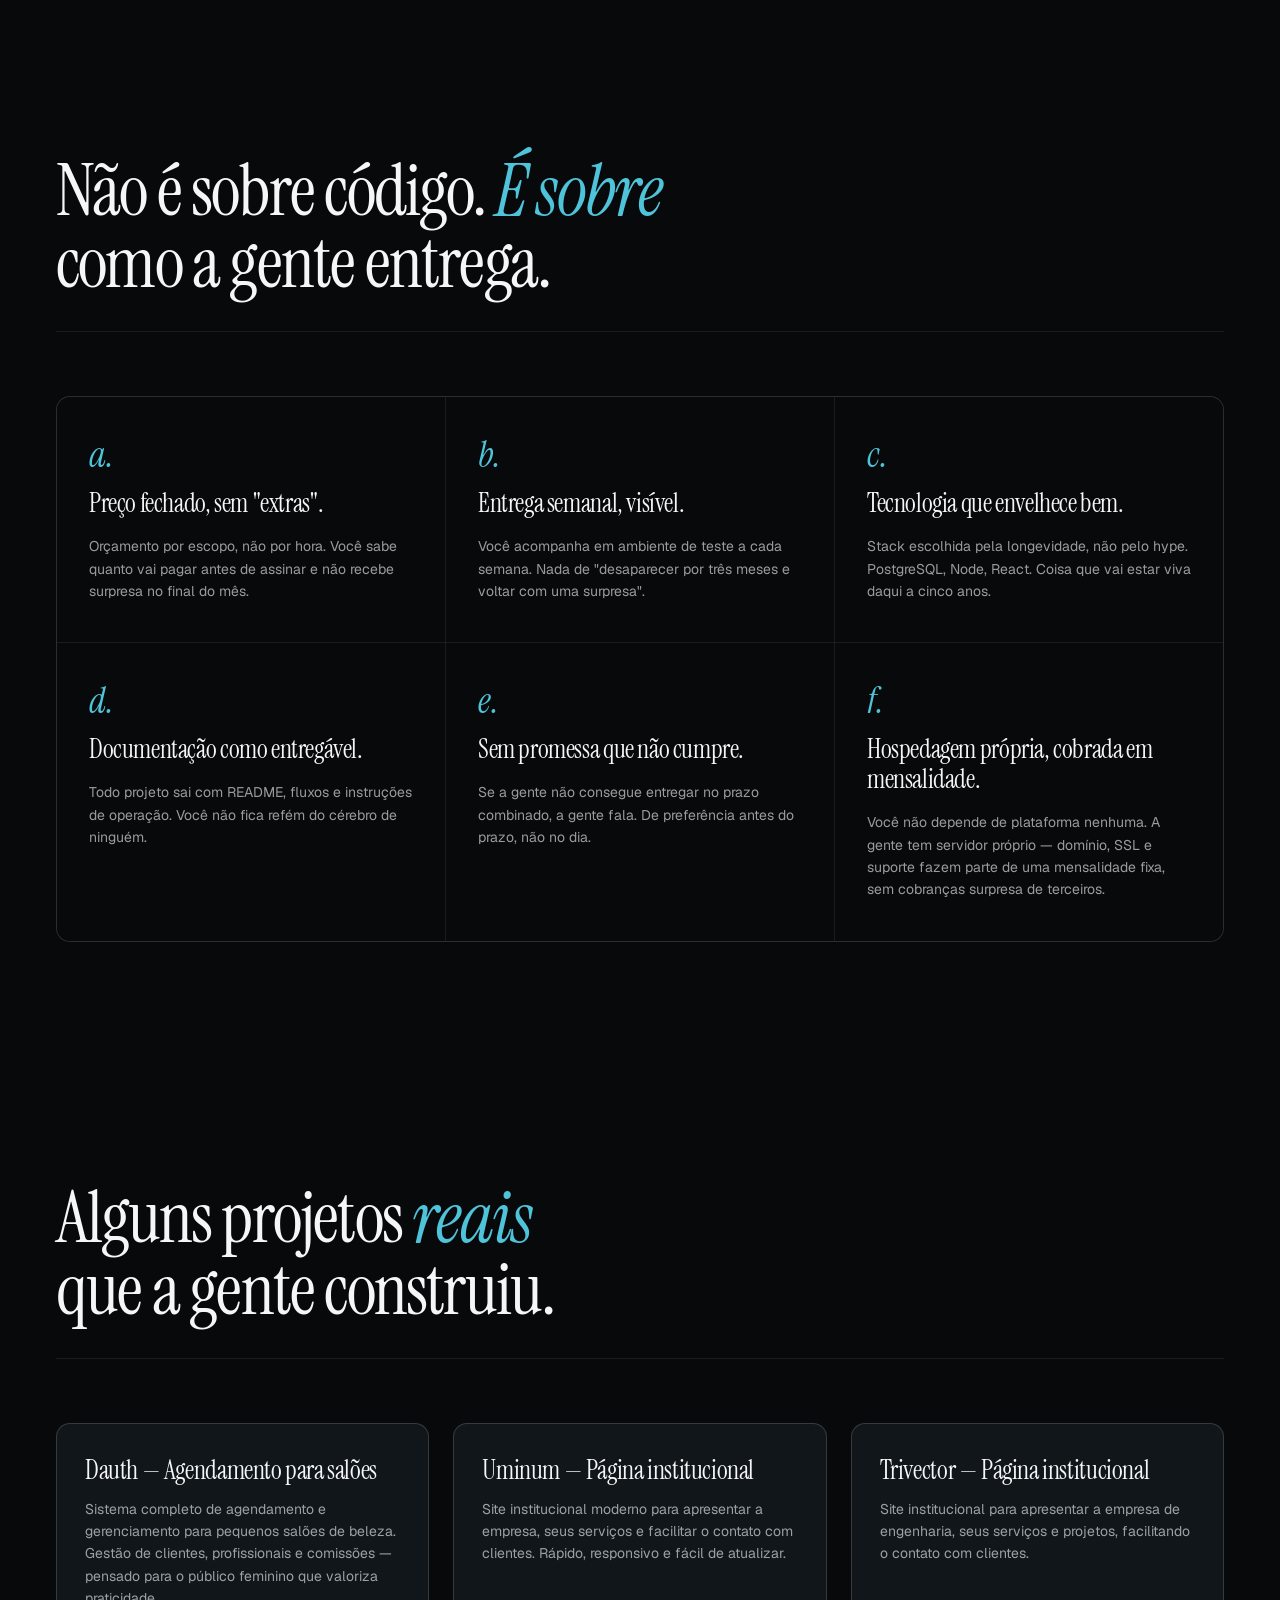
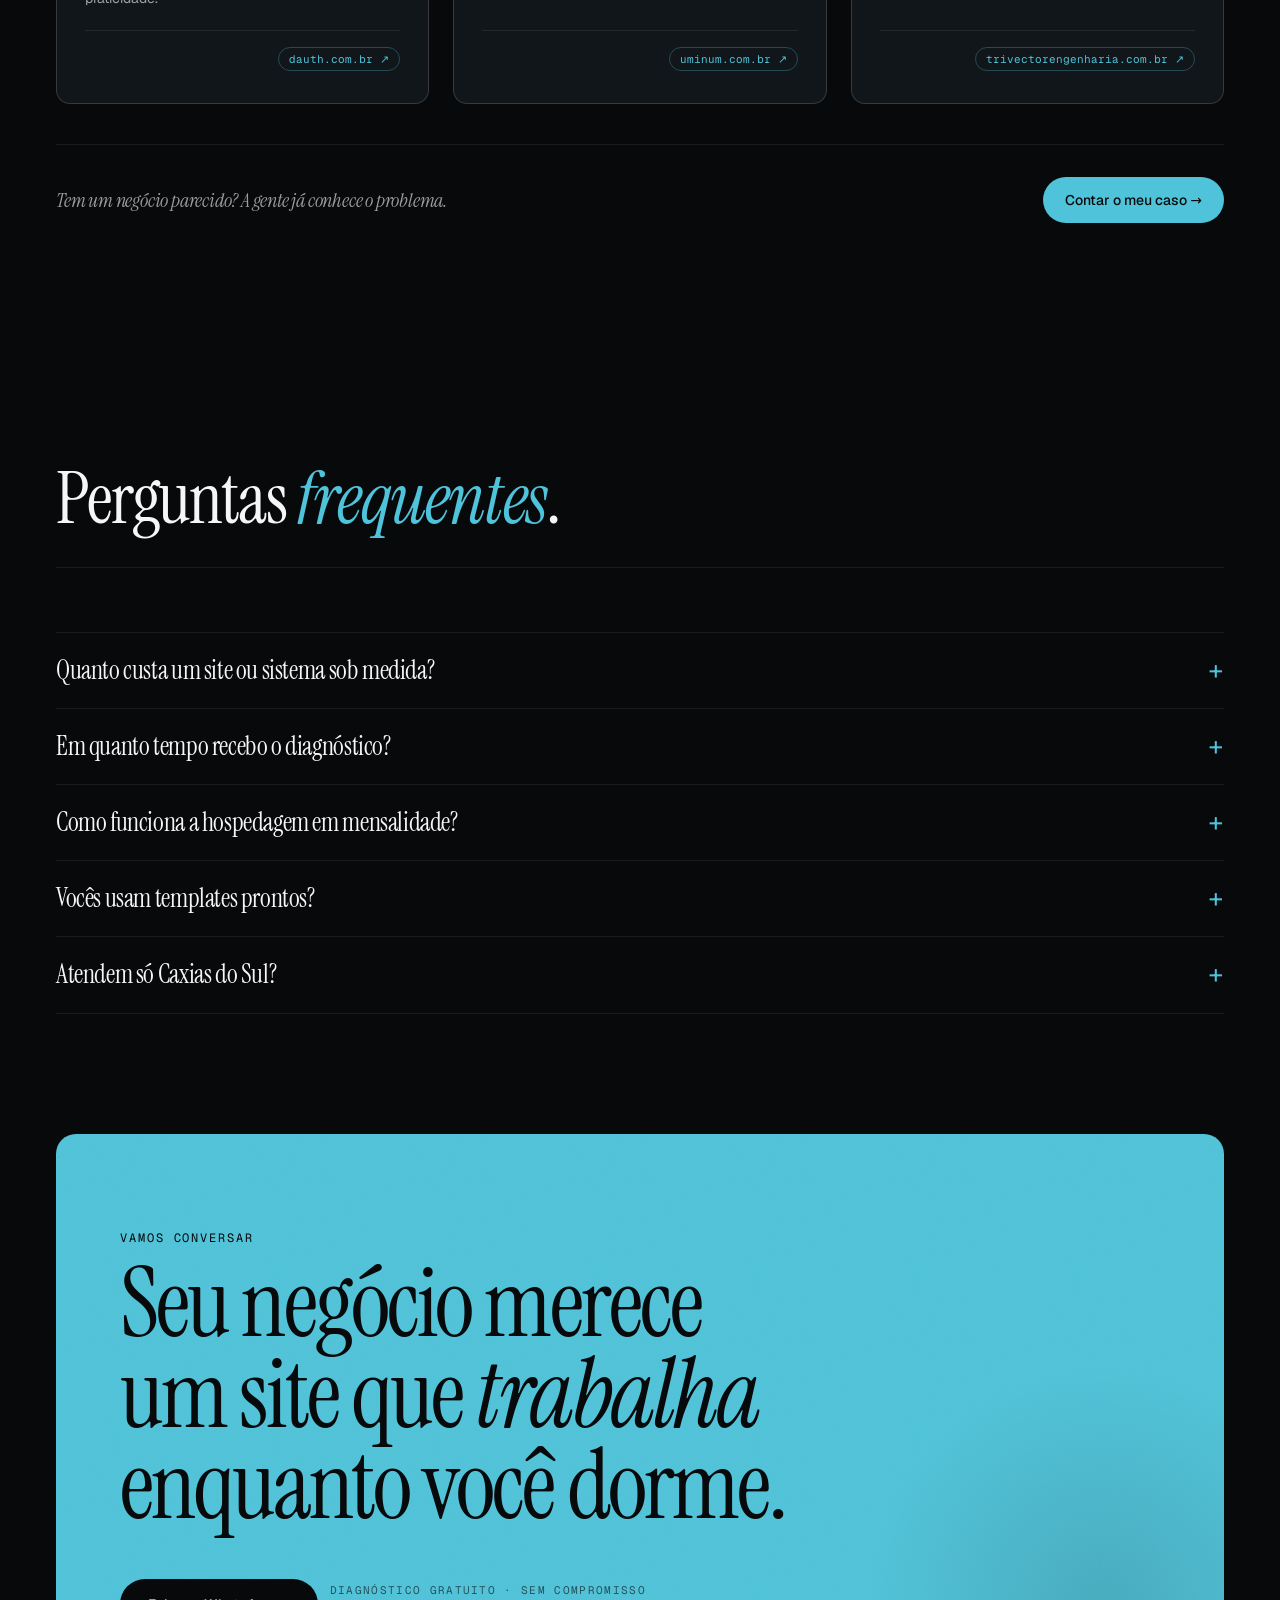
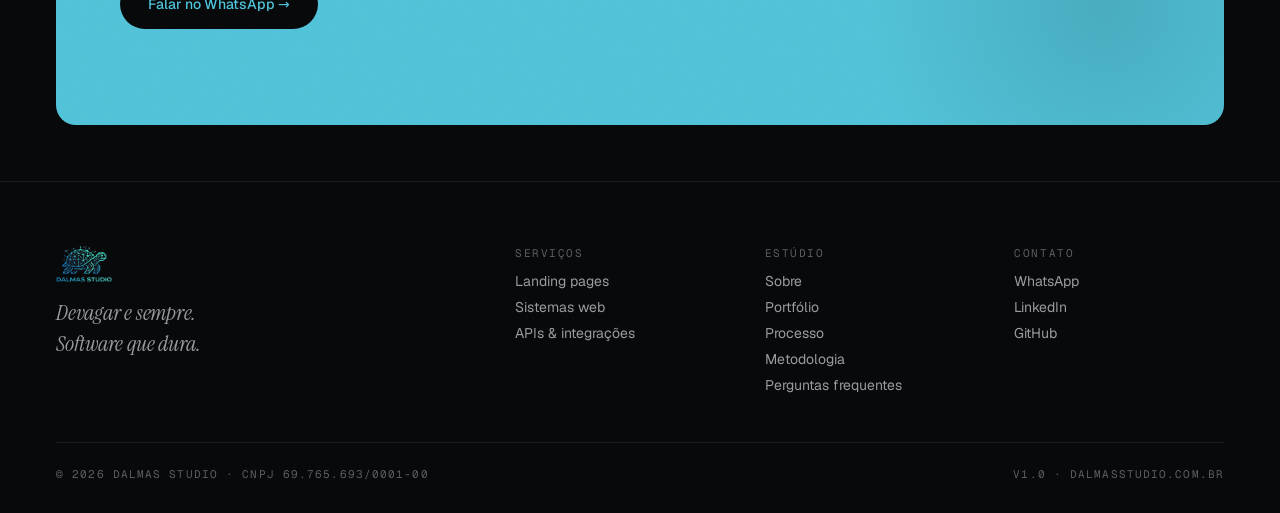
==== commit ad99e1a4: "refactor: rebrand in hero page and description og" ====
--- a/index.html
+++ b/index.html
@@ -6,7 +6,7 @@
   <meta name="viewport" content="width=device-width, initial-scale=1.0">
   <title>Criação de Sites e Sistemas em Caxias do Sul | Dalmas Studio</title>
   <meta name="description"
-    content="Sites, landing pages e sistemas sob medida para pequenos negócios em Caxias do Sul. Preço fixo, hospedagem inclusa e diagnóstico em até 7 dias.">
+    content="Sites, landing pages e sistemas sob medida para pequenos negócios em Caxias do Sul. Preço fixo, hospedagem com mensalidade fixa e diagnóstico em até 7 dias.">
   <meta name="author" content="Dalmas Studio">
   <meta name="robots" content="index, follow">
   <link rel="canonical" href="https://dalmasstudio.com.br/">
@@ -16,7 +16,7 @@
   <meta property="og:url" content="https://dalmasstudio.com.br/">
   <meta property="og:title" content="Criação de Sites e Sistemas em Caxias do Sul | Dalmas Studio">
   <meta property="og:description"
-    content="Landing pages e sistemas sob medida para salões, clínicas e lojas. Preço fixo, hospedagem própria via mensalidade, diagnóstico em até 7 dias.">
+    content="Sites, landing pages e sistemas sob medida para o seu negócio. Preço fechado, hospedagem com mensalidade fixa e diagnóstico em até 7 dias.">
   <meta property="og:image" content="https://dalmasstudio.com.br/public/og-image.png">
   <meta property="og:image:width" content="1200">
   <meta property="og:image:height" content="630">
@@ -28,7 +28,7 @@
   <meta name="twitter:card" content="summary_large_image">
   <meta name="twitter:title" content="Criação de Sites e Sistemas em Caxias do Sul | Dalmas Studio">
   <meta name="twitter:description"
-    content="Landing pages e sistemas sob medida para salões, clínicas e lojas. Preço fixo, hospedagem própria via mensalidade, diagnóstico em até 7 dias.">
+    content="Sites, landing pages e sistemas sob medida para o seu negócio. Preço fechado, hospedagem com mensalidade fixa e diagnóstico em até 7 dias.">
   <meta name="twitter:image" content="https://dalmasstudio.com.br/public/og-image.png">
 
   <!-- Favicon -->
@@ -49,7 +49,7 @@
     "url": "https://dalmasstudio.com.br",
     "logo": "https://dalmasstudio.com.br/public/logo-dalmas-full.png",
     "image": "https://dalmasstudio.com.br/public/logo-dalmas-full.png",
-    "description": "Estúdio de desenvolvimento web especializado em landing pages e sistemas sob medida para pequenos negócios. Hospedagem inclusa, preço fixo.",
+    "description": "Estúdio de desenvolvimento web especializado em landing pages e sistemas sob medida para pequenos negócios. Hospedagem com mensalidade fixa, preço fechado.",
     "telephone": "+55-54-98409-6156",
     "address": {
       "@type": "PostalAddress",
@@ -338,26 +338,6 @@
       margin: 0 auto;
     }
 
-    .hero-eyebrow {
-      font-family: var(--font-mono);
-      font-size: 11px;
-      letter-spacing: 0.16em;
-      text-transform: uppercase;
-      color: var(--ink-dim);
-      margin-bottom: 20px;
-      display: flex;
-      align-items: center;
-      gap: 10px;
-    }
-
-    .hero-eyebrow::before {
-      content: '';
-      width: 24px;
-      height: 1px;
-      background: var(--shell);
-      flex-shrink: 0;
-    }
-
     .hero h1 {
       font-family: var(--font-display);
       font-size: clamp(48px, 12vw, 144px);
@@ -389,18 +369,6 @@
       transform: skewY(-2deg);
     }
 
-    .hero-sub {
-      margin-top: 28px;
-      font-size: 16px;
-      line-height: 1.6;
-      color: var(--ink-dim);
-    }
-
-    .hero-sub strong {
-      color: var(--ink);
-      font-weight: 500;
-    }
-
     .hero-actions {
       margin-top: 32px;
       display: flex;
@@ -410,6 +378,44 @@
 
     .hero-actions .btn {
       justify-content: center;
+    }
+
+    /* ─── Apresentação (texto que saiu do hero) ─── */
+    .intro {
+      padding-top: 0;
+    }
+
+    .hero-sub {
+      font-size: 16px;
+      line-height: 1.6;
+      color: var(--ink-dim);
+      margin: 0;
+    }
+
+    .intro-title {
+      font-family: var(--font-display);
+      font-size: clamp(28px, 4.5vw, 56px);
+      line-height: 1.08;
+      letter-spacing: -0.025em;
+      font-weight: 400;
+      text-align: center;
+      max-width: 900px;
+      margin: 0 auto 24px;
+    }
+
+    .intro-title em {
+      font-style: italic;
+      color: var(--shell);
+    }
+
+    .intro .hero-sub {
+      margin: 0 auto;
+      text-align: center;
+    }
+
+    .hero-sub strong {
+      color: var(--ink);
+      font-weight: 500;
     }
 
     .hero-meta {
@@ -477,13 +483,8 @@
         padding: 120px 56px 96px;
       }
 
-      .hero-eyebrow {
-        font-size: 12px;
-      }
-
       .hero-sub {
         font-size: 18px;
-        margin-top: 40px;
       }
 
       .hero-actions {
@@ -503,6 +504,29 @@
 
       .hero .strike::after {
         height: 4px;
+      }
+    }
+
+    /* Desktop: hero ocupa 100% da primeira dobra (viewport − nav de 96px).
+       268px = nav 96 + padding 2×40 + botões ~92; 3.68 = 4 linhas × line-height .92 */
+    @media (min-width: 1024px) and (min-height: 560px) {
+      .hero {
+        min-height: calc(100vh - 96px);
+        min-height: calc(100svh - 96px);
+        display: flex;
+        flex-direction: column;
+        justify-content: center;
+        padding-top: 40px;
+        padding-bottom: 40px;
+      }
+
+      .hero h1 {
+        font-size: clamp(48px, min(13vw, calc((100vh - 268px) / 3.68)), 240px);
+        font-size: clamp(48px, min(13vw, calc((100svh - 268px) / 3.68)), 240px);
+      }
+
+      .hero-actions {
+        margin-top: 40px;
       }
     }
 
@@ -1225,29 +1249,14 @@
       }
     }
 
-    .hero-eyebrow {
-      animation: fade-up 0.6s cubic-bezier(0.22, 1, 0.36, 1) both;
-      animation-delay: 0.05s;
-    }
-
     .hero h1 {
       animation: fade-up 0.7s cubic-bezier(0.22, 1, 0.36, 1) both;
-      animation-delay: 0.15s;
-    }
-
-    .hero-sub {
-      animation: fade-up 0.7s cubic-bezier(0.22, 1, 0.36, 1) both;
-      animation-delay: 0.28s;
+      animation-delay: 0.1s;
     }
 
     .hero-actions {
       animation: fade-up 0.6s cubic-bezier(0.22, 1, 0.36, 1) both;
-      animation-delay: 0.40s;
-    }
-
-    .hero-meta {
-      animation: fade-in 0.8s ease both;
-      animation-delay: 0.55s;
+      animation-delay: 0.3s;
     }
 
     /* ─── Fundo com grain + gradiente radial ─── */
@@ -1332,20 +1341,24 @@
   <main>
   <!-- Hero -->
   <section class="hero">
-    <div class="hero-eyebrow"><span>Para negócios locais que querem ser encontrados</span> · Caxias do Sul, BR</div>
     <h1>
       Software <em>devagar</em><br>
       e sempre. Para<br>
       quem cansou<br>
       de <span class="strike">milagres</span> <em>em 7 dias</em>.
     </h1>
-    <p class="hero-sub">
-      O <strong>Dalmas Studio</strong> faz <strong>sites e sistemas sob medida</strong> para pequenos negócios em Caxias do Sul e região — com <strong>hospedagem própria cobrada em mensalidade</strong>, preço fechado sem surpresa e diagnóstico em até 7 dias.
-    </p>
     <div class="hero-actions">
       <a href="https://wa.me/5554984096156" target="_blank" rel="noopener" class="btn btn-primary">Quero um orçamento grátis →</a>
       <a href="#projetos" class="btn btn-ghost">Ver projetos</a>
     </div>
+  </section>
+
+  <!-- Apresentação -->
+  <section class="section intro" id="sobre">
+    <h2 class="intro-title">Sites e sistemas <em>sob medida</em> para pequenos negócios em Caxias do Sul</h2>
+    <p class="hero-sub">
+      O <strong>Dalmas Studio</strong> cria <strong>landing pages e sistemas web</strong> feitos para o seu negócio, sem template. Em <strong>até 7 dias</strong> você recebe o diagnóstico do projeto, com <strong>preço fechado</strong> antes de começar. A hospedagem fica com a gente, em uma <strong>mensalidade fixa</strong> e sem surpresas.
+    </p>
 
     <div class="hero-meta">
       <div class="item">
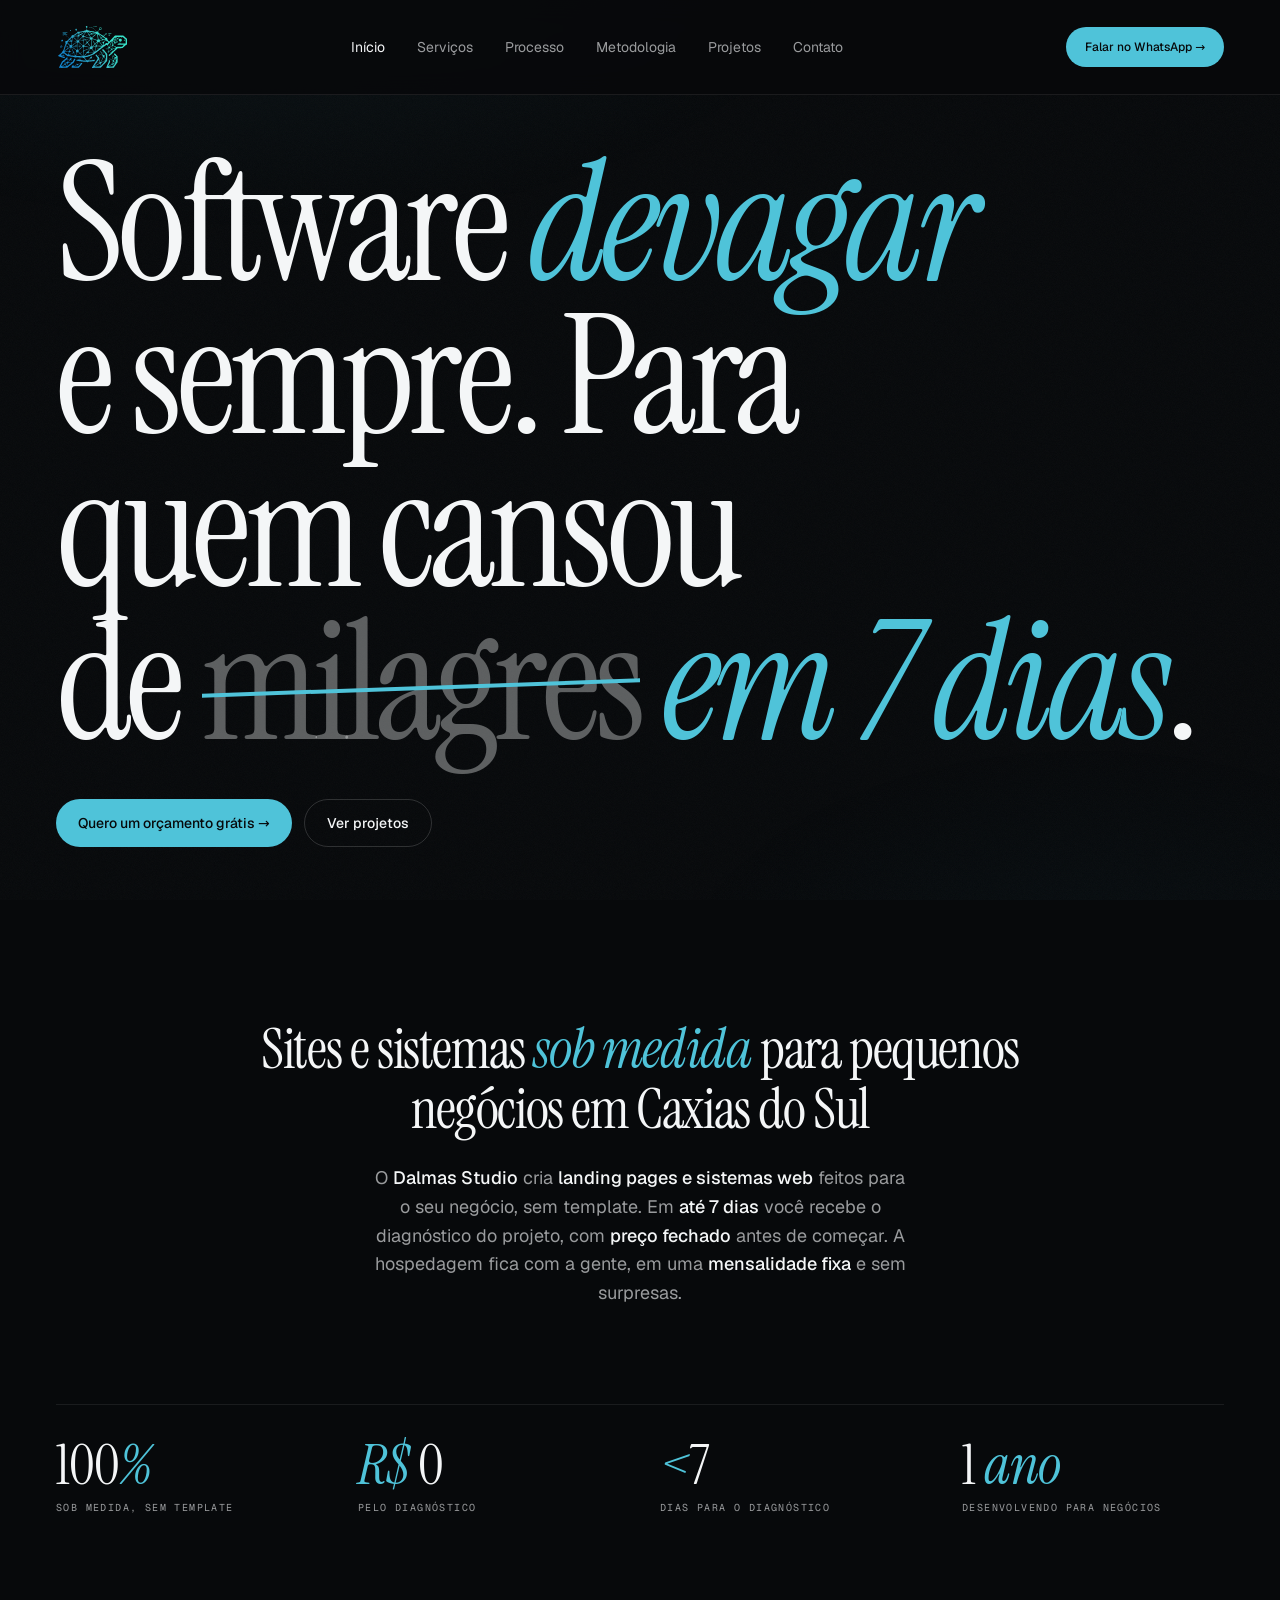
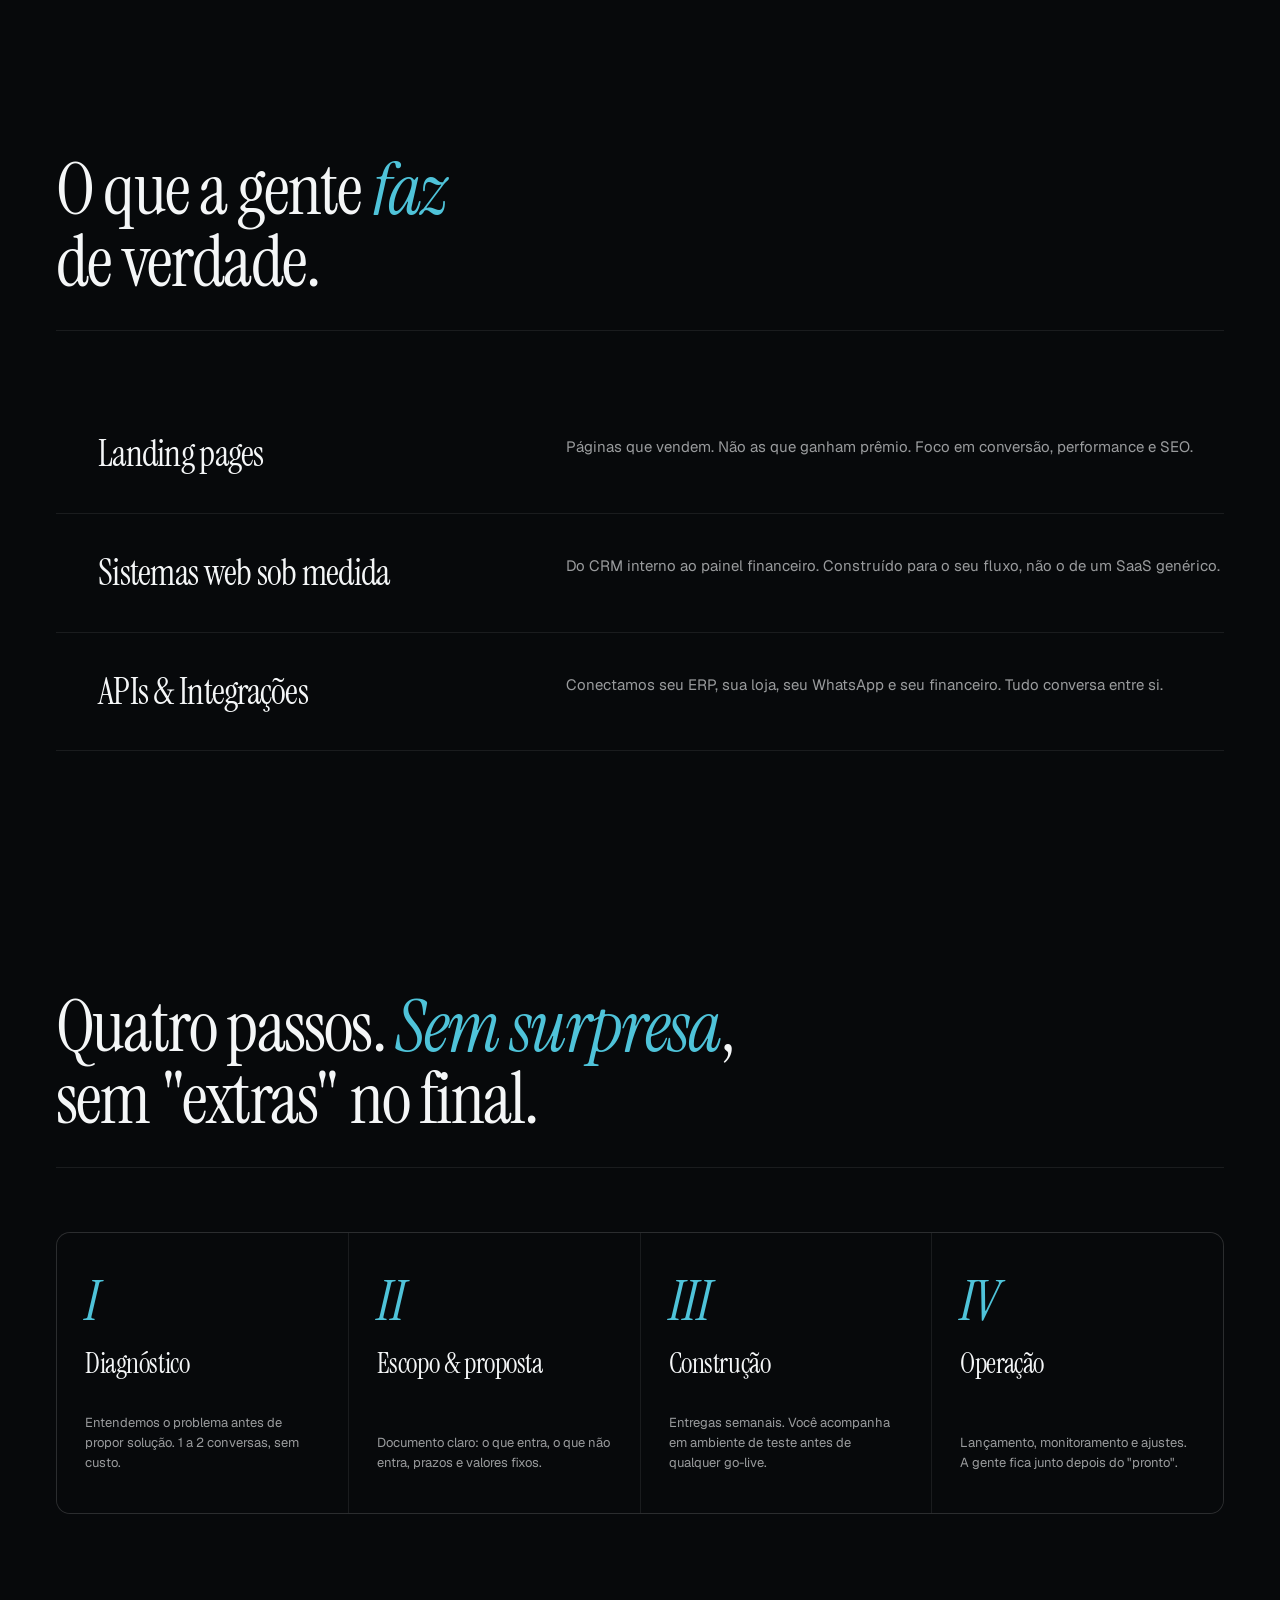
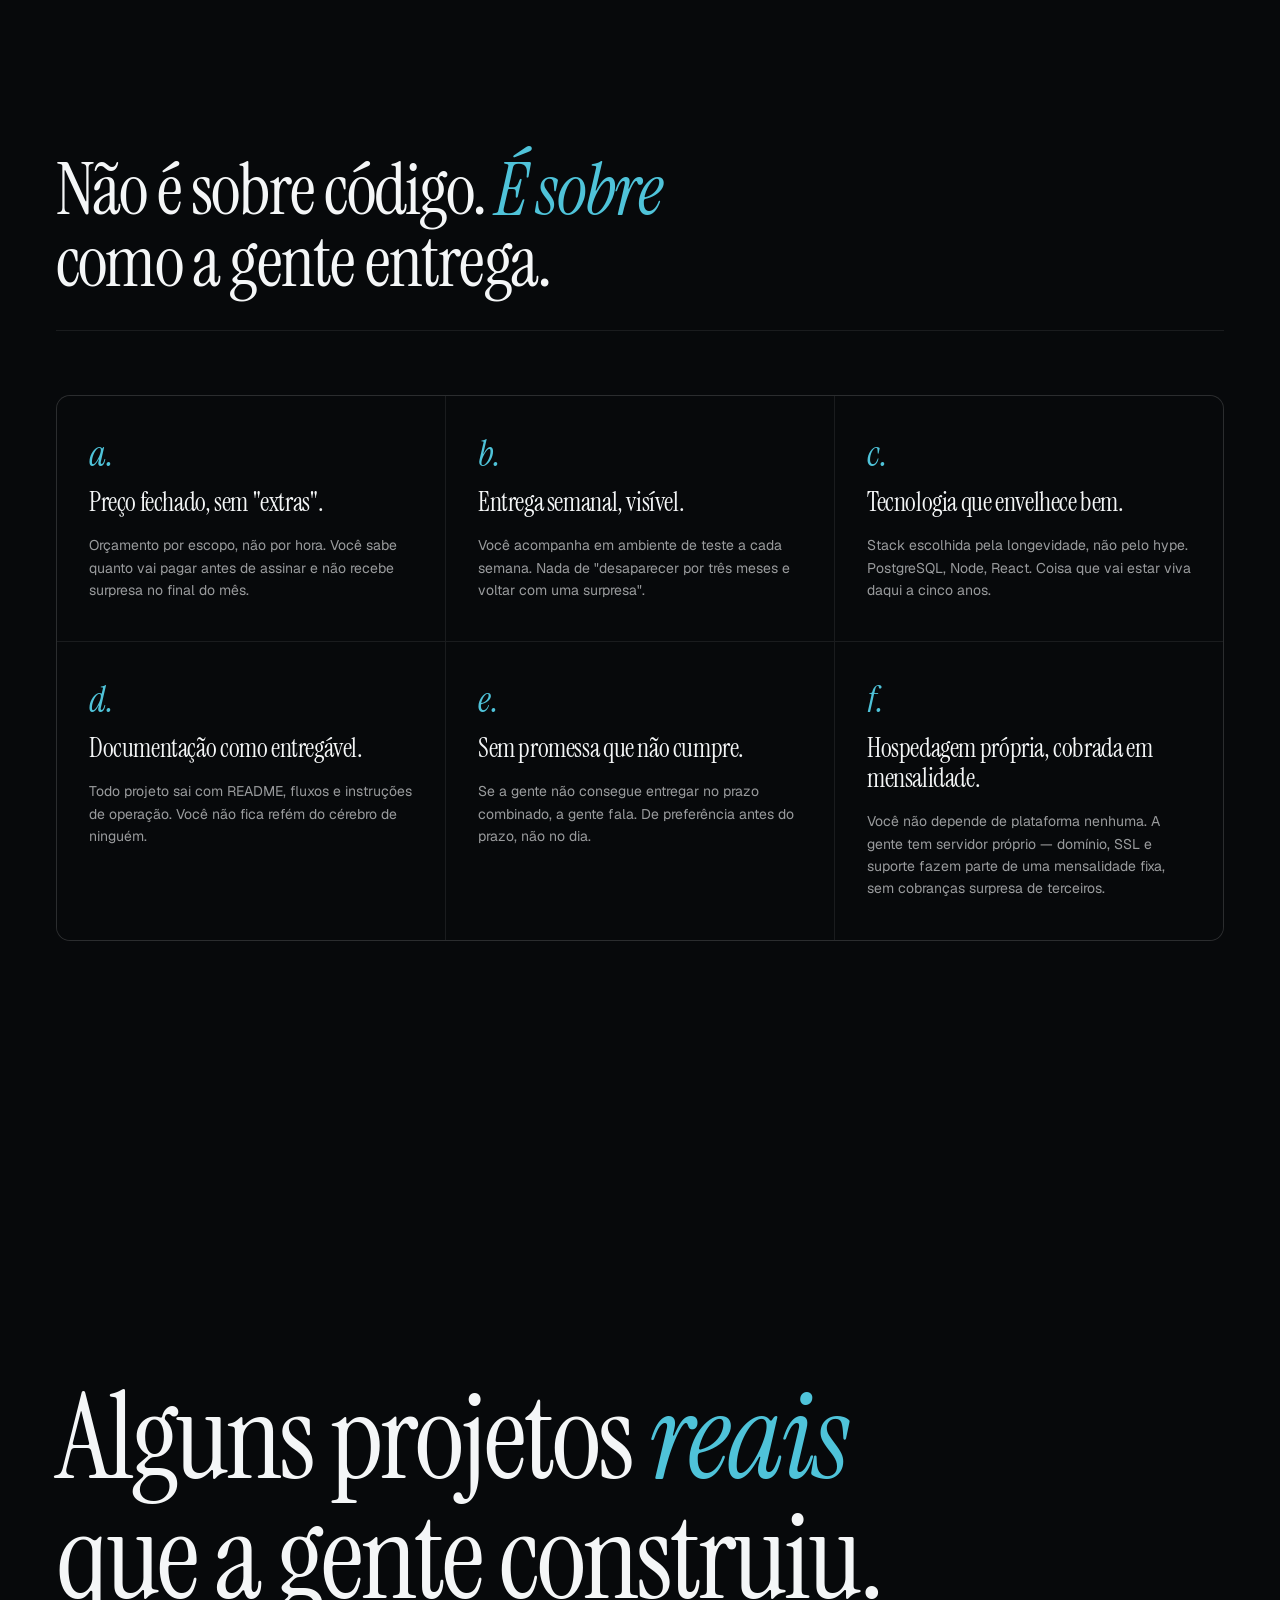
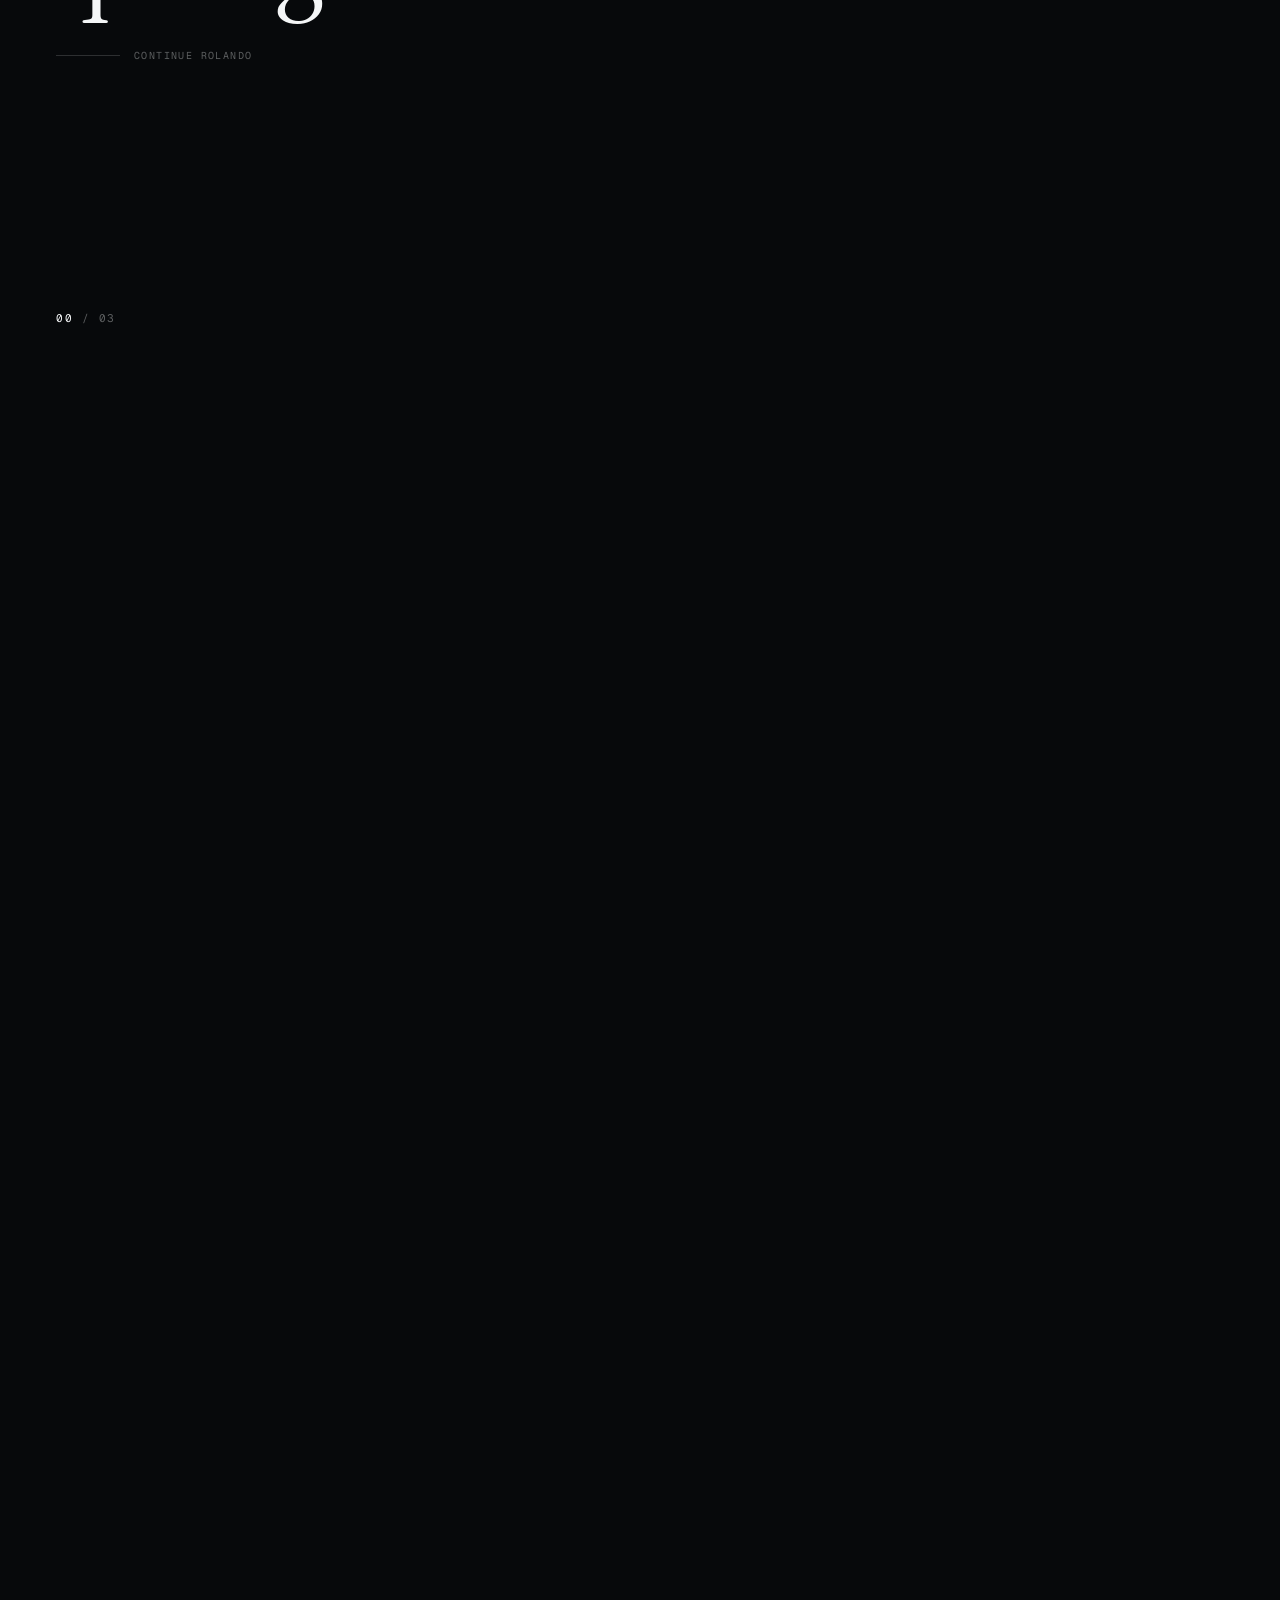
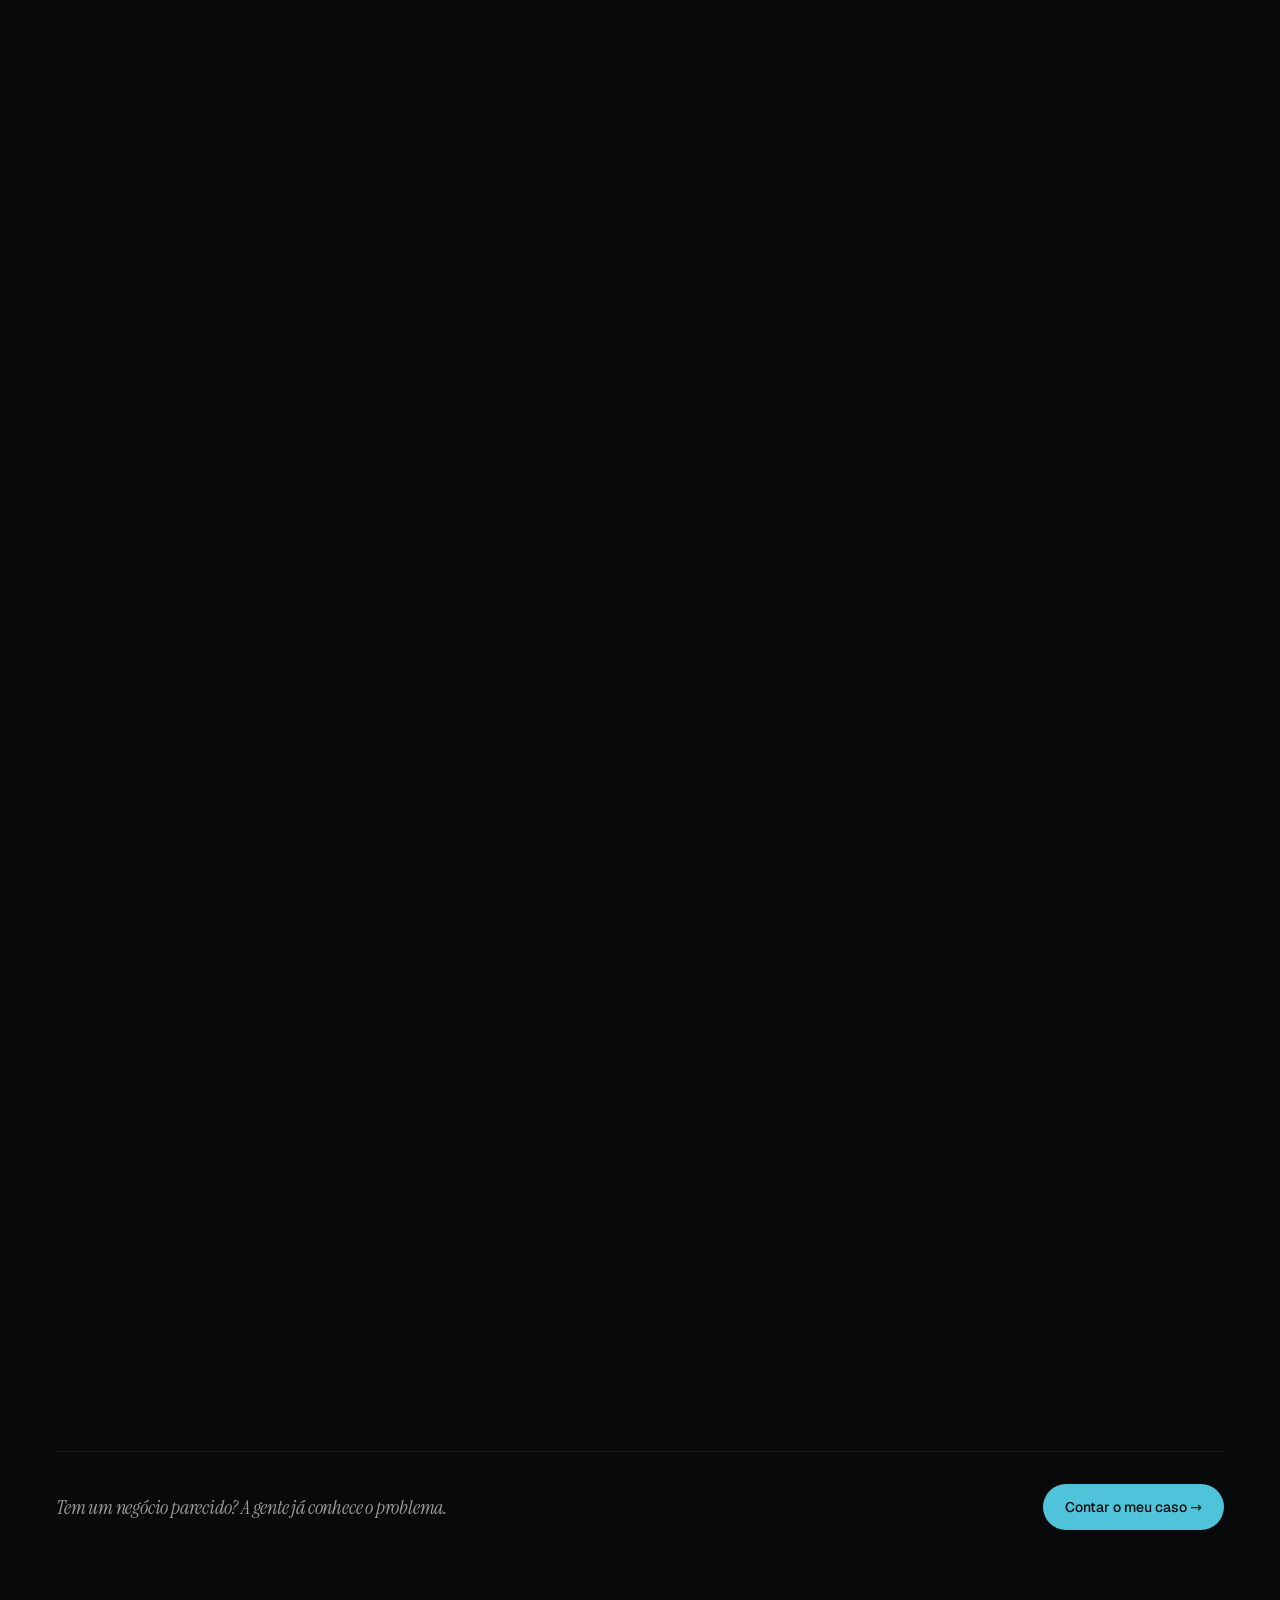
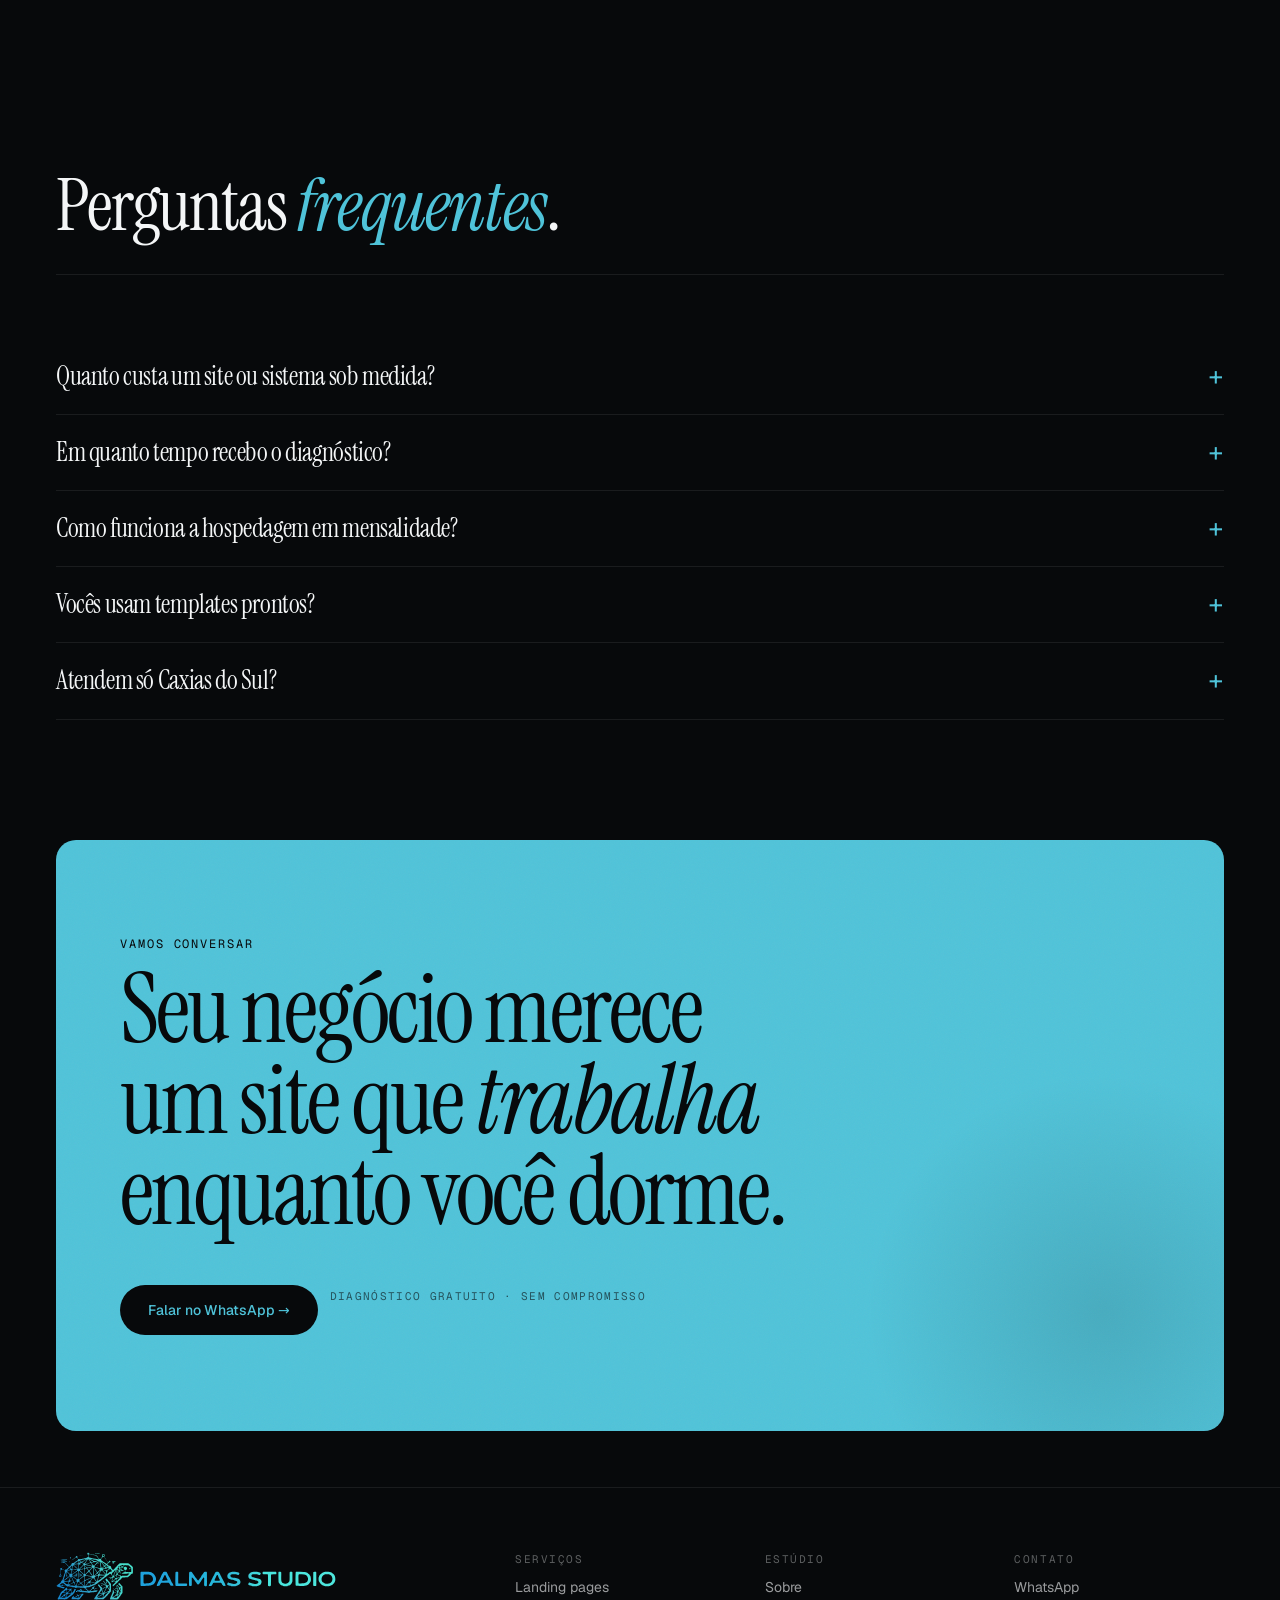
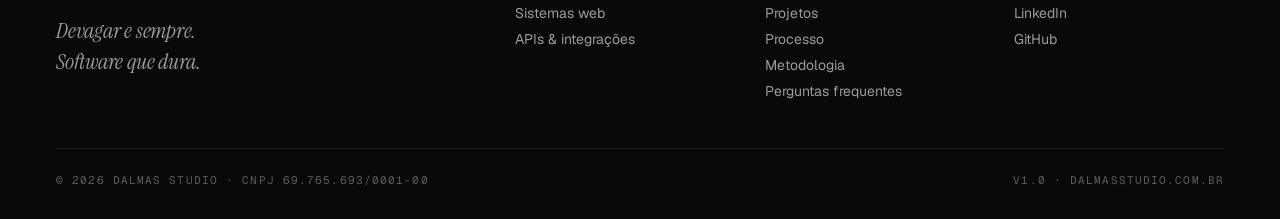
==== commit b7def8b7: "feat: seção Projetos com rolagem em U, menu mobile e hero mais forte no celular - Projetos vira efei" ====
--- a/index.html
+++ b/index.html
@@ -47,8 +47,8 @@
     "name": "Dalmas Studio",
     "taxID": "69.765.693/0001-00",
     "url": "https://dalmasstudio.com.br",
-    "logo": "https://dalmasstudio.com.br/public/logo-dalmas-full.png",
-    "image": "https://dalmasstudio.com.br/public/logo-dalmas-full.png",
+    "logo": "https://dalmasstudio.com.br/public/dalmas-studio-logo-completo-2000px.png",
+    "image": "https://dalmasstudio.com.br/public/dalmas-studio-logo-completo-2000px.png",
     "description": "Estúdio de desenvolvimento web especializado em landing pages e sistemas sob medida para pequenos negócios. Hospedagem com mensalidade fixa, preço fechado.",
     "telephone": "+55-54-98409-6156",
     "address": {
@@ -184,6 +184,20 @@
       --r-3: 14px;
       --r-4: 20px;
       --r-pill: 999px;
+      /* altura da nav (sticky): o hero e a seção Projetos descontam ela da tela */
+      --nav-h: 72px;
+    }
+
+    @media (min-width: 768px) {
+      :root {
+        --nav-h: 88px;
+      }
+    }
+
+    @media (min-width: 1024px) {
+      :root {
+        --nav-h: 96px;
+      }
     }
 
     /* ─── Reset ─── */
@@ -275,7 +289,7 @@
     }
 
     .nav-brand img {
-      height: 32px;
+      height: 38px;
       width: auto;
       object-fit: contain;
     }
@@ -285,8 +299,8 @@
     }
 
     .nav-cta {
-      font-size: 13px;
-      padding: 10px 16px;
+      font-size: 11px;
+      padding: 9px 14px;
     }
 
     @media (min-width: 768px) {
@@ -295,11 +309,10 @@
       }
 
       .nav-brand img {
-        height: 36px;
+        height: 46px;
       }
 
       .nav-links {
-        display: flex;
         gap: 24px;
         font-size: 13px;
         color: var(--ink-dim);
@@ -311,23 +324,189 @@
       }
 
       .nav-cta {
-        font-size: 14px;
-        padding: 14px 22px;
+        font-size: 12px;
+        padding: 12px 19px;
+      }
+    }
+
+    /* Abaixo de 900px os links não cabem ao lado do logo e do botão */
+    @media (min-width: 900px) {
+      .nav-links {
+        display: flex;
       }
     }
 
     @media (min-width: 1024px) {
+      /* Conteúdo alinhado à coluna de 1400px das seções; fundo continua de ponta a ponta */
       .nav {
-        padding: 24px 56px;
+        padding: 24px max(56px, calc((100% - 1400px) / 2 + 56px));
       }
 
       .nav-brand img {
-        height: 40px;
+        height: 46px;
       }
 
       .nav-links {
         gap: 32px;
         font-size: 14px;
+      }
+    }
+
+    /* ─── Menu do celular (abaixo de 900px, public/js/menu.js) ───
+       O botão só aparece com JS (html.has-menu). O painel fica fora da .nav porque o
+       backdrop-filter dela prenderia o position: fixed dentro do navbar. */
+    .nav-toggle {
+      display: none;
+      position: relative;
+      flex: none;
+      width: 40px;
+      height: 40px;
+      margin-left: 10px;
+      border-radius: 50%;
+      border: 1px solid var(--line-strong);
+      transition: border-color 200ms ease;
+    }
+
+    .has-menu .nav-toggle {
+      display: block;
+    }
+
+    /* empurra botão do WhatsApp + menu para a direita */
+    .has-menu .nav-cta {
+      margin-left: auto;
+    }
+
+    .nav-toggle span {
+      position: absolute;
+      left: 50%;
+      top: 50%;
+      width: 16px;
+      height: 1.5px;
+      margin: -0.75px 0 0 -8px;
+      border-radius: 1px;
+      background: var(--ink);
+      transition: transform 400ms cubic-bezier(0.22, 1, 0.36, 1);
+    }
+
+    .nav-toggle span:first-child {
+      transform: translateY(-3px);
+    }
+
+    .nav-toggle span:last-child {
+      transform: translateY(3px);
+    }
+
+    .menu-open .nav-toggle {
+      border-color: var(--shell);
+    }
+
+    .menu-open .nav-toggle span:first-child {
+      transform: rotate(45deg);
+    }
+
+    .menu-open .nav-toggle span:last-child {
+      transform: rotate(-45deg);
+    }
+
+    html.menu-open {
+      overflow: hidden;
+    }
+
+    .menu-mobile {
+      position: fixed;
+      inset: 0;
+      z-index: 45;
+      display: flex;
+      flex-direction: column;
+      justify-content: space-between;
+      padding: 104px 20px 32px;
+      overflow-y: auto;
+      background: color-mix(in srgb, var(--bg) 94%, transparent);
+      backdrop-filter: blur(16px);
+      opacity: 0;
+      visibility: hidden;
+      transition: opacity 300ms ease, visibility 0s linear 300ms;
+    }
+
+    .menu-open .menu-mobile {
+      opacity: 1;
+      visibility: visible;
+      transition: opacity 300ms ease;
+    }
+
+    .menu-mobile nav {
+      display: flex;
+      flex-direction: column;
+    }
+
+    .menu-mobile nav a {
+      display: flex;
+      align-items: baseline;
+      gap: 16px;
+      padding: 10px 0;
+      border-bottom: 1px solid var(--line);
+      font-family: var(--font-display);
+      font-size: clamp(36px, 10vw, 56px);
+      line-height: 1.1;
+      letter-spacing: -0.02em;
+      opacity: 0;
+      transform: translateY(24px);
+      transition: opacity 400ms ease, transform 600ms cubic-bezier(0.22, 1, 0.36, 1), color 200ms ease;
+    }
+
+    /* links entram em sequência (--i vem do menu.js) */
+    .menu-open .menu-mobile nav a {
+      opacity: 1;
+      transform: none;
+      transition-delay: calc(var(--i) * 50ms + 80ms);
+    }
+
+    .menu-mobile nav a:hover {
+      color: var(--shell);
+    }
+
+    .menu-mobile nav a span {
+      font-family: var(--font-mono);
+      font-size: 11px;
+      letter-spacing: 0.14em;
+      color: var(--ink-faint);
+    }
+
+    .menu-tag {
+      margin: 32px 0 0;
+      font-family: var(--font-display);
+      font-style: italic;
+      font-size: 20px;
+      color: var(--ink-dim);
+    }
+
+    @media (min-width: 768px) {
+      .nav-toggle {
+        width: 46px;
+        height: 46px;
+      }
+
+      .menu-mobile {
+        padding: 120px 40px 40px;
+      }
+    }
+
+    @media (min-width: 900px) {
+      .has-menu .nav-toggle,
+      .menu-mobile {
+        display: none;
+      }
+
+      .has-menu .nav-cta {
+        margin-left: 0;
+      }
+    }
+
+    @media (prefers-reduced-motion: reduce) {
+      .nav-toggle span,
+      .menu-mobile,
+      .menu-mobile nav a {
+        transition: none;
       }
     }
 
@@ -380,6 +559,65 @@
       justify-content: center;
     }
 
+    /* Hero ocupa 100% da primeira dobra (viewport − nav) em qualquer largura: a apresentação
+       só aparece ao rolar. Em tela baixa (celular deitado) fica no fluxo normal. */
+    @media (min-height: 560px) {
+      .hero {
+        min-height: calc(100vh - var(--nav-h));
+        min-height: calc(100svh - var(--nav-h));
+        display: flex;
+        flex-direction: column;
+        justify-content: center;
+      }
+    }
+
+    /* Celular em pé: título em 7 linhas curtas com a fonte crescendo até preencher a tela,
+       como no desktop. 40px = padding lateral; 3.25 = linha mais larga ("Para quem") em em;
+       178px = padding 2×24 + botões ~130; 6.5 ≈ 7 linhas × line-height .92 */
+    @media (max-width: 767px) and (min-height: 560px) {
+      .hero {
+        padding-top: 24px;
+        padding-bottom: 24px;
+      }
+
+      .hero h1 {
+        font-size: min(calc((100vw - 40px) / 3.25), calc((100vh - var(--nav-h) - 178px) / 6.5));
+        font-size: min(calc((100vw - 40px) / 3.25), calc((100svh - var(--nav-h) - 178px) / 6.5));
+      }
+
+      .hero .br-d {
+        display: none;
+      }
+
+      .hero .strike::after {
+        height: 4px;
+      }
+
+      /* "Ver projetos" vira um link discreto: o botão principal fica sozinho */
+      .hero-actions .btn-ghost {
+        align-self: center;
+        border-color: transparent;
+        padding: 14px 16px;
+        font-family: var(--font-mono);
+        font-size: 11px;
+        letter-spacing: 0.14em;
+        text-transform: uppercase;
+        color: var(--ink-dim);
+      }
+
+      .hero-actions .btn-ghost::after {
+        content: '↓';
+        content: '↓' / '';
+      }
+    }
+
+    /* fora do celular em pé, as quebras do celular não existem */
+    @media (min-width: 768px), (max-height: 559px) {
+      .hero .br-m {
+        display: none;
+      }
+    }
+
     /* ─── Apresentação (texto que saiu do hero) ─── */
     .intro {
       padding-top: 0;
@@ -507,22 +745,18 @@
       }
     }
 
-    /* Desktop: hero ocupa 100% da primeira dobra (viewport − nav de 96px).
-       268px = nav 96 + padding 2×40 + botões ~92; 3.68 = 4 linhas × line-height .92 */
+    /* Desktop: o título cresce até preencher a primeira dobra.
+       268px = nav 96 + padding 2×40 + botões ~92; 3.68 = 4 linhas × line-height .92
+       182px = 13% de 1400 (largura máx. do hero): acima disso o título quebra em mais de 4 linhas */
     @media (min-width: 1024px) and (min-height: 560px) {
       .hero {
-        min-height: calc(100vh - 96px);
-        min-height: calc(100svh - 96px);
-        display: flex;
-        flex-direction: column;
-        justify-content: center;
         padding-top: 40px;
         padding-bottom: 40px;
       }
 
       .hero h1 {
-        font-size: clamp(48px, min(13vw, calc((100vh - 268px) / 3.68)), 240px);
-        font-size: clamp(48px, min(13vw, calc((100svh - 268px) / 3.68)), 240px);
+        font-size: clamp(48px, min(13vw, calc((100vh - 268px) / 3.68)), 182px);
+        font-size: clamp(48px, min(13vw, calc((100svh - 268px) / 3.68)), 182px);
       }
 
       .hero-actions {
@@ -584,10 +818,6 @@
     }
 
     /* ─── Services ─── */
-    .services {
-      border-top: 1px solid var(--line);
-    }
-
     .svc {
       display: flex;
       flex-direction: column;
@@ -846,55 +1076,231 @@
       }
     }
 
-    /* ─── Projects ─── */
-    .projects-grid {
+    /* ─── Projects: caminho em U ───
+       O efeito (public/js/projetos.js) põe .is-u na .pu: a seção fica presa na tela e um
+       "mundo" 2×2 anda → ↓ ← (intro → Dauth → Uminum → Trivector), no desktop e no celular.
+       Sem JS, com "reduzir movimento" ou com a tela baixa (< 560px), os painéis ficam empilhados. */
+    .pu {
+      position: relative;
+    }
+
+    .pu-world {
+      display: flex;
+      flex-direction: column;
+    }
+
+    .pu-panel {
+      position: relative;
+      padding: 48px 20px;
+    }
+
+    .pu-hint {
+      display: none;
+      margin-top: 32px;
+      align-items: center;
+      gap: 14px;
+      font-family: var(--font-mono);
+      font-size: 10px;
+      letter-spacing: 0.14em;
+      text-transform: uppercase;
+      color: var(--ink-faint);
+    }
+
+    .pu-hint i {
+      position: relative;
+      width: 64px;
+      height: 1px;
+      background: var(--line-strong);
+      overflow: hidden;
+    }
+
+    .pu-hint i::after {
+      content: '';
+      position: absolute;
+      top: 0;
+      left: -40%;
+      width: 40%;
+      height: 1px;
+      background: var(--shell);
+      animation: pu-hint 2.2s cubic-bezier(0.22, 1, 0.36, 1) infinite;
+    }
+
+    @keyframes pu-hint {
+      to {
+        left: 100%;
+      }
+    }
+
+    .pu-proj {
       display: grid;
-      grid-template-columns: 1fr;
-      gap: 16px;
-    }
-
-    .proj-card {
+      gap: 32px;
+      align-items: center;
+    }
+
+    /* brilho na cor de cada cliente (--accent no style do painel) */
+    .pu-proj::before {
+      content: '';
+      position: absolute;
+      inset: 0;
+      pointer-events: none;
+      background: radial-gradient(ellipse 50% 55% at 35% 50%, rgba(var(--accent), 0.15) 0%, transparent 70%);
+    }
+
+    .pu-visual {
+      position: relative;
+      perspective: 1800px;
+      padding-bottom: 24px;
+    }
+
+    .pu-text {
+      position: relative;
+    }
+
+    .pu-num {
+      font-family: var(--font-mono);
+      font-size: 11px;
+      letter-spacing: 0.14em;
+      text-transform: uppercase;
+      color: var(--ink-faint);
+      margin: 0 0 12px;
+    }
+
+    .pu-num b {
+      color: rgb(var(--accent));
+      font-weight: 400;
+    }
+
+    .pu-name {
+      font-family: var(--font-display);
+      font-weight: 400;
+      font-size: clamp(44px, 12vw, 128px);
+      line-height: 0.9;
+      letter-spacing: -0.04em;
+      margin: 0 0 12px;
+    }
+
+    .pu-kind {
+      font-family: var(--font-display);
+      font-style: italic;
+      font-size: clamp(20px, 2.4vw, 30px);
+      line-height: 1.15;
+      color: var(--shell);
+      margin: 0 0 16px;
+    }
+
+    .pu-desc {
+      font-size: 15px;
+      line-height: 1.55;
+      color: var(--ink-dim);
+      margin: 0 0 20px;
+      max-width: 440px;
+    }
+
+    /* .svc-tags vem da seção Serviços, que alinha à direita no desktop; aqui fica à esquerda */
+    .pu-tags {
+      list-style: none;
+      padding: 0;
+      margin: 0 0 20px;
+      justify-content: flex-start;
+    }
+
+    .pu-text .svc-tag-link {
+      display: inline-block;
+    }
+
+    /* Mockups: janela de navegador + celular, com o print do site rolando por dentro */
+    .mock-browser {
+      margin: 0;
+      border-radius: var(--r-4);
       background: var(--surface);
       border: 1px solid var(--line-strong);
-      border-radius: var(--r-3);
-      padding: 28px 24px;
+      overflow: hidden;
+      box-shadow: 0 40px 80px -20px rgba(0, 0, 0, 0.7);
+    }
+
+    .mock-bar {
       display: flex;
-      flex-direction: column;
-      gap: 20px;
-      transition: border-color 200ms ease, transform 200ms ease;
-    }
-
-    .proj-card:hover {
-      border-color: var(--shell);
-      transform: translateY(-2px);
-    }
-
-    .proj-card-top {
-      display: flex;
-      flex-direction: column;
-      gap: 12px;
-      flex: 1;
-    }
-
-    .proj-card-bot {
-      padding-top: 16px;
-      border-top: 1px solid var(--line);
-    }
-
-    .proj-name {
-      font-family: var(--font-display);
-      font-size: 22px;
-      letter-spacing: -0.015em;
-      line-height: 1.15;
+      align-items: center;
+      gap: 6px;
+      padding: 10px 14px;
+      border-bottom: 1px solid var(--line);
+    }
+
+    .mock-bar span {
+      width: 8px;
+      height: 8px;
+      border-radius: 50%;
+      background: var(--line-strong);
+    }
+
+    .mock-bar em {
+      margin-left: 10px;
+      font-family: var(--font-mono);
+      font-style: normal;
+      font-size: 10px;
+      letter-spacing: 0.04em;
+      color: var(--ink-faint);
+      padding: 3px 12px;
+      border-radius: var(--r-pill);
+      background: rgba(255, 255, 255, 0.04);
+      white-space: nowrap;
+      overflow: hidden;
+      text-overflow: ellipsis;
+    }
+
+    .mock-screen {
+      position: relative;
+      aspect-ratio: 16 / 10;
+      overflow: hidden;
+      background: #fff;
+    }
+
+    .mock-screen img {
+      width: 100%;
+      height: auto;
+      will-change: transform;
+    }
+
+    .mock-phone {
       margin: 0;
+      width: 88px;
+      padding: 4px;
+      border-radius: 20px;
+      background: #0d1115;
+      border: 1px solid var(--line-strong);
+      box-shadow: 0 30px 60px -12px rgba(0, 0, 0, 0.8);
+    }
+
+    .mock-phone .mock-screen {
+      aspect-ratio: 9 / 19.5;
+      border-radius: 16px;
+    }
+
+    .pu-visual .mock-phone {
+      position: absolute;
+      left: -6px;
+      bottom: 0;
+    }
+
+    /* contador 01 / 03 (só com o efeito ligado) */
+    .pu-hud {
+      display: none;
+      position: absolute;
+      left: 20px;
+      bottom: 24px;
+      font-family: var(--font-mono);
+      font-size: 11px;
+      letter-spacing: 0.14em;
+      color: var(--ink-faint);
+    }
+
+    .pu-hud b {
+      color: var(--ink);
       font-weight: 400;
     }
 
-    .proj-desc {
-      font-size: 14px;
-      line-height: 1.6;
-      color: var(--ink-dim);
-      margin: 0;
+    .section.pu-after {
+      padding-top: 0;
     }
 
     .svc-tag-link {
@@ -927,9 +1333,30 @@
     }
 
     @media (min-width: 768px) {
-      .projects-grid {
-        grid-template-columns: repeat(2, 1fr);
-        gap: 20px;
+      .pu-panel {
+        padding: 64px 40px;
+      }
+
+      .pu-desc {
+        font-size: 16px;
+      }
+
+      .mock-phone {
+        width: 150px;
+        padding: 6px;
+        border-radius: 28px;
+      }
+
+      .mock-phone .mock-screen {
+        border-radius: 22px;
+      }
+
+      .pu-visual .mock-phone {
+        left: -20px;
+      }
+
+      .pu-hud {
+        left: 40px;
       }
 
       .proj-foot {
@@ -940,25 +1367,159 @@
     }
 
     @media (min-width: 1024px) {
-      .projects-grid {
-        grid-template-columns: repeat(3, 1fr);
+      /* mesma coluna de 1400px da nav e das seções */
+      .pu-panel {
+        padding: 80px max(56px, calc((100% - 1400px) / 2 + 56px));
+      }
+
+      .pu-proj {
+        grid-template-columns: 7fr 5fr;
+        gap: 72px;
+      }
+
+      /* Uminum inverte: texto à esquerda, mockup à direita */
+      .pu-proj.is-flip {
+        grid-template-columns: 5fr 7fr;
+      }
+
+      .pu-proj.is-flip .pu-text {
+        order: -1;
+      }
+
+      .pu-proj.is-flip::before {
+        background: radial-gradient(ellipse 50% 55% at 65% 50%, rgba(var(--accent), 0.15) 0%, transparent 70%);
+      }
+
+      .pu-name {
+        font-size: clamp(56px, min(9vw, 14vh), 128px);
+      }
+
+      .pu-visual {
+        padding-bottom: 0;
+      }
+
+      .mock-bar {
+        padding: 12px 16px;
+      }
+
+      .mock-bar em {
+        font-size: 11px;
+      }
+
+      .mock-phone {
+        width: 180px;
+      }
+
+      .pu-visual .mock-phone {
+        left: -40px;
+        bottom: -40px;
+      }
+
+      .pu-proj.is-flip .pu-visual .mock-phone {
+        left: auto;
+        right: -40px;
+      }
+
+      .pu-hud {
+        left: max(56px, calc((100% - 1400px) / 2 + 56px));
+        bottom: 36px;
+      }
+    }
+
+    /* ─── Projects: efeito ligado (.is-u) ─── */
+    .pu.is-u {
+      height: 100vh;
+      height: 100svh;
+      overflow: hidden;
+    }
+
+    .pu.is-u .pu-world {
+      display: grid;
+      grid-template-columns: 1fr 1fr;
+      grid-template-rows: 1fr 1fr;
+      width: 200%;
+      height: 200%;
+      will-change: transform;
+    }
+
+    /* nav fixa no topo, contador embaixo */
+    .pu.is-u .pu-panel {
+      padding-top: calc(var(--nav-h) + 16px);
+      padding-bottom: 64px;
+    }
+
+    .pu.is-u .pu-intro {
+      grid-area: 1 / 1;
+      display: flex;
+      flex-direction: column;
+      justify-content: center;
+    }
+
+    .pu.is-u .pu-p1 {
+      grid-area: 1 / 2;
+    }
+
+    .pu.is-u .pu-p2 {
+      grid-area: 2 / 2;
+    }
+
+    .pu.is-u .pu-p3 {
+      grid-area: 2 / 1;
+    }
+
+    .pu.is-u .pu-proj {
+      align-content: center;
+    }
+
+    .pu.is-u .pu-intro .sec-title {
+      font-size: clamp(44px, 11vw, 120px);
+    }
+
+    .pu.is-u .pu-hint,
+    .pu.is-u .pu-hud {
+      display: flex;
+    }
+
+    /* Celular/tablet com o efeito: o mockup encolhe pela altura da tela para o painel caber inteiro.
+       570px ≈ nav + margens + contador + bloco de texto; 1.6 = largura/altura do mockup */
+    @media (max-width: 1023px) {
+      .pu.is-u .pu-proj {
         gap: 24px;
       }
 
-      .proj-card {
-        padding: 32px 28px;
-      }
-
-      .proj-name {
-        font-size: 26px;
+      .pu.is-u .pu-visual {
+        justify-self: center;
+        width: min(100%, 560px, calc((100vh - 570px) * 1.6));
+        width: min(100%, 560px, calc((100svh - 570px) * 1.6));
+      }
+    }
+
+    /* Celular baixo: as tags saem e o mockup ganha o espaço (490px = 570 − tags) */
+    @media (max-width: 1023px) and (max-height: 740px) {
+      .pu.is-u .pu-tags {
+        display: none;
+      }
+
+      .pu.is-u .pu-visual {
+        width: min(100%, 560px, calc((100vh - 490px) * 1.6));
+        width: min(100%, 560px, calc((100svh - 490px) * 1.6));
+      }
+    }
+
+    @media (min-width: 1024px) {
+      .pu.is-u .pu-panel {
+        padding-bottom: 96px;
+      }
+
+      /* notebook baixo: o mockup não passa da altura disponível */
+      .pu.is-u .pu-visual {
+        justify-self: center;
+        width: min(100%, calc((100vh - 240px) * 1.6));
+        width: min(100%, calc((100svh - 240px) * 1.6));
       }
     }
 
     /* ─── FAQ ─── */
-    .faq {
-      border-top: 1px solid var(--line);
-    }
-
     .faq details {
       border-bottom: 1px solid var(--line);
       padding: 22px 0;
@@ -1011,6 +1572,8 @@
     /* ─── CTA ─── */
     .cta-wrap {
       padding: 0 20px 40px;
+      max-width: 1400px;
+      margin: 0 auto;
     }
 
     .cta {
@@ -1153,7 +1716,7 @@
     }
 
     .footer-brand img {
-      height: 32px;
+      height: 40px;
       width: auto;
     }
 
@@ -1180,6 +1743,11 @@
     }
 
     @media (min-width: 768px) {
+      .footer {
+        padding-left: 40px;
+        padding-right: 40px;
+      }
+
       .footer-bot {
         flex-direction: row;
         justify-content: space-between;
@@ -1192,7 +1760,7 @@
 
     @media (min-width: 1024px) {
       .footer {
-        padding: 64px 56px 32px;
+        padding: 64px max(56px, calc((100% - 1400px) / 2 + 56px)) 32px;
       }
 
       .footer-grid {
@@ -1213,7 +1781,7 @@
       }
 
       .footer-brand img {
-        height: 36px;
+        height: 48px;
       }
 
       .footer-tag {
@@ -1323,7 +1891,7 @@
   <!-- Nav -->
   <nav class="nav" aria-label="Principal">
     <div class="nav-brand">
-      <a href="/"><img src="/public/logo-dalmas-full.png" alt="Dalmas Studio" width="314" height="201"></a>
+      <a href="/"><img src="/public/dalmas-tartaruga.svg" alt="Dalmas Studio" width="463" height="293"></a>
     </div>
     <div class="nav-links">
       <a class="active" href="/" aria-current="page">Início</a>
@@ -1332,20 +1900,26 @@
       <a href="#metodologia">Metodologia</a>
       <a href="#projetos">Projetos</a>
       <a href="#contato">Contato</a>
-      <a href="https://portfolio-dalmastech.vercel.app/" target="_blank" rel="noopener">Portfólio</a>
     </div>
     <a href="https://wa.me/5554984096156" target="_blank" rel="noopener" class="btn btn-primary nav-cta">Falar no
       WhatsApp →</a>
+    <button class="nav-toggle" type="button" aria-expanded="false" aria-controls="menu-mobile" aria-label="Abrir menu"><span></span><span></span></button>
   </nav>
+
+  <!-- Menu do celular: os links são copiados da .nav-links por public/js/menu.js -->
+  <div class="menu-mobile" id="menu-mobile">
+    <nav aria-label="Menu"></nav>
+    <p class="menu-tag">Devagar e sempre.</p>
+  </div>
 
   <main>
   <!-- Hero -->
   <section class="hero">
+    <!-- br-d: quebra só do desktop/tablet · br-m: quebra só do celular (linhas curtas, fonte maior) -->
     <h1>
-      Software <em>devagar</em><br>
-      e sempre. Para<br>
-      quem cansou<br>
-      de <span class="strike">milagres</span> <em>em 7 dias</em>.
+      Software <br class="br-m"><em>devagar</em><br>
+      e sempre. <br class="br-m">Para <br class="br-d">quem <br class="br-m">cansou <br class="br-d">de
+      <br class="br-m"><span class="strike">milagres</span> <br class="br-m"><em>em 7 dias</em>.
     </h1>
     <div class="hero-actions">
       <a href="https://wa.me/5554984096156" target="_blank" rel="noopener" class="btn btn-primary">Quero um orçamento grátis →</a>
@@ -1366,15 +1940,15 @@
         <div class="lbl">Sob medida, sem template</div>
       </div>
       <div class="item">
-        <div class="num"><span>1</span></div>
-        <div class="lbl">Mensalidade fixa de hospedagem</div>
+        <div class="num"><span>R$</span> 0</div>
+        <div class="lbl">Pelo diagnóstico</div>
       </div>
       <div class="item">
         <div class="num"><span>&lt;</span>7</div>
         <div class="lbl">Dias para o diagnóstico</div>
       </div>
       <div class="item">
-        <div class="num">3 <span>anos</span></div>
+        <div class="num">1 <span>ano</span></div>
         <div class="lbl">Desenvolvendo para negócios</div>
       </div>
     </div>
@@ -1486,53 +2060,101 @@
     </div>
   </section>
 
-  <!-- Projects -->
-  <section class="section" id="projetos">
-    <div class="sec-head">
-      <h2 class="sec-title">Alguns projetos <em>reais</em><br>que a gente construiu.</h2>
-    </div>
-    <div class="projects-grid">
-
-      <div class="proj-card">
-        <div class="proj-card-top">
-          <h3 class="proj-name">Dauth — Agendamento para salões</h3>
-          <p class="proj-desc">Sistema completo de agendamento e gerenciamento para pequenos salões de beleza. Gestão de clientes, profissionais e comissões — pensado para o público feminino que valoriza praticidade.</p>
+  <!-- Projects: caminho em U (efeito em public/js/projetos.js) -->
+  <section id="projetos" aria-labelledby="projetos-titulo">
+    <div class="pu">
+      <div class="pu-world">
+
+        <div class="pu-panel pu-intro">
+          <h2 class="sec-title" id="projetos-titulo">Alguns projetos <em>reais</em><br>que a gente construiu.</h2>
+          <div class="pu-hint" aria-hidden="true"><i></i>Continue rolando</div>
         </div>
-        <div class="proj-card-bot">
-          <div class="svc-tags">
+
+        <!-- 01 · Dauth -->
+        <article class="pu-panel pu-proj pu-p1" style="--accent: 176, 98, 62">
+          <div class="pu-visual">
+            <figure class="mock-browser">
+              <div class="mock-bar"><span></span><span></span><span></span><em>dauth.com.br</em></div>
+              <div class="mock-screen"><img src="/public/portfolio/dauth-desktop.webp" alt="Página inicial do Dauth no computador" width="1440" height="2700" loading="lazy"></div>
+            </figure>
+            <figure class="mock-phone">
+              <div class="mock-screen"><img src="/public/portfolio/dauth-mobile.webp" alt="Dauth no celular" width="780" height="4800" loading="lazy"></div>
+            </figure>
+          </div>
+          <div class="pu-text">
+            <p class="pu-num"><b>01</b> · Sistema web</p>
+            <h3 class="pu-name">Dauth</h3>
+            <p class="pu-kind">Agendamento para salões de beleza</p>
+            <p class="pu-desc">Agenda, comissões e caixa num só lugar. Cada profissional tem seu login, a cliente agenda por um link e a dona do salão acompanha o faturamento sem planilha.</p>
+            <ul class="svc-tags pu-tags">
+              <li class="svc-tag">Sistema web</li>
+              <li class="svc-tag">Agenda online</li>
+              <li class="svc-tag">Comissões</li>
+              <li class="svc-tag">Caixa</li>
+            </ul>
             <a href="https://dauth.com.br" target="_blank" rel="noopener" class="svc-tag svc-tag-link">dauth.com.br ↗</a>
           </div>
-        </div>
-      </div>
-
-      <div class="proj-card">
-        <div class="proj-card-top">
-          <h3 class="proj-name">Uminum — Página institucional</h3>
-          <p class="proj-desc">Site institucional moderno para apresentar a empresa, seus serviços e facilitar o contato com clientes. Rápido, responsivo e fácil de atualizar.</p>
-        </div>
-        <div class="proj-card-bot">
-          <div class="svc-tags">
+        </article>
+
+        <!-- 02 · Uminum -->
+        <article class="pu-panel pu-proj pu-p2 is-flip" style="--accent: 26, 167, 161">
+          <div class="pu-visual">
+            <figure class="mock-browser">
+              <div class="mock-bar"><span></span><span></span><span></span><em>uminum.com.br</em></div>
+              <div class="mock-screen"><img src="/public/portfolio/uminum-desktop.webp" alt="Página inicial da Uminum no computador" width="1440" height="2700" loading="lazy"></div>
+            </figure>
+            <figure class="mock-phone">
+              <div class="mock-screen"><img src="/public/portfolio/uminum-mobile.webp" alt="Uminum no celular" width="780" height="4800" loading="lazy"></div>
+            </figure>
+          </div>
+          <div class="pu-text">
+            <p class="pu-num"><b>02</b> · Site institucional</p>
+            <h3 class="pu-name">Uminum</h3>
+            <p class="pu-kind">Câmaras quentes para injeção plástica</p>
+            <p class="pu-desc">Site institucional da Uminum Systems. Apresenta a linha de câmaras quentes, controladores e análise reológica com clareza e leva o visitante direto ao orçamento.</p>
+            <ul class="svc-tags pu-tags">
+              <li class="svc-tag">Site institucional</li>
+              <li class="svc-tag">Catálogo de produtos</li>
+              <li class="svc-tag">Responsivo</li>
+            </ul>
             <a href="https://uminum.com.br" target="_blank" rel="noopener" class="svc-tag svc-tag-link">uminum.com.br ↗</a>
           </div>
-        </div>
-      </div>
-
-      <div class="proj-card">
-        <div class="proj-card-top">
-          <h3 class="proj-name">Trivector — Página institucional</h3>
-          <p class="proj-desc">Site institucional para apresentar a empresa de engenharia, seus serviços e projetos, facilitando o contato com clientes.</p>
-        </div>
-        <div class="proj-card-bot">
-          <div class="svc-tags">
+        </article>
+
+        <!-- 03 · Trivector -->
+        <article class="pu-panel pu-proj pu-p3" style="--accent: 243, 146, 32">
+          <div class="pu-visual">
+            <figure class="mock-browser">
+              <div class="mock-bar"><span></span><span></span><span></span><em>trivectorengenharia.com.br</em></div>
+              <div class="mock-screen"><img src="/public/portfolio/trivector-desktop.webp" alt="Página inicial da Trivector no computador" width="1440" height="2700" loading="lazy"></div>
+            </figure>
+            <figure class="mock-phone">
+              <div class="mock-screen"><img src="/public/portfolio/trivector-mobile.webp" alt="Trivector no celular" width="780" height="4800" loading="lazy"></div>
+            </figure>
+          </div>
+          <div class="pu-text">
+            <p class="pu-num"><b>03</b> · Site institucional</p>
+            <h3 class="pu-name">Trivector</h3>
+            <p class="pu-kind">Engenharia para a indústria</p>
+            <p class="pu-desc">Site da Trivector Engenharia, que faz projetos mecânicos e elétricos para a indústria. Organiza doze frentes de serviço e deixa o comercial a um clique.</p>
+            <ul class="svc-tags pu-tags">
+              <li class="svc-tag">Site institucional</li>
+              <li class="svc-tag">Serviços</li>
+              <li class="svc-tag">Projetos</li>
+            </ul>
             <a href="https://trivectorengenharia.com.br" target="_blank" rel="noopener" class="svc-tag svc-tag-link">trivectorengenharia.com.br ↗</a>
           </div>
-        </div>
+        </article>
+
       </div>
-
+      <div class="pu-hud" aria-hidden="true"><span><b class="pu-count">00</b> / 03</span></div>
     </div>
-    <div class="proj-foot">
-      <p class="proj-foot-text">Tem um negócio parecido? A gente já conhece o problema.</p>
-      <a href="https://wa.me/5554984096156" target="_blank" rel="noopener" class="btn btn-primary">Contar o meu caso →</a>
+
+    <div class="section pu-after">
+      <div class="proj-foot">
+        <p class="proj-foot-text">Tem um negócio parecido? A gente já conhece o problema.</p>
+        <a href="https://wa.me/5554984096156" target="_blank" rel="noopener" class="btn btn-primary">Contar o meu caso →</a>
+      </div>
     </div>
   </section>
 
@@ -1583,7 +2205,7 @@
     <div class="footer-grid">
       <div class="footer-brand-col">
         <div class="footer-brand">
-          <img src="/public/logo-dalmas-full.png" alt="Dalmas Studio" width="314" height="201" loading="lazy">
+          <img src="/public/dalmas-studio-logo-horizontal.svg" alt="Dalmas Studio" width="911" height="156" loading="lazy">
         </div>
         <div class="footer-tag">Devagar e sempre.<br>Software que dura.</div>
       </div>
@@ -1600,7 +2222,7 @@
           <h4>Estúdio</h4>
           <ul>
             <li><a href="#servicos">Sobre</a></li>
-            <li><a href="https://portfolio-dalmastech.vercel.app/" target="_blank" rel="noopener">Portfólio</a></li>
+            <li><a href="#projetos">Projetos</a></li>
             <li><a href="#processo">Processo</a></li>
             <li><a href="#metodologia">Metodologia</a></li>
             <li><a href="#faq">Perguntas frequentes</a></li>
@@ -1622,6 +2244,14 @@
     </div>
   </footer>
 
+  <!-- Menu do celular (sem dependências) -->
+  <script src="/public/js/menu.js" defer></script>
+
+  <!-- Animação da seção Projetos (GSAP local, sem CDN) -->
+  <script src="/public/vendor/gsap.min.js" defer></script>
+  <script src="/public/vendor/ScrollTrigger.min.js" defer></script>
+  <script src="/public/js/projetos.js" defer></script>
+
 </body>
 
 </html>
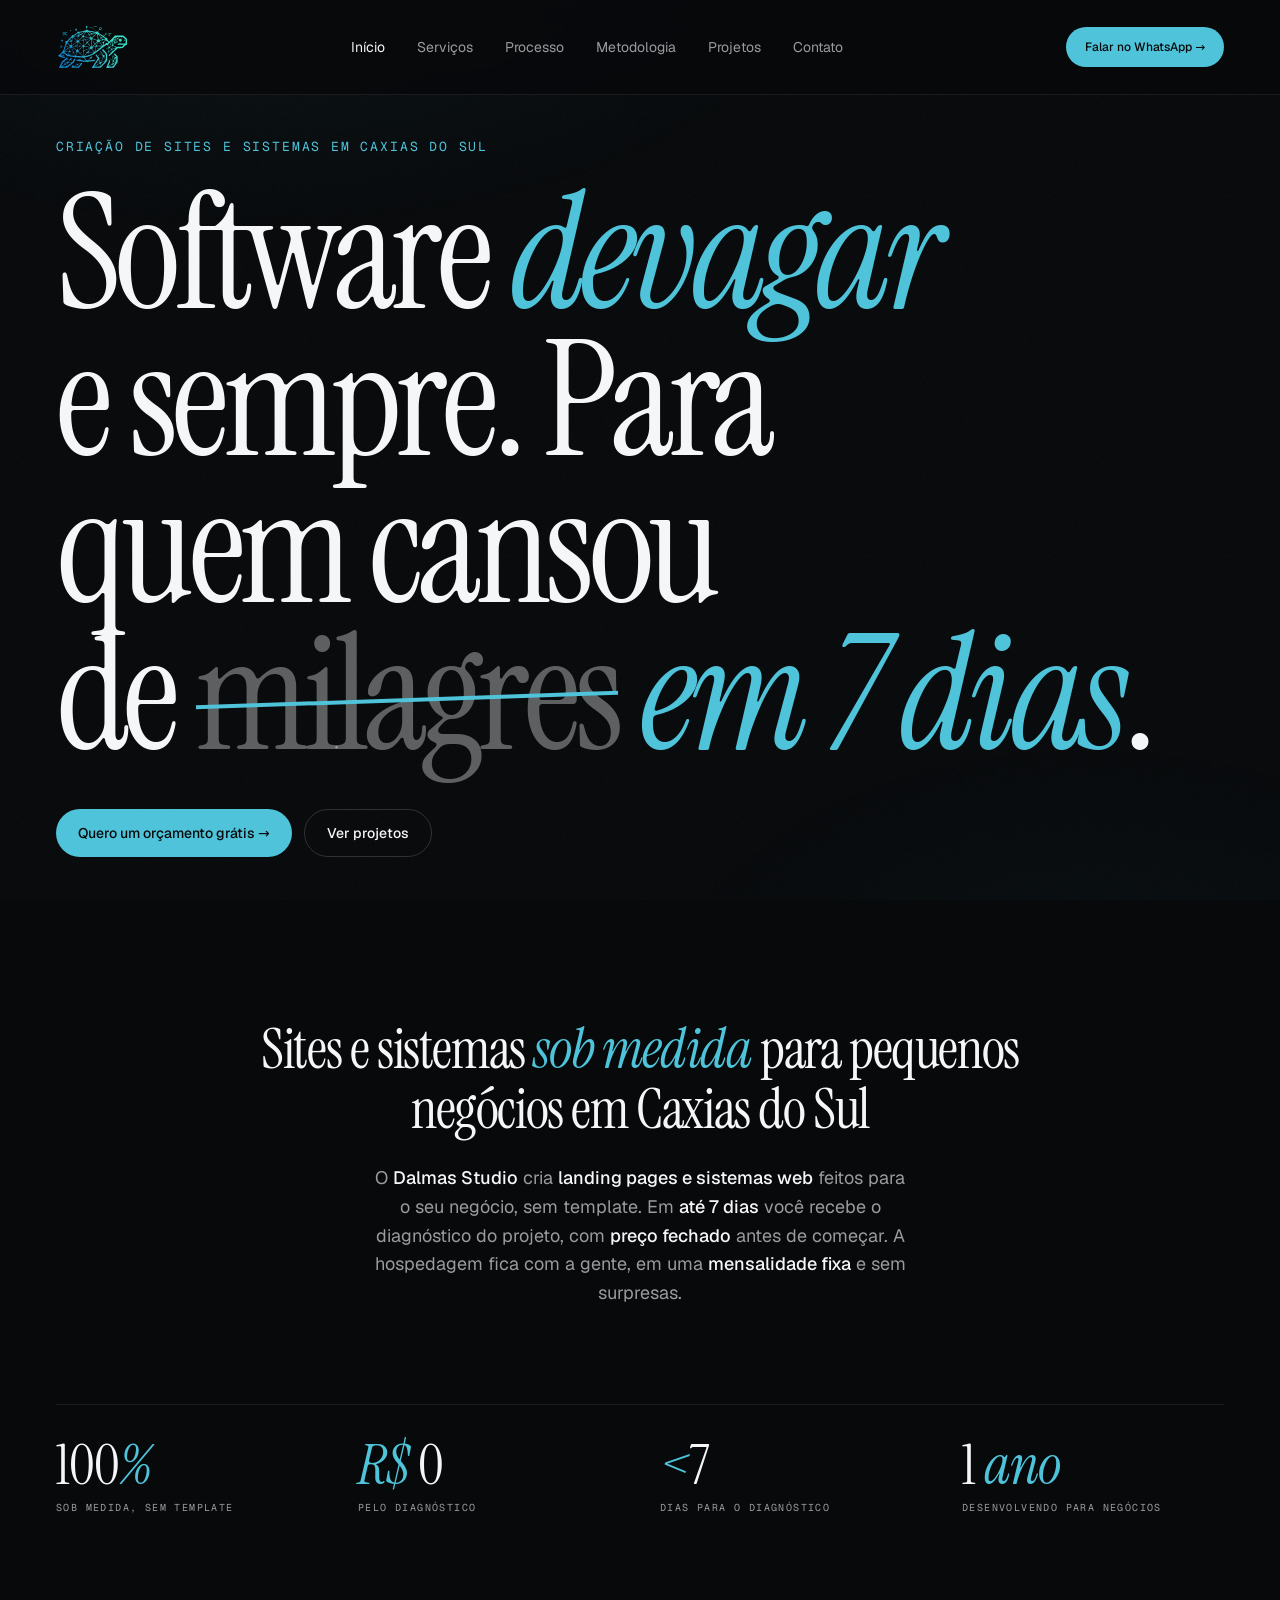
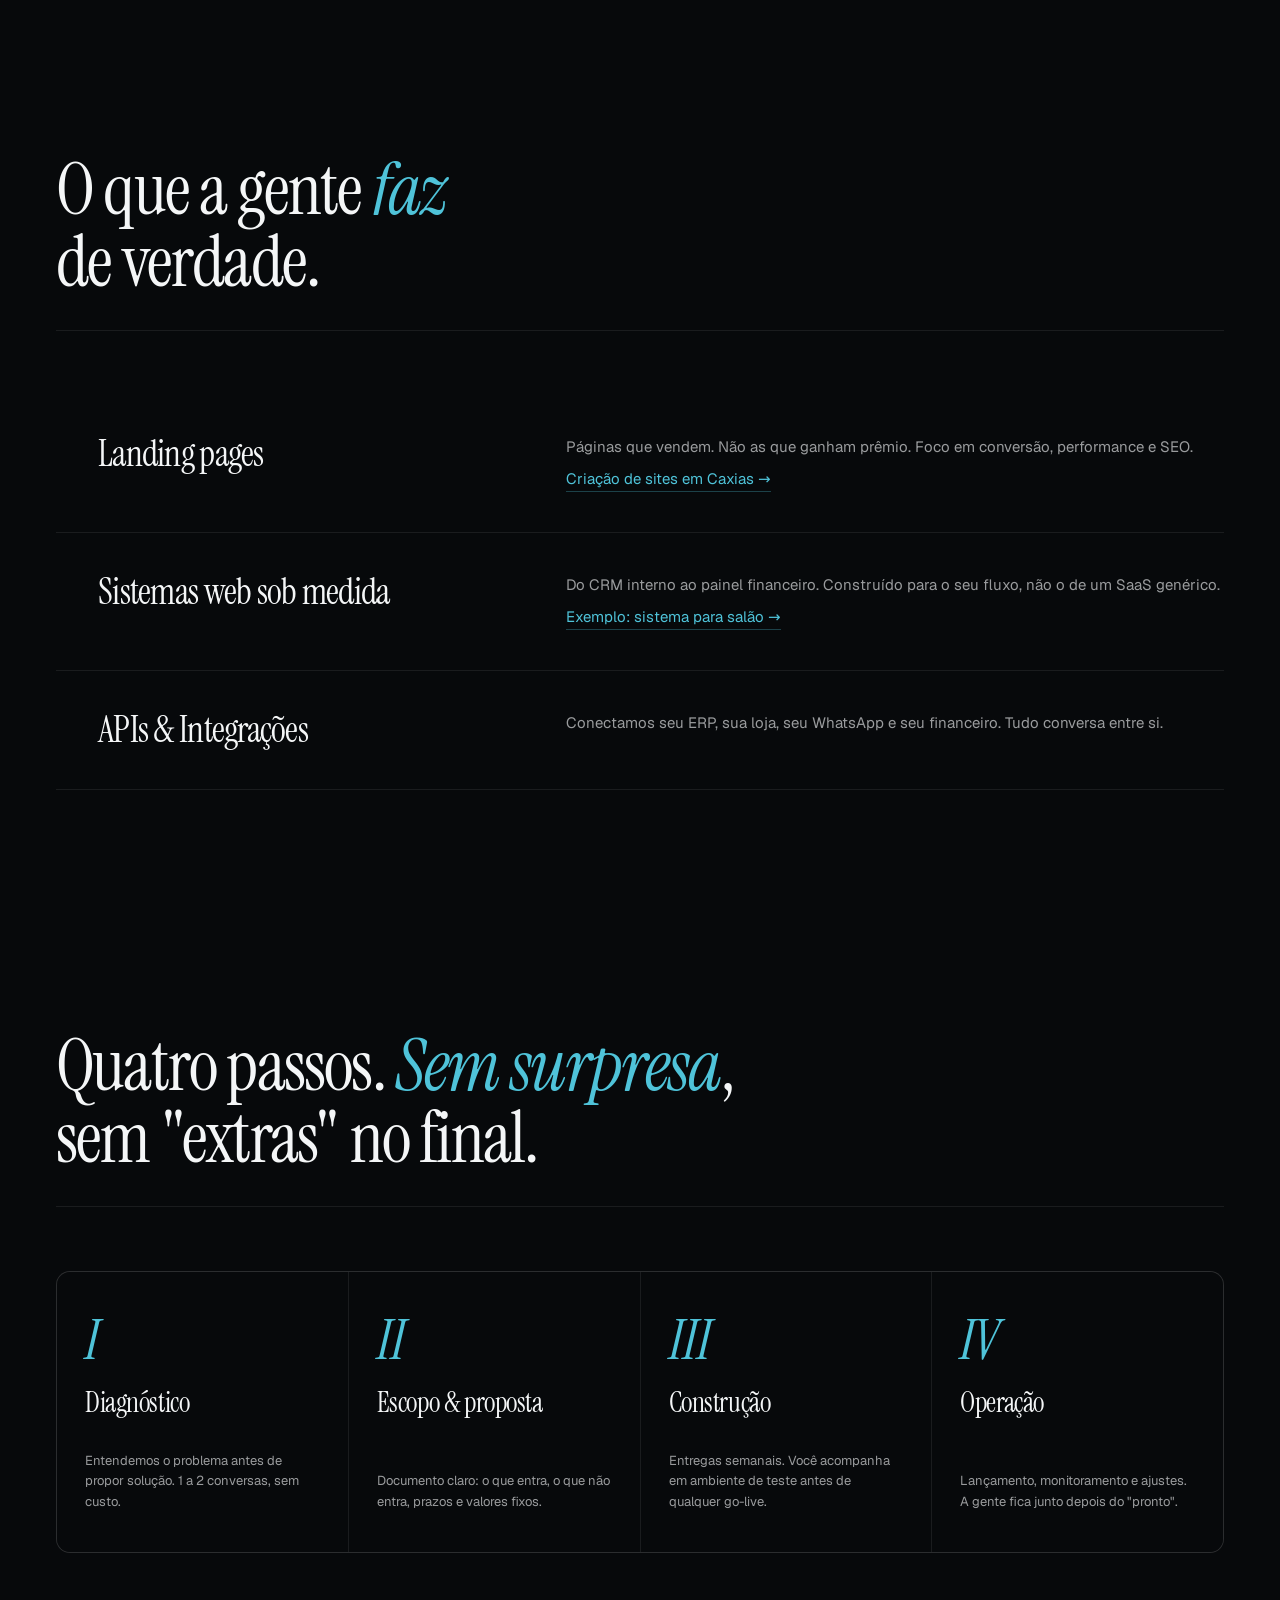
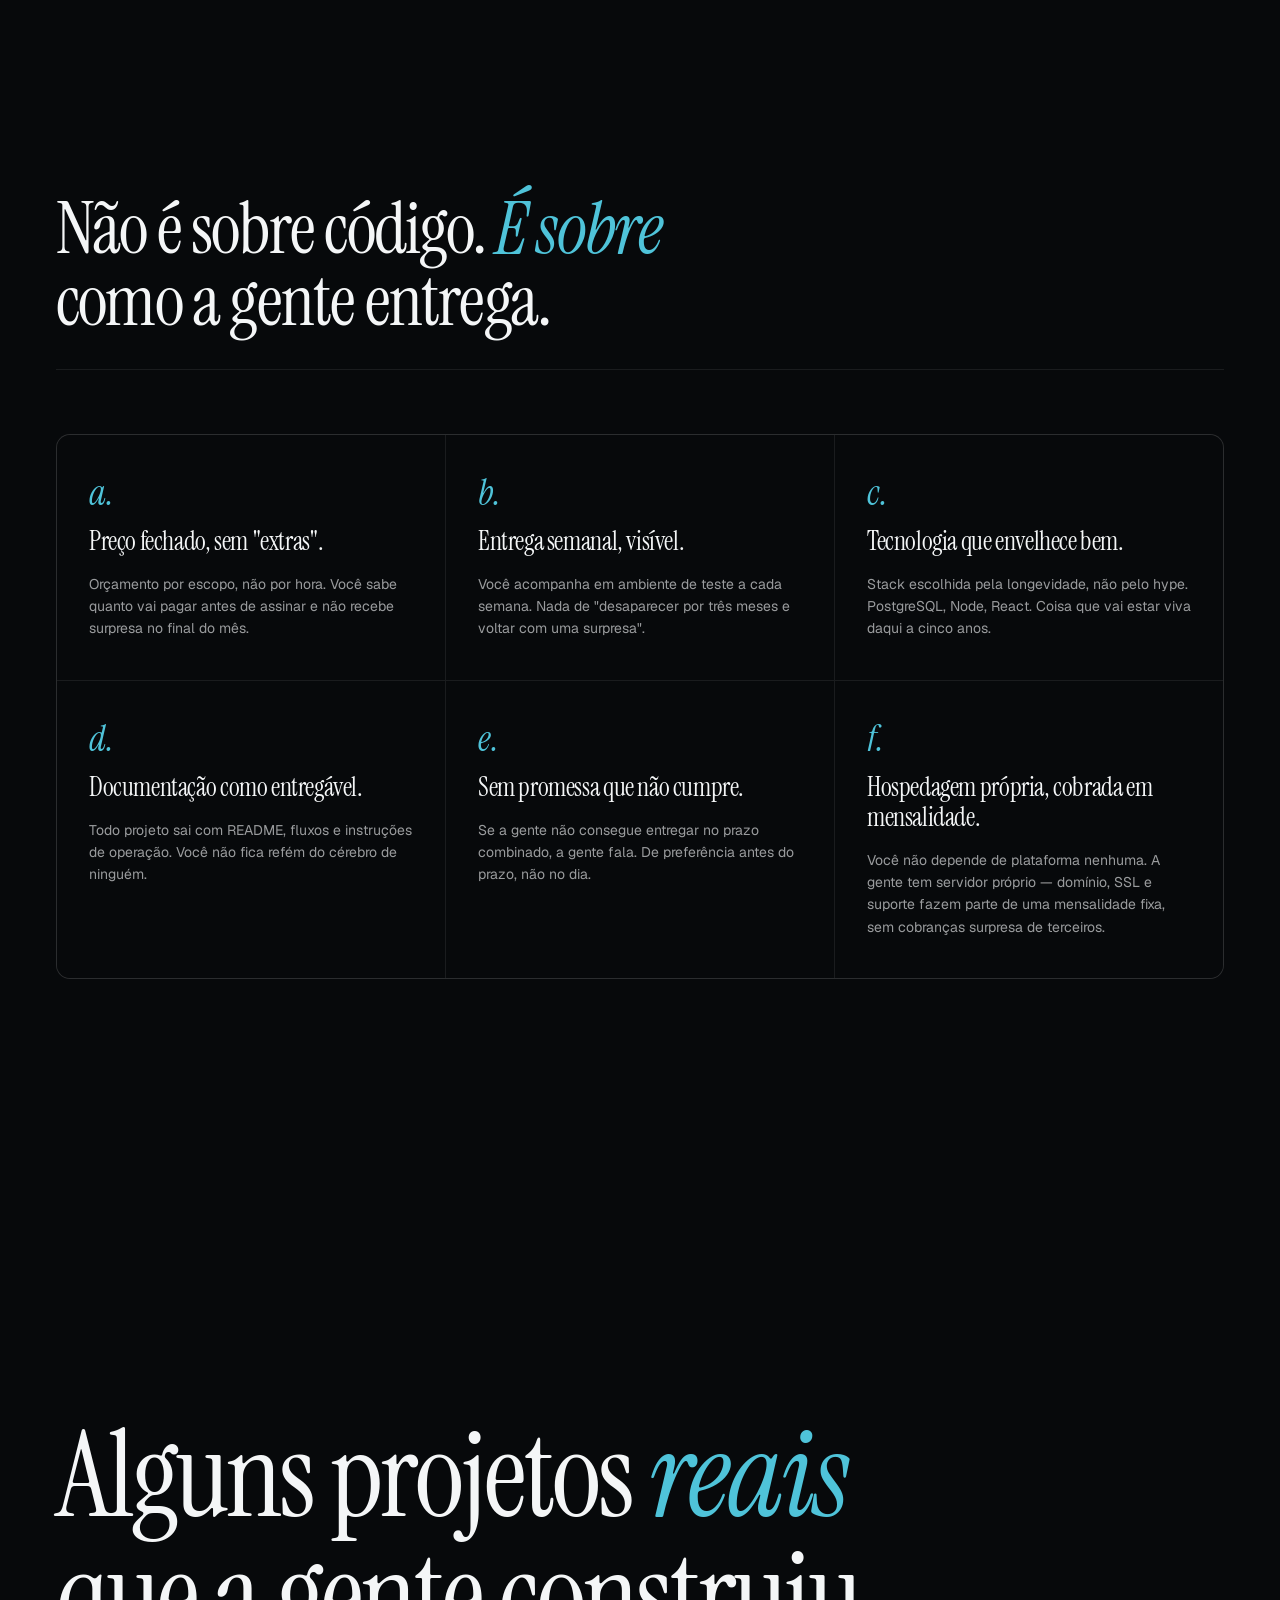
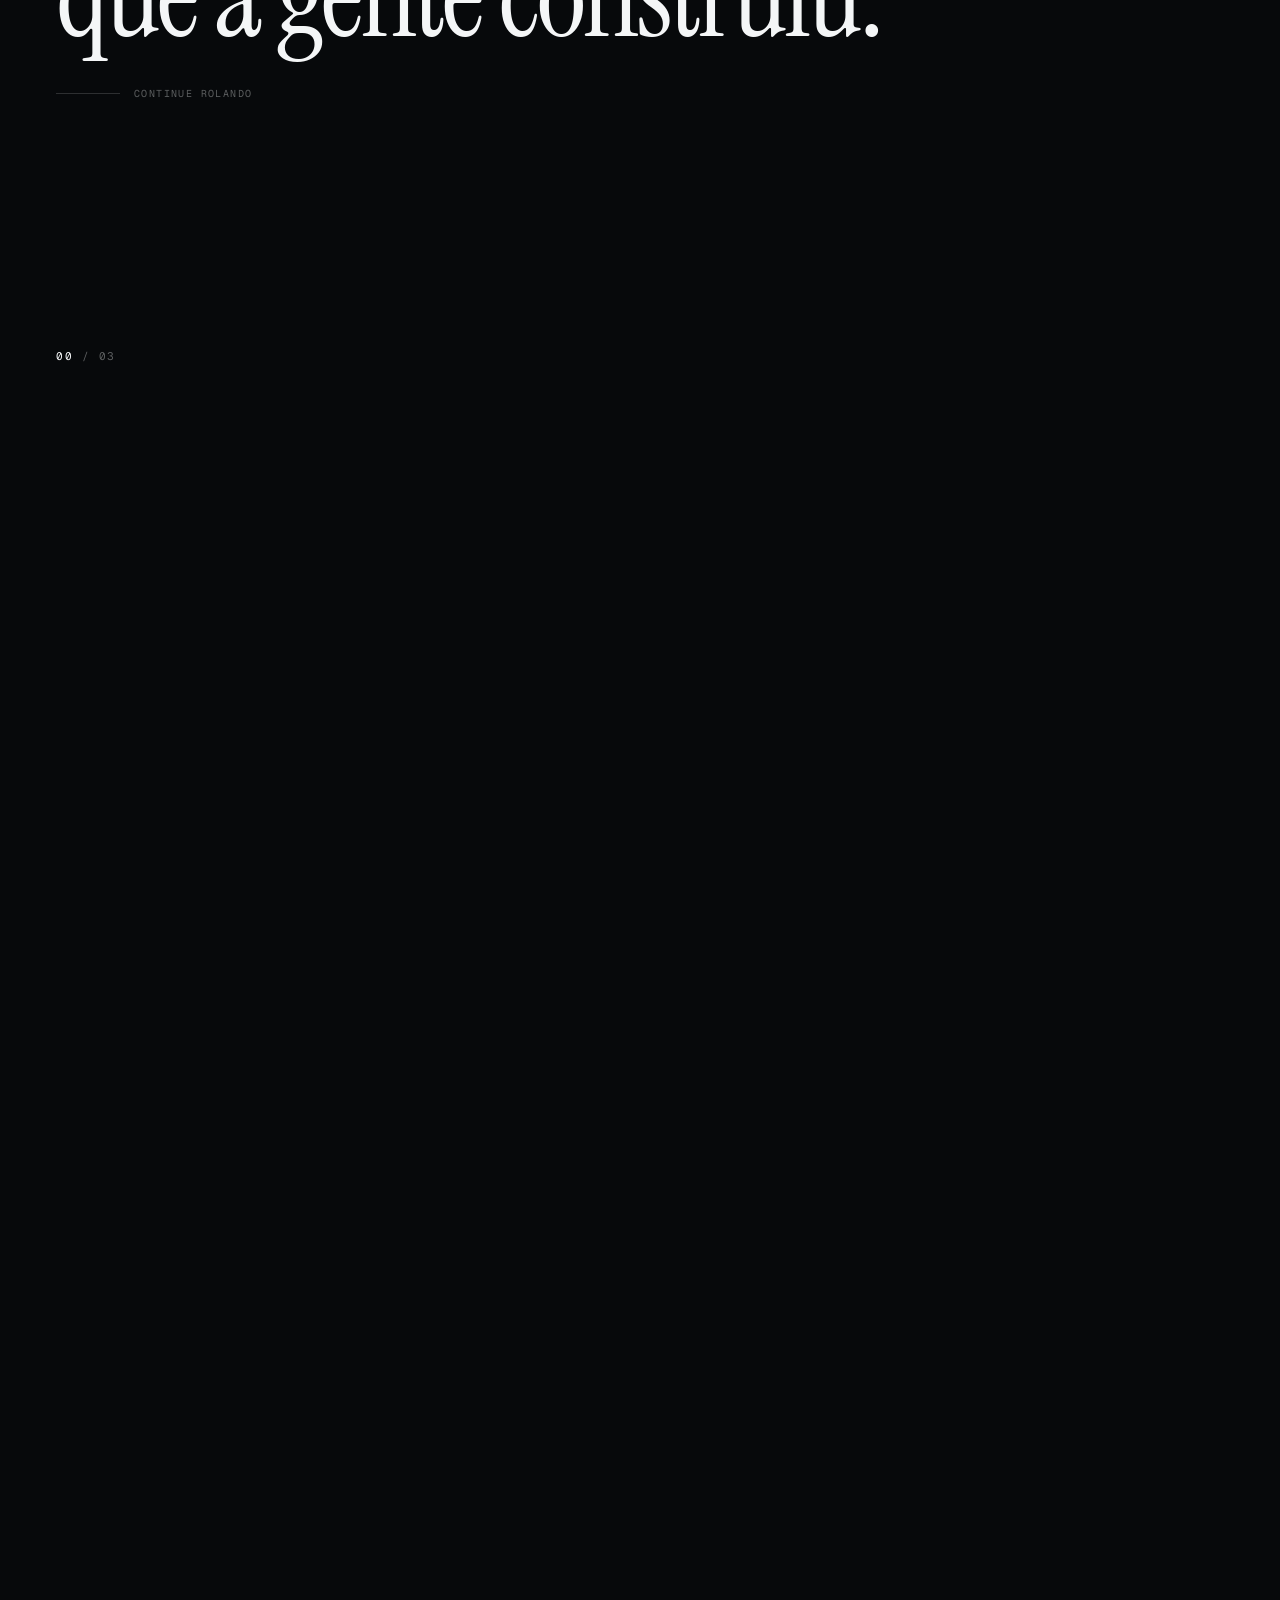
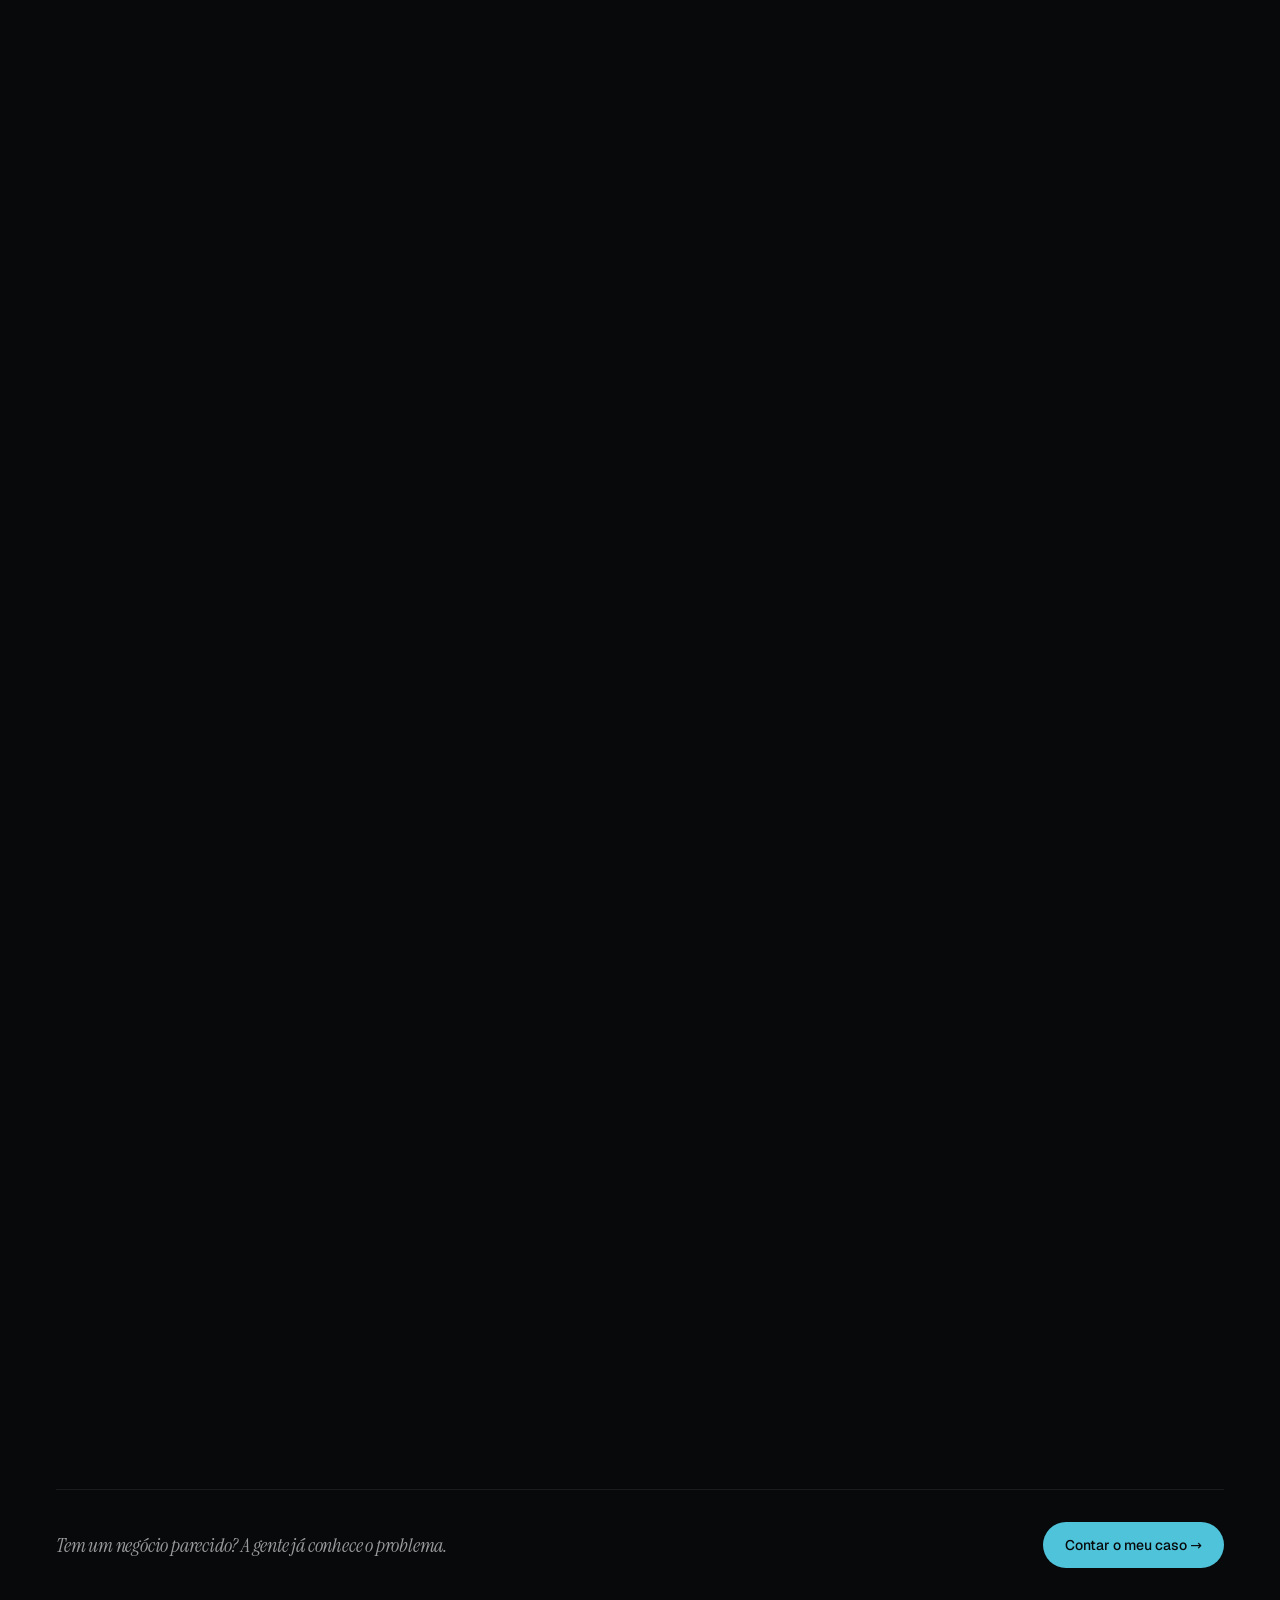
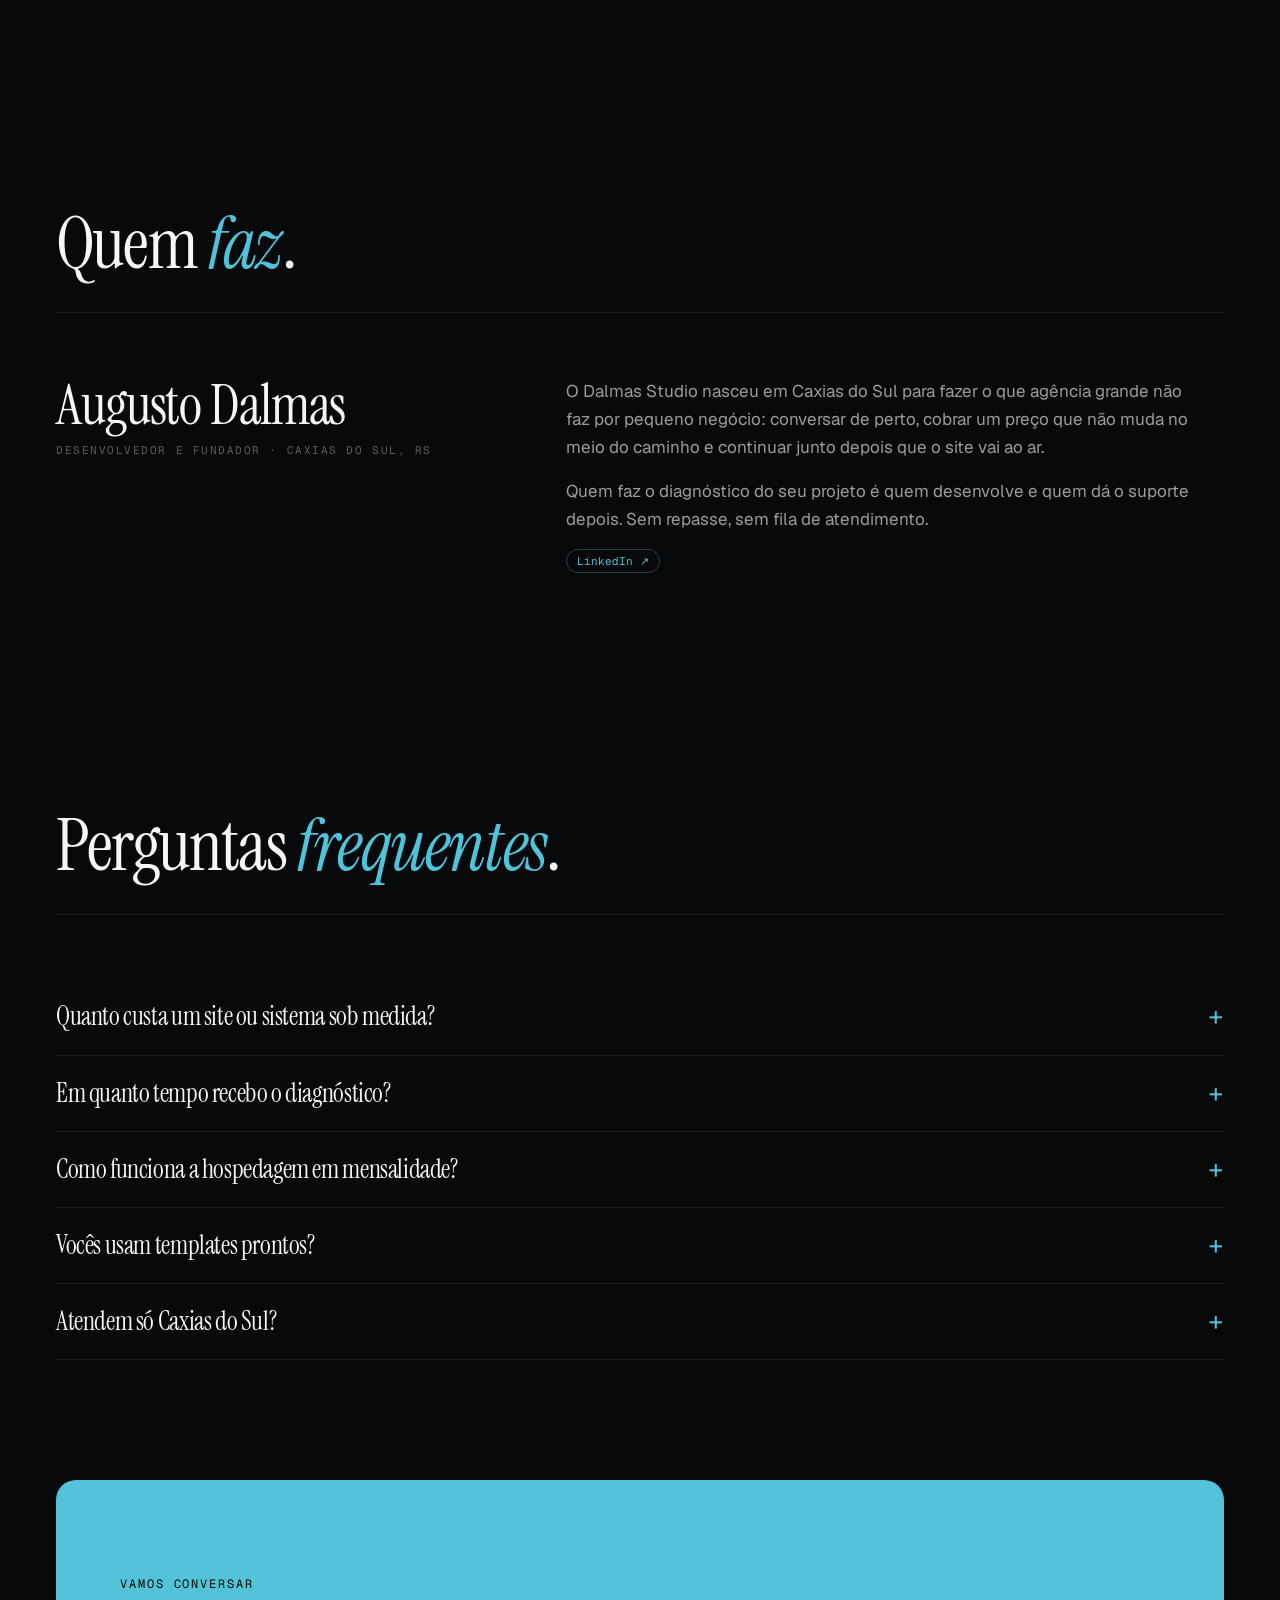
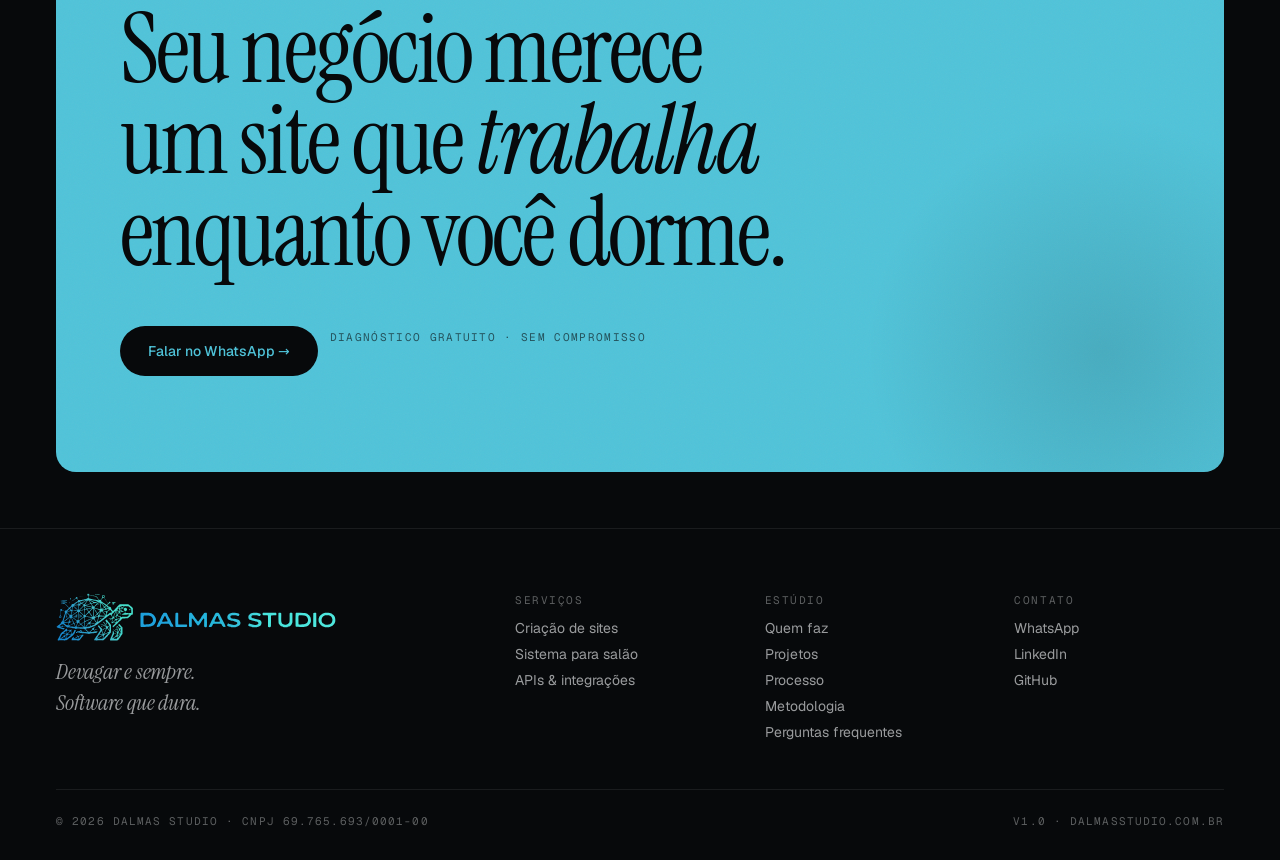
==== commit 1ac31795: "feat: seo working" ====
--- a/index.html
+++ b/index.html
@@ -44,7 +44,14 @@
   {
     "@context": "https://schema.org",
     "@type": "ProfessionalService",
+    "@id": "https://dalmasstudio.com.br/#empresa",
     "name": "Dalmas Studio",
+    "founder": {
+      "@type": "Person",
+      "name": "Augusto Dalmas",
+      "jobTitle": "Desenvolvedor e fundador",
+      "sameAs": ["https://www.linkedin.com/in/augustordalmas/", "https://github.com/Augustodalmas"]
+    },
     "taxID": "69.765.693/0001-00",
     "url": "https://dalmasstudio.com.br",
     "logo": "https://dalmasstudio.com.br/public/dalmas-studio-logo-completo-2000px.png",
@@ -66,7 +73,7 @@
       { "@type": "City", "name": "Caxias do Sul" },
       { "@type": "AdministrativeArea", "name": "Rio Grande do Sul" }
     ],
-    "serviceType": ["Landing Page", "Sistema Web", "API e Integrações"],
+    "serviceType": ["Criação de sites", "Landing Page", "Sistema Web", "API e Integrações"],
     "contactPoint": {
       "@type": "ContactPoint",
       "telephone": "+55-54-98409-6156",
@@ -517,7 +524,26 @@
       margin: 0 auto;
     }
 
+    /* H1 da página (palavra-chave para o Google); o slogan grande abaixo é um <p> */
     .hero h1 {
+      font-family: var(--font-mono);
+      font-size: 11px;
+      font-weight: 400;
+      line-height: 1.5;
+      letter-spacing: 0.14em;
+      text-transform: uppercase;
+      color: var(--shell);
+      margin: 0 0 20px;
+    }
+
+    @media (min-width: 768px) {
+      .hero h1 {
+        font-size: 13px;
+        margin-bottom: 24px;
+      }
+    }
+
+    .hero-title {
       font-family: var(--font-display);
       font-size: clamp(48px, 12vw, 144px);
       line-height: 0.92;
@@ -526,7 +552,7 @@
       font-weight: 400;
     }
 
-    .hero h1 em {
+    .hero-title em {
       font-style: italic;
       color: var(--shell);
     }
@@ -573,16 +599,16 @@
 
     /* Celular em pé: título em 7 linhas curtas com a fonte crescendo até preencher a tela,
        como no desktop. 40px = padding lateral; 3.25 = linha mais larga ("Para quem") em em;
-       178px = padding 2×24 + botões ~130; 6.5 ≈ 7 linhas × line-height .92 */
+       232px = padding 2×24 + botões ~130 + H1 pequeno ~54 (até 2 linhas); 6.5 ≈ 7 linhas × line-height .92 */
     @media (max-width: 767px) and (min-height: 560px) {
       .hero {
         padding-top: 24px;
         padding-bottom: 24px;
       }
 
-      .hero h1 {
-        font-size: min(calc((100vw - 40px) / 3.25), calc((100vh - var(--nav-h) - 178px) / 6.5));
-        font-size: min(calc((100vw - 40px) / 3.25), calc((100svh - var(--nav-h) - 178px) / 6.5));
+      .hero-title {
+        font-size: min(calc((100vw - 40px) / 3.25), calc((100vh - var(--nav-h) - 232px) / 6.5));
+        font-size: min(calc((100vw - 40px) / 3.25), calc((100svh - var(--nav-h) - 232px) / 6.5));
       }
 
       .hero .br-d {
@@ -746,7 +772,7 @@
     }
 
     /* Desktop: o título cresce até preencher a primeira dobra.
-       268px = nav 96 + padding 2×40 + botões ~92; 3.68 = 4 linhas × line-height .92
+       312px = nav 96 + padding 2×40 + botões ~92 + H1 pequeno ~44; 3.68 = 4 linhas × line-height .92
        182px = 13% de 1400 (largura máx. do hero): acima disso o título quebra em mais de 4 linhas */
     @media (min-width: 1024px) and (min-height: 560px) {
       .hero {
@@ -754,9 +780,9 @@
         padding-bottom: 40px;
       }
 
-      .hero h1 {
-        font-size: clamp(48px, min(13vw, calc((100vh - 268px) / 3.68)), 182px);
-        font-size: clamp(48px, min(13vw, calc((100svh - 268px) / 3.68)), 182px);
+      .hero-title {
+        font-size: clamp(48px, min(13vw, calc((100vh - 312px) / 3.68)), 182px);
+        font-size: clamp(48px, min(13vw, calc((100svh - 312px) / 3.68)), 182px);
       }
 
       .hero-actions {
@@ -1519,6 +1545,65 @@
       }
     }
 
+    /* link de "saiba mais" no fim da descrição de um serviço */
+    .svc-more {
+      display: inline-block;
+      margin-top: 8px;
+      color: var(--shell);
+      border-bottom: 1px solid rgba(79, 195, 217, 0.3);
+    }
+
+    .svc-more:hover {
+      border-color: var(--shell);
+    }
+
+    .pu-text .svc-tag-link + .svc-tag-link {
+      margin-left: 6px;
+    }
+
+    /* ─── Quem faz ─── */
+    .who {
+      display: grid;
+      gap: 24px;
+    }
+
+    .who-name {
+      font-family: var(--font-display);
+      font-weight: 400;
+      font-size: clamp(32px, 5vw, 56px);
+      letter-spacing: -0.02em;
+      line-height: 1;
+      margin: 0 0 10px;
+    }
+
+    .who-role {
+      font-family: var(--font-mono);
+      font-size: 11px;
+      letter-spacing: 0.14em;
+      text-transform: uppercase;
+      color: var(--ink-faint);
+      margin: 0;
+    }
+
+    .who-text p {
+      font-size: 16px;
+      line-height: 1.65;
+      color: var(--ink-dim);
+      margin: 0 0 16px;
+      max-width: 640px;
+    }
+
+    @media (min-width: 1024px) {
+      .who {
+        grid-template-columns: 1fr 1.4fr;
+        gap: 40px;
+      }
+
+      .who-text p {
+        font-size: 17px;
+      }
+    }
+
     /* ─── FAQ ─── */
     .faq details {
       border-bottom: 1px solid var(--line);
@@ -1818,6 +1903,10 @@
     }
 
     .hero h1 {
+      animation: fade-in 0.6s ease both;
+    }
+
+    .hero-title {
       animation: fade-up 0.7s cubic-bezier(0.22, 1, 0.36, 1) both;
       animation-delay: 0.1s;
     }
@@ -1916,11 +2005,12 @@
   <!-- Hero -->
   <section class="hero">
     <!-- br-d: quebra só do desktop/tablet · br-m: quebra só do celular (linhas curtas, fonte maior) -->
-    <h1>
+    <h1>Criação de sites e sistemas em Caxias do Sul</h1>
+    <p class="hero-title">
       Software <br class="br-m"><em>devagar</em><br>
       e sempre. <br class="br-m">Para <br class="br-d">quem <br class="br-m">cansou <br class="br-d">de
       <br class="br-m"><span class="strike">milagres</span> <br class="br-m"><em>em 7 dias</em>.
-    </h1>
+    </p>
     <div class="hero-actions">
       <a href="https://wa.me/5554984096156" target="_blank" rel="noopener" class="btn btn-primary">Quero um orçamento grátis →</a>
       <a href="#projetos" class="btn btn-ghost">Ver projetos</a>
@@ -1965,14 +2055,14 @@
           <span class="svc-arrow">→</span>
           <h3 class="svc-title">Landing pages</h3>
         </div>
-        <p class="svc-desc">Páginas que vendem. Não as que ganham prêmio. Foco em conversão, performance e SEO.</p>
+        <p class="svc-desc">Páginas que vendem. Não as que ganham prêmio. Foco em conversão, performance e SEO. <a class="svc-more" href="/criacao-de-sites-caxias-do-sul/">Criação de sites em Caxias →</a></p>
       </div>
       <div class="svc">
         <div class="svc-title-wrap">
           <span class="svc-arrow">→</span>
           <h3 class="svc-title">Sistemas web sob medida</h3>
         </div>
-        <p class="svc-desc">Do CRM interno ao painel financeiro. Construído para o seu fluxo, não o de um SaaS genérico.
+        <p class="svc-desc">Do CRM interno ao painel financeiro. Construído para o seu fluxo, não o de um SaaS genérico. <a class="svc-more" href="/sistema-de-agendamento-para-salao/">Exemplo: sistema para salão →</a>
         </p>
       </div>
       <div class="svc">
@@ -2093,6 +2183,7 @@
               <li class="svc-tag">Caixa</li>
             </ul>
             <a href="https://dauth.com.br" target="_blank" rel="noopener" class="svc-tag svc-tag-link">dauth.com.br ↗</a>
+            <a href="/cases/dauth/" class="svc-tag svc-tag-link">Ver case →</a>
           </div>
         </article>
 
@@ -2118,6 +2209,7 @@
               <li class="svc-tag">Responsivo</li>
             </ul>
             <a href="https://uminum.com.br" target="_blank" rel="noopener" class="svc-tag svc-tag-link">uminum.com.br ↗</a>
+            <a href="/cases/uminum/" class="svc-tag svc-tag-link">Ver case →</a>
           </div>
         </article>
 
@@ -2143,6 +2235,7 @@
               <li class="svc-tag">Projetos</li>
             </ul>
             <a href="https://trivectorengenharia.com.br" target="_blank" rel="noopener" class="svc-tag svc-tag-link">trivectorengenharia.com.br ↗</a>
+            <a href="/cases/trivector/" class="svc-tag svc-tag-link">Ver case →</a>
           </div>
         </article>
 
@@ -2154,6 +2247,26 @@
       <div class="proj-foot">
         <p class="proj-foot-text">Tem um negócio parecido? A gente já conhece o problema.</p>
         <a href="https://wa.me/5554984096156" target="_blank" rel="noopener" class="btn btn-primary">Contar o meu caso →</a>
+      </div>
+    </div>
+  </section>
+
+  <!-- Quem faz -->
+  <section class="section" id="quem-faz">
+    <div class="sec-head">
+      <h2 class="sec-title">Quem <em>faz</em>.</h2>
+    </div>
+    <div class="who">
+      <!-- TODO: foto do Augusto (ex.: /public/augusto-dalmas.webp, 400×400, com width/height e alt="Augusto Dalmas") -->
+      <div>
+        <h3 class="who-name">Augusto Dalmas</h3>
+        <p class="who-role">Desenvolvedor e fundador · Caxias do Sul, RS</p>
+      </div>
+      <div class="who-text">
+        <!-- TODO: completar com a trajetória real (formação, anos de experiência, onde trabalhou). -->
+        <p>O Dalmas Studio nasceu em Caxias do Sul para fazer o que agência grande não faz por pequeno negócio: conversar de perto, cobrar um preço que não muda no meio do caminho e continuar junto depois que o site vai ao ar.</p>
+        <p>Quem faz o diagnóstico do seu projeto é quem desenvolve e quem dá o suporte depois. Sem repasse, sem fila de atendimento.</p>
+        <a href="https://www.linkedin.com/in/augustordalmas/" target="_blank" rel="noopener" class="svc-tag svc-tag-link">LinkedIn ↗</a>
       </div>
     </div>
   </section>
@@ -2213,15 +2326,15 @@
         <div>
           <h4>Serviços</h4>
           <ul>
-            <li><a href="#servicos">Landing pages</a></li>
-            <li><a href="#servicos">Sistemas web</a></li>
+            <li><a href="/criacao-de-sites-caxias-do-sul/">Criação de sites</a></li>
+            <li><a href="/sistema-de-agendamento-para-salao/">Sistema para salão</a></li>
             <li><a href="#servicos">APIs &amp; integrações</a></li>
           </ul>
         </div>
         <div>
           <h4>Estúdio</h4>
           <ul>
-            <li><a href="#servicos">Sobre</a></li>
+            <li><a href="#quem-faz">Quem faz</a></li>
             <li><a href="#projetos">Projetos</a></li>
             <li><a href="#processo">Processo</a></li>
             <li><a href="#metodologia">Metodologia</a></li>
